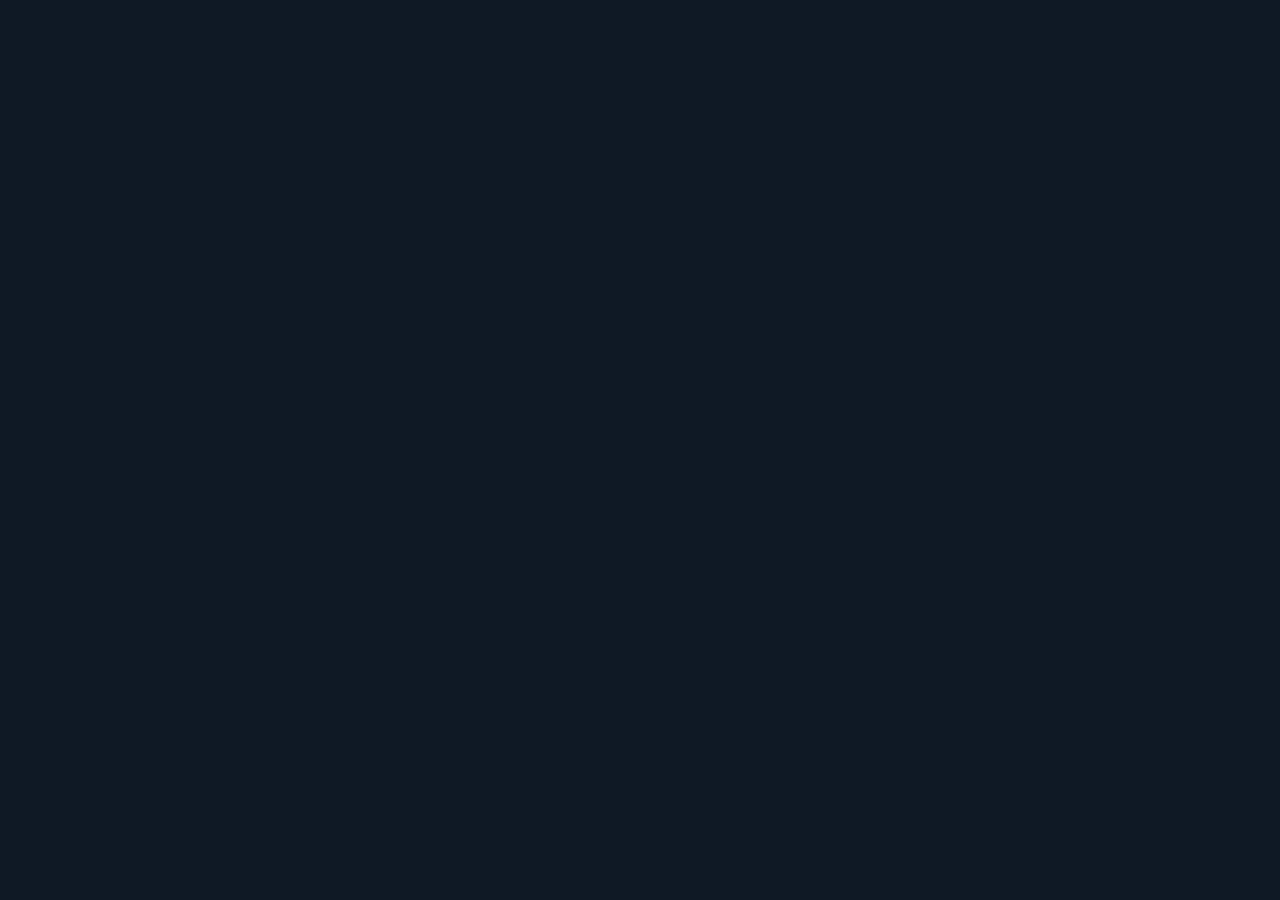
==== index.html @ 78d5a21f "Update index.html" ====
<!DOCTYPE html><html lang="ru"><head>
    
    <meta name="color-scheme" content="only light">
    <meta name="supported-color-schemes" content="light">
    <style>
        :root { color-scheme: only light; } 
    </style>
    <meta http-equiv="Content-type" content="text/html; charset=utf-8">
    <meta name="viewport" content="width=device-width, initial-scale=1.0, maximum-scale=1.0, user-scalable=0">
    <meta name="title" content="Tanks Blitz: танковая MMO-игра">
    <meta name="description" content="Легендарный танковый шутер. Сражайся в командных боях 7 на 7 в одиночку или с друзьями, исследуй и улучшай бронетехнику, пробуй разные тактики и побеждай. Выбери танк и отправляйся в бой!">
    <meta property="og:image" content="images/logo.png">
    <link rel="shortcut icon" type="image/x-icon" href="images/favicon.ico">
    <link rel="shortcut icon" type="image/png" href="images/favicon.png">
    <link rel="icon" href="images/favicon.ico">
    <link rel="stylesheet" href="css/app.d67cb2.css">
    <title>Главная |  Project Blitz</title>
    <script async="" src="js/tag.jsв"></script><script>
        window.dataLayer = window.dataLayer || [];
    </script>
</head>
<body class="page ">
    <div class="page_body" id="app">
        
    <div class="page_content">
        <common-menu></common-menu>
        <main-notification></main-notification>
        <main-navigation></main-navigation>
        <region-popup></region-popup>
        <flash-message></flash-message>
        <router-view></router-view>
    </div>
    <main-footer></main-footer>
    <download-popup></download-popup>

    </div>
    <script type="text/javascript">
   <!-- Yandex.Metrika counter (All products) -->
   (function(m,e,t,r,i,k,a){m[i]=m[i]||function(){(m[i].a=m[i].a||[]).push(arguments)};
   m[i].l=1*new Date();
   for (var j = 0; j < document.scripts.length; j++) {if (document.scripts[j].src === r) { return; }}
   k=e.createElement(t),a=e.getElementsByTagName(t)[0],k.async=1,k.src=r,a.parentNode.insertBefore(k,a)})
   (window, document, "script", "https://mc.yandex.ru/metrika/tag.js", "ym");

   ym(92495432, "init", {
     clickmap:true,
     trackLinks:true,
     accurateTrackBounce:true,
     webvisor:true
   });

   <!-- Yandex.Metrika counter (Cross-projects) -->
   (function(m,e,t,r,i,k,a){m[i]=m[i]||function(){(m[i].a=m[i].a||[]).push(arguments)};
   m[i].l=1*new Date();
   for (var j = 0; j < document.scripts.length; j++) {if (document.scripts[j].src === r) { return; }}
   k=e.createElement(t),a=e.getElementsByTagName(t)[0],k.async=1,k.src=r,a.parentNode.insertBefore(k,a)})
   (window, document, "script", "https://mc.yandex.ru/metrika/tag.js", "ym");

   ym(100962974, "init", {
     clickmap:true,
     trackLinks:true,
     accurateTrackBounce:true
   });

   <!-- Yandex.Metrika counter (Tanks Blitz) -->
   (function(m,e,t,r,i,k,a){m[i]=m[i]||function(){(m[i].a=m[i].a||[]).push(arguments)};
   m[i].l=1*new Date();
   for (var j = 0; j < document.scripts.length; j++) {if (document.scripts[j].src === r) { return; }}
   k=e.createElement(t),a=e.getElementsByTagName(t)[0],k.async=1,k.src=r,a.parentNode.insertBefore(k,a)})
   (window, document, "script", "https://mc.yandex.ru/metrika/tag.js", "ym");

   ym(92986267, "init", {
     clickmap:true,
     trackLinks:true,
     accurateTrackBounce:true,
     webvisor:true
   });
  window.ymId = 92986267;
</script>

<noscript><div><img src="https://mc.yandex.ru/watch/92495432" style="position:absolute; left:-9999px;" alt="" /></div></noscript>
<noscript><div><img src="https://mc.yandex.ru/watch/100962974" style="position:absolute; left:-9999px;" alt="" /></div></noscript>
<noscript><div><img src="https://mc.yandex.ru/watch/92986267" style="position:absolute; left:-9999px;" alt="" /></div></noscript>

<script>
        window.wbpSettings = {
            'realm': 'ru',
            'realms': ['ru'],
            'dev': false,
            'defaultLang': 'ru',
            'language': 'ru',
            'realmLangs': {"ru": {"ru": "ru"}},
            'langs': JSON.parse('[{"code": "ru", "text": "\u0420\u0443\u0441\u0441\u043a\u0438\u0439"}]'),
            'commonMenu': {
                'sswClientId': 'QiX7FAdbGfgUqJ6bABkRYLfUqQ27O3ZuZcZPJmVt',
                'sswUrl': 'https://lesta.ru',
                'frontedUrl': 'https://wh1to.github.io/blitzwebru/',
                'loaderPath': 'js/loader.min.js',
                'backendUrls': JSON.parse('{"ru": "https://wh1to.github.io/blitzwebru/"}')
            },
            'links': {
                'system': {"ru": [{"type": "eula", "url": "https://legal.tanksblitz.info/eula/", "text": "\u041b\u0438\u0446\u0435\u043d\u0437\u0438\u043e\u043d\u043d\u043e\u0435 \u0441\u043e\u0433\u043b\u0430\u0448\u0435\u043d\u0438\u0435", "for_langs_only": [], "for_realms_only": ["ru"]}, {"type": "privacy", "url": "https://legal.tanksblitz.info/privacy-policy/", "text": "\u041f\u043e\u043b\u0438\u0442\u0438\u043a\u0430 \u043a\u043e\u043d\u0444\u0438\u0434\u0435\u043d\u0446\u0438\u0430\u043b\u044c\u043d\u043e\u0441\u0442\u0438", "for_langs_only": [], "for_realms_only": ["ru"]}, {"type": "system", "url": "/content/docs/system-requirements/", "text": "\u0421\u0438\u0441\u0442\u0435\u043c\u043d\u044b\u0435 \u0442\u0440\u0435\u0431\u043e\u0432\u0430\u043d\u0438\u044f", "for_langs_only": [], "for_realms_only": ["ru"]}, {"type": "job", "url": "https://join.lesta.team/", "text": "\u0412\u0430\u043a\u0430\u043d\u0441\u0438\u0438 \u00ab\u041b\u0435\u0441\u0442\u0430 \u0418\u0433\u0440\u044b\u00bb", "for_langs_only": [], "for_realms_only": ["ru"]}, {"type": "vol", "url": "https://vol.lesta.ru/", "text": "\u0412\u043e\u043b\u043e\u043d\u0442\u0451\u0440\u0430\u043c", "for_langs_only": [], "for_realms_only": ["ru"]}]},
                'social': [{"type": "max", "url": "https://max.ru/tanksblitz", "text": "\u041c\u0430\u043a\u0441", "for_langs_only": ["ru"], "for_realms_only": ["ru"]}, {"type": "vk", "url": "https://vk.com/club49033185", "text": "\u0412\u041a\u041e\u041d\u0422\u0410\u041a\u0422\u0415", "for_langs_only": ["ru"], "for_realms_only": ["ru"]}, {"type": "telegram", "url": "https://t.me/tanks_blitz_official", "text": "Telegram", "for_langs_only": ["ru"], "for_realms_only": ["ru"]}, {"type": "youtube", "url": "https://www.youtube.com/channel/UCrh8Fd_QKmzhv4lhrS-k4sQ", "text": "Youtube", "for_langs_only": ["ru"], "for_realms_only": ["ru"]}, {"type": "twitch", "url": "https://www.twitch.tv/tanks_blitz_official", "text": "Twitch", "for_langs_only": ["ru"], "for_realms_only": ["ru"]}],
                'age': {"ru": []},
                'store': [{"type": "app-gallery", "url": "https://appgallery.huawei.ru/app/C106970213", "text": "\u0421\u043a\u0430\u0447\u0430\u0439\u0442\u0435 \u0432 <span class=\"button-download_store\">App Gallery</span>", "for_langs_only": [], "for_realms_only": ["ru"]}, {"type": "app-store", "url": "https://itunes.apple.com/app/tanks-blitz-pvp-mmo/id1634012602", "text": "\u0421\u043a\u0430\u0447\u0430\u0439\u0442\u0435 \u0432 <span class=\"button-download_store\">App Store</span>", "for_langs_only": [], "for_realms_only": ["ru"]}, {"type": "ru-store", "url": "https://apps.rustore.ru/app/com.tanksblitz", "text": "\u0421\u043a\u0430\u0447\u0430\u0439\u0442\u0435 \u0432 <span class=\"button-download_store\">Rustore</span>", "for_langs_only": [], "for_realms_only": ["ru"]}, {"type": "mac-app-store", "url": "https://itunes.apple.com/app/tanks-blitz-pvp-mmo/id1634012602", "text": "\u0421\u043a\u0430\u0447\u0430\u0439\u0442\u0435 \u0432 <span class=\"button-download_store\">Mac App Store</span>", "for_langs_only": [], "for_realms_only": ["ru"]}, {"type": "lgc", "url": "https://lesta.ru/ru/lgc/", "text": "\u0421\u043a\u0430\u0447\u0430\u0439\u0442\u0435 \u0432 <span class=\"button-download_store\">Lesta Game Center</span>", "for_langs_only": [], "for_realms_only": ["ru"]}, {"type": "galaxy-store", "url": "https://apps.samsung.com/appquery/appDetail.as?appId=com.tanksblitz", "text": "\u0421\u043a\u0430\u0447\u0430\u0439\u0442\u0435 \u0432 <span class=\"button-download_store\">Galaxy Store</span>", "for_langs_only": [], "for_realms_only": ["ru"]}, {"type": "get-apps", "url": "https://global.app.mi.com/details?id=com.tanksblitz", "text": "\u0421\u043a\u0430\u0447\u0430\u0439\u0442\u0435 \u0432 <span class=\"button-download_store\">Get Apps</span>", "for_langs_only": [], "for_realms_only": ["ru"]}, {"type": "google-play", "url": "https://play.google.com/store/apps/details?id=com.tanksblitz", "text": "\u0421\u043a\u0430\u0447\u0430\u0439\u0442\u0435 \u0432 <span class=\"button-download_store\">Google Play</span>", "for_langs_only": [], "for_realms_only": ["ru"]}],
            },
            STATIC_URL: 'https://cdn-ptl-static.tanksblitz.ru/newstatic/',
            CSRF: {
                API_URL: 'https://tanksblitz.ru/set_csrf/',
                COOKIE_NAME: 'csrftokennew',
                PARAM_NAME: 'csrftokennew'
            },
            AUTH: {
                TRUSTED_ROOT: 'https://tanksblitz.ru/',
                LOGIN_URL: 'https://tanksblitz.ru/auth/login/',
                LOGIN_COMPLETE_URL: 'https://tanksblitz.ru/auth/login/complete/',
                LOGIN_COMPLETE_IMMEDIATE_URL: 'https://tanksblitz.ru/auth/login/complete/immediate/',
                LOGOUT_URL: 'https://tanksblitz.ru/auth/logout/',
                CONTINUE_PROCESS_PARAMETER_NAME: 'auth_process',
                ATTEMPT_IMMEDIATE_COOKIE_NAME: 'auth_sso_attempt_immediate',
                SSO_ENABLED: true,
                ACCOUNT_INFO_URL: 'https://tanksblitz.ru/auth/account_info/'
            },
            SWITCHES: JSON.parse('{"tournament_event_chests_random_order": {"name": "tournament_event_chests_random_order", "is_active": true, "start_at": null, "end_at": null, "show_in_menu": false, "allow_actions": true}, "tournaments": {"name": "tournaments", "is_active": true, "start_at": null, "end_at": null, "show_in_menu": true, "allow_actions": true}, "auction_stub": {"name": "auction_stub", "is_active": false, "start_at": "2020-12-18T05:00:00", "end_at": "2020-12-18T13:00:00", "show_in_menu": true, "allow_actions": true}, "seasons": {"name": "seasons", "is_active": true, "start_at": null, "end_at": null, "show_in_menu": true, "allow_actions": true}, "clans_leaderboard_stub": {"name": "clans_leaderboard_stub", "is_active": false, "start_at": null, "end_at": null, "show_in_menu": true, "allow_actions": true}, "tankopedia": {"name": "tankopedia", "is_active": false, "start_at": null, "end_at": null, "show_in_menu": false, "allow_actions": false}, "final_lan_buy_tickets_ui_active_2025": {"name": "final_lan_buy_tickets_ui_active_2025", "is_active": false, "start_at": "2025-08-12T11:12:43", "end_at": "2025-09-15T07:30:00", "show_in_menu": true, "allow_actions": true}, "is_final_lan_header_customization": {"name": "is_final_lan_header_customization", "is_active": false, "start_at": "2025-08-12T10:30:00", "end_at": "2025-09-15T10:30:00", "show_in_menu": true, "allow_actions": true}, "final_lan_2025": {"name": "final_lan_2025", "is_active": false, "start_at": "2025-08-12T10:28:00", "end_at": "2025-09-15T10:00:00", "show_in_menu": true, "allow_actions": true}, "is_lizards_must_die_customization": {"name": "is_lizards_must_die_customization", "is_active": false, "start_at": "2025-11-01T05:00:00", "end_at": "2025-11-30T05:00:00", "show_in_menu": true, "allow_actions": true}, "is_comics_selling": {"name": "is_comics_selling", "is_active": true, "start_at": "2026-06-19T08:00:00", "end_at": "2026-07-17T09:00:00", "show_in_menu": true, "allow_actions": false}, "is_comics_customisation": {"name": "is_comics_customisation", "is_active": true, "start_at": "2026-06-19T08:00:00", "end_at": "2026-07-17T09:00:00", "show_in_menu": true, "allow_actions": true}, "is_ny_2025_customization": {"name": "is_ny_2025_customization", "is_active": false, "start_at": "2025-02-27T09:00:00", "end_at": "2025-03-26T09:00:00", "show_in_menu": false, "allow_actions": true}, "is_ny_navbar_customization": {"name": "is_ny_navbar_customization", "is_active": false, "start_at": "2025-12-09T09:00:00", "end_at": "2026-01-13T23:59:00", "show_in_menu": true, "allow_actions": true}, "retro_v11": {"name": "retro_v11", "is_active": false, "start_at": "2024-06-18T08:00:00", "end_at": "2024-07-31T21:00:29", "show_in_menu": true, "allow_actions": true}, "year_results": {"name": "year_results", "is_active": false, "start_at": "2025-12-25T09:00:00", "end_at": "2026-01-13T20:59:00", "show_in_menu": true, "allow_actions": true}, "is_ice_giants_header_customization": {"name": "is_ice_giants_header_customization", "is_active": false, "start_at": "2025-02-28T09:00:00", "end_at": "2025-03-26T09:00:00", "show_in_menu": true, "allow_actions": true}, "tournament_event": {"name": "tournament_event", "is_active": false, "start_at": null, "end_at": null, "show_in_menu": false, "allow_actions": true}, "auction": {"name": "auction", "is_active": false, "start_at": "2023-12-15T05:37:30", "end_at": "2024-01-08T05:00:00", "show_in_menu": true, "allow_actions": true}, "comics": {"name": "comics", "is_active": true, "start_at": "2025-02-28T09:00:00", "end_at": "2026-02-28T07:56:01", "show_in_menu": true, "allow_actions": true}, "is_cyber_village_customization": {"name": "is_cyber_village_customization", "is_active": false, "start_at": "2026-03-04T14:00:00", "end_at": "2026-04-01T03:00:00", "show_in_menu": true, "allow_actions": true}, "promises_new_badge": {"name": "promises_new_badge", "is_active": false, "start_at": "2026-07-01T08:00:00", "end_at": "2026-07-02T08:00:00", "show_in_menu": true, "allow_actions": true}, "promises": {"name": "promises", "is_active": false, "start_at": "2026-07-01T08:00:00", "end_at": "2026-07-03T20:59:00", "show_in_menu": true, "allow_actions": true}, "is_stalcraft_customisation": {"name": "is_stalcraft_customisation", "is_active": false, "start_at": "2026-04-08T13:03:01", "end_at": "2026-04-29T21:00:01", "show_in_menu": true, "allow_actions": true}, "is_victory_day_header_customization": {"name": "is_victory_day_header_customization", "is_active": false, "start_at": "2026-05-08T00:00:00", "end_at": "2026-05-11T00:00:00", "show_in_menu": true, "allow_actions": true}, "rating_battles_leaderboard": {"name": "rating_battles_leaderboard", "is_active": true, "start_at": "2024-08-27T11:52:30", "end_at": "2024-08-29T06:00:02", "show_in_menu": true, "allow_actions": true}, "forecasts": {"name": "forecasts", "is_active": true, "start_at": null, "end_at": null, "show_in_menu": true, "allow_actions": true}, "quest": {"name": "quest", "is_active": false, "start_at": "2025-07-01T09:00:00", "end_at": "2025-08-10T12:00:00", "show_in_menu": true, "allow_actions": true}, "clans_leaderboard": {"name": "clans_leaderboard", "is_active": true, "start_at": "2024-08-27T11:53:15", "end_at": "2024-08-29T06:00:17", "show_in_menu": true, "allow_actions": true}, "gifts": {"name": "gifts", "is_active": true, "start_at": "2026-05-28T11:00:00", "end_at": "2026-07-29T05:00:00", "show_in_menu": true, "allow_actions": true}, "comics_new_badge": {"name": "comics_new_badge", "is_active": false, "start_at": "2026-06-19T08:00:00", "end_at": "2026-06-20T08:00:00", "show_in_menu": true, "allow_actions": true}}' || '{}'),
            FOOTER: JSON.parse('{"id": 1, "name": "footer 2025", "text": "\u00a9 \u041b\u0435\u0441\u0442\u0430 \u0418\u0433\u0440\u044b, 2022 \u2014 2026. \u0418\u0433\u0440\u0430 Tanks Blitz \u043e\u0441\u043d\u043e\u0432\u0430\u043d\u0430 \u043d\u0430 \u0438\u043d\u0442\u0435\u043b\u043b\u0435\u043a\u0442\u0443\u0430\u043b\u044c\u043d\u043e\u0438\u0306 \u0441\u043e\u0431\u0441\u0442\u0432\u0435\u043d\u043d\u043e\u0441\u0442\u0438 \u0442\u0440\u0435\u0442\u044c\u0438\u0445 \u043b\u0438\u0446. \u0412\u0441\u0435 \u043f\u0440\u0430\u0432\u0430 \u043d\u0430 \u043e\u0431\u044a\u0435\u043a\u0442\u044b \u043f\u0440\u0430\u0432 \u0442\u0440\u0435\u0442\u044c\u0438\u0445 \u043b\u0438\u0446 \u043f\u0440\u0438\u043d\u0430\u0434\u043b\u0435\u0436\u0430\u0442 \u0438\u0445 \u0437\u0430\u043a\u043e\u043d\u043d\u044b\u043c \u043f\u0440\u0430\u0432\u043e\u043e\u0431\u043b\u0430\u0434\u0430\u0442\u0435\u043b\u044f\u043c.", "start_date": "2026-01-01"}' || '{}'),
            YA_METRIKA_COUNTER_IDS: {},
            ADMIN_CDN_URL: 'https://cdn-ptl-media.tanksblitz.ru',
            GLOSSARY_CDN_URL: 'https://glossary-static.lesta.ru',
            EXTERNAL_APIS: {"wbpbe": {"url": {"ru": "https://ru-lwbpbe.lstprod.net", "rb": "https://ru-lwbpbe.lstprod.net"}, "use_lang": true, "single_realm": false}, "watch-blitz": {"url": {"ru": "https://fake-watchblitz-ru.tanksblitz.ru"}, "use_lang": false, "single_realm": false}, "watch-blitz-ws": {"url": {"ru": "https://fake-watchblitz-ru.tanksblitz.ru"}, "use_lang": false, "single_realm": false}},
            PROBLEM_TRACKER_ENABLED: true,
            PROBLEM_TRACKER_URL: 'https://fake.it',
            PROBLEM_TRACKER_NOTIFY_TIMEOUT: 10,
            SENTRY_DSN: 'https://4d028fffc4824d1db911a0182a6fd6b2:f5834e0e3e254d9d8ed408a26818b6a1@sentry.lstprod.net/73',
            IS_CHINESE: false,
            FOOTER_LOGO_LINK: 'https://lesta.ru',
            PREMIUM_SHOP_LINK: 'https://lesta.ru/shop/wotb'
        };
        var context = {"is_preview": false, "news_page": {"category": {"important": false, "lang": "ru", "order": 0, "slug": "common", "title": "\u041e\u0431\u0449\u0435\u0435"}, "content": "\u003cdiv\u003e\u003cp style=\"text-align: justify; \"\u003e\u0412 \u0431\u043b\u0438\u0436\u0430\u0439\u0448\u0435\u0435 \u0432\u0440\u0435\u043c\u044f \u0432 Tanks Blitz \u0438\u0437\u043c\u0435\u043d\u044f\u0442\u0441\u044f \u043d\u0435\u043a\u043e\u0442\u043e\u0440\u044b\u0435 \u043f\u0440\u0438\u0432\u044b\u0447\u043d\u044b\u0435 \u0441\u043f\u043e\u0441\u043e\u0431\u044b \u0432\u0445\u043e\u0434\u0430 \u0432 \u0438\u0433\u0440\u0443: \u003cstrong\u003eApple ID\u003c/strong\u003e, \u003cstrong\u003eApple Game Center\u003c/strong\u003e \u0438 \u003cstrong\u003eGoogle ID\u003c/strong\u003e \u0431\u043e\u043b\u044c\u0448\u0435 \u043d\u0435 \u0431\u0443\u0434\u0443\u0442 \u0434\u043e\u0441\u0442\u0443\u043f\u043d\u044b. \u0427\u0442\u043e\u0431\u044b \u043d\u0435 \u043f\u043e\u0442\u0435\u0440\u044f\u0442\u044c \u0432\u0435\u0441\u044c \u0437\u0430\u0440\u0430\u0431\u043e\u0442\u0430\u043d\u043d\u044b\u0439 \u043f\u0440\u043e\u0433\u0440\u0435\u0441\u0441, \u0437\u0430\u0440\u0430\u043d\u0435\u0435 \u043f\u0440\u043e\u0432\u0435\u0440\u044c, \u0447\u0442\u043e \u0443 \u0442\u0435\u0431\u044f \u043d\u0430\u0441\u0442\u0440\u043e\u0435\u043d \u0445\u043e\u0442\u044f \u0431\u044b \u043e\u0434\u0438\u043d \u0438\u0437 \u043a\u043b\u0430\u0441\u0441\u0438\u0447\u0435\u0441\u043a\u0438\u0445 \u0441\u043f\u043e\u0441\u043e\u0431\u043e\u0432 \u0430\u0432\u0442\u043e\u0440\u0438\u0437\u0430\u0446\u0438\u0438.\u003c/p\u003e\u003cp style=\"text-align: justify; \"\u003e\u003cbr\u003e\u003c/p\u003e\u003ch4 style=\"text-align: justify\"\u003e\u003cstrong\u003e\u0415\u0441\u043b\u0438 \u0438\u0433\u0440\u0430\u0435\u0448\u044c \u043d\u0430 \u0442\u0435\u043b\u0435\u0444\u043e\u043d\u0435:\u003c/strong\u003e\u003c/h4\u003e\u003cp style=\"text-align: justify; \"\u003e\u0422\u044b \u0432\u0441\u0435\u0433\u0434\u0430 \u0441\u043c\u043e\u0436\u0435\u0448\u044c \u0437\u0430\u0439\u0442\u0438 \u0432 \u0438\u0433\u0440\u0443, \u0432\u0432\u0435\u0434\u044f \u043f\u043e\u0447\u0442\u0443 \u0438 \u043f\u0430\u0440\u043e\u043b\u044c. \u0422\u043e\u043b\u044c\u043a\u043e \u043d\u0435 \u0437\u0430\u0431\u0443\u0434\u044c \u043f\u0440\u0438\u0432\u044f\u0437\u0430\u0442\u044c \u0430\u043a\u043a\u0430\u0443\u043d\u0442 \u043a \u003cstrong\u003e\u041b\u0435\u0441\u0442\u0430 ID\u003c/strong\u003e! \u0423\u0437\u043d\u0430\u0442\u044c, \u043a\u0430\u043a \u044d\u0442\u043e \u0441\u0434\u0435\u043b\u0430\u0442\u044c, \u003ca href=\"https://lesta.ru/support/ru/products/tb/article/15393/\"\u003e\u043c\u043e\u0436\u043d\u043e \u0437\u0434\u0435\u0441\u044c\u003c/a\u003e.\u003c/p\u003e\u003cp\u003e\u003cbr\u003e\u003c/p\u003e\u003ch4\u003e\u003cstrong\u003e\u0415\u0441\u043b\u0438 \u0438\u0433\u0440\u0430\u0435\u0448\u044c \u043d\u0430 \u041f\u041a:\u003c/strong\u003e\u003c/h4\u003e\u003cp class=\"p1\"\u003e\u0412 \u044d\u0442\u043e\u043c \u0441\u043b\u0443\u0447\u0430\u0435 \u0443 \u0442\u0435\u0431\u044f \u0435\u0441\u0442\u044c \u0446\u0435\u043b\u044b\u0445 3 \u0441\u043f\u043e\u0441\u043e\u0431\u0430 \u0432\u0445\u043e\u0434\u0430 \u0432 \u0438\u0433\u0440\u0443:\u003c/p\u003e\u003cul\u003e\u003cli\u003e\u003cp\u003e\u043f\u043e \u043d\u043e\u043c\u0435\u0440\u0443 \u0442\u0435\u043b\u0435\u0444\u043e\u043d\u0430 \u0438 \u043f\u0430\u0440\u043e\u043b\u044e;\u003c/p\u003e\u003c/li\u003e\u003cli\u003e\u003cp\u003e\u043f\u043e \u043f\u043e\u0447\u0442\u0435 \u0438 \u043f\u0430\u0440\u043e\u043b\u044e;\u003c/p\u003e\u003c/li\u003e\u003cli\u003e\u003cp\u003e\u0447\u0435\u0440\u0435\u0437 VK ID \u0438\u043b\u0438 \u042f\u043d\u0434\u0435\u043a\u0441 ID.\u003c/p\u003e\u003c/li\u003e\u003c/ul\u003e\u003cp\u003e\u200b\u0412\u044b\u0431\u0438\u0440\u0430\u0439 \u0441\u0430\u043c\u044b\u0439 \u043f\u043e\u0434\u0445\u043e\u0434\u044f\u0449\u0438\u0439 \u0434\u043b\u044f \u0441\u0435\u0431\u044f \u0432\u0430\u0440\u0438\u0430\u043d\u0442 \u2014 \u0438 \u0432\u043f\u0435\u0440\u0451\u0434, \u0432 \u0431\u043e\u0439!\u003c/p\u003e\u003ch2\u003e\u003cstrong\u003e\u0410 \u0435\u0449\u0435 \u043c\u043e\u0436\u043d\u043e \u0437\u043e\u043b\u043e\u0442\u043e \u0437\u0430\u0431\u0440\u0430\u0442\u044c!\u003c/strong\u003e\u003c/h2\u003e\u003cp style=\"text-align: justify; \" class=\"p1\"\u003e\u0417\u0430\u0431\u043e\u0442\u0438\u0442\u044c\u0441\u044f \u043e \u0431\u0435\u0437\u043e\u043f\u0430\u0441\u043d\u043e\u0441\u0442\u0438 \u043f\u0440\u043e\u0444\u0438\u043b\u044f \u043d\u0435 \u0442\u043e\u043b\u044c\u043a\u043e \u043f\u0440\u0430\u0432\u0438\u043b\u044c\u043d\u043e, \u043d\u043e \u0438 \u0432\u044b\u0433\u043e\u0434\u043d\u043e.\u003c/p\u003e\u003cp style=\"text-align: justify; \" class=\"p1\"\u003e\u041d\u0430\u043f\u0440\u0438\u043c\u0435\u0440, \u0435\u0441\u043b\u0438 \u0442\u044b \u0434\u043e \u0441\u0438\u0445 \u043f\u043e\u0440 \u0438\u0433\u0440\u0430\u0435\u0448\u044c \u043d\u0430 \u0434\u0435\u043c\u043e-\u0430\u043a\u043a\u0430\u0443\u043d\u0442\u0435 (\u0447\u0442\u043e \u044d\u0442\u043e \u0442\u0430\u043a\u043e\u0435, \u043c\u043e\u0436\u0435\u0448\u044c \u003ca href=\"https://lesta.ru/support/ru/products/tb/article/15391/\"\u003e\u0443\u0437\u043d\u0430\u0442\u044c \u0437\u0434\u0435\u0441\u044c\u003c/a\u003e) \u2014 \u043f\u0435\u0440\u0435\u0432\u0435\u0434\u0438 \u0435\u0433\u043e \u0432 \u043f\u043e\u043b\u043d\u043e\u0446\u0435\u043d\u043d\u044b\u0439 \u043f\u0440\u043e\u0444\u0438\u043b\u044c, \u043f\u0440\u0438\u0432\u044f\u0437\u0430\u0432 \u043a \u041b\u0435\u0441\u0442\u0430 ID, \u0438 \u0437\u0430\u0431\u0438\u0440\u0430\u0439 \u003ccurrency count=\"250\" type=\"gold\"\u003e\u003c/currency\u003e.\u003c/p\u003e\u003cp style=\"text-align: center; text-align: center; text-align: center; text-align: center; text-align: center; \" class=\"p1\"\u003e____________________________\u003c/p\u003e\u003cp style=\"text-align: justify; \" class=\"p1\"\u003e\u200b\u041e\u0442\u0434\u0435\u043b\u044c\u043d\u044b\u0439 \u0431\u043e\u043d\u0443\u0441 \u043f\u043e\u0434\u0433\u043e\u0442\u043e\u0432\u043b\u0435\u043d \u0437\u0430 \u043f\u0440\u0438\u0432\u044f\u0437\u043a\u0443 \u043d\u043e\u043c\u0435\u0440\u0430 \u0442\u0435\u043b\u0435\u0444\u043e\u043d\u0430. \u042d\u0442\u043e \u0435\u0449\u0451 \u0441\u0438\u043b\u044c\u043d\u0435\u0435 \u0437\u0430\u0449\u0438\u0442\u0438\u0442 \u0442\u0432\u043e\u0438 \u0434\u0430\u043d\u043d\u044b\u0435, \u0443\u043f\u0440\u043e\u0441\u0442\u0438\u0442 \u0432\u0445\u043e\u0434 \u0432 \u0430\u043a\u043a\u0430\u0443\u043d\u0442, \u0430 \u0437\u0430\u043e\u0434\u043d\u043e \u043f\u0440\u0438\u043d\u0435\u0441\u0451\u0442 \u0442\u0435\u0431\u0435 \u003ccurrency count=\"250\" type=\"gold\"\u003e\u003c/currency\u003e (\u0438\u043d\u0441\u0442\u0440\u0443\u043a\u0446\u0438\u044e \u043e\u0441\u0442\u0430\u0432\u0438\u043b\u0438 \u003ca href=\"https://lesta.ru/support/ru/products/tb/article/22882/\"\u003e\u0437\u0434\u0435\u0441\u044c\u003c/a\u003e).\u003c/p\u003e\u003cblockquote class=\"message-block message-important\"\u003e\u003cp style=\"text-align: justify; \" class=\"p1\"\u003e\u003cstrong\u003e\u041e\u0431\u0440\u0430\u0442\u0438 \u0432\u043d\u0438\u043c\u0430\u043d\u0438\u0435:\u003c/strong\u003e\u003cspan style=\"color: rgb(255, 255, 255); font-size: 16px; font-family: Jost, Arial, Helvetica CY, Helvetica, sans-serif; font-size: 16px\"\u003e \u0431\u043e\u043d\u0443\u0441 \u043d\u0430\u0447\u0438\u0441\u043b\u044f\u0435\u0442\u0441\u044f \u003c/span\u003e\u003cstrong\u003e\u0442\u043e\u043b\u044c\u043a\u043e \u0437\u0430 \u043f\u0435\u0440\u0432\u0443\u044e \u043f\u0440\u0438\u0432\u044f\u0437\u043a\u0443\u003c/strong\u003e\u003cspan style=\"color: rgb(255, 255, 255); font-size: 16px; font-family: Jost, Arial, Helvetica CY, Helvetica, sans-serif; font-size: 16px\"\u003e \u043d\u043e\u043c\u0435\u0440\u0430. \u0415\u0441\u043b\u0438 \u0442\u044b \u0443\u0436\u0435 \u043f\u0440\u0438\u0432\u044f\u0437\u044b\u0432\u0430\u043b \u0442\u0435\u043b\u0435\u0444\u043e\u043d \u0438 \u043f\u043e\u043b\u0443\u0447\u0430\u043b \u0431\u043e\u043d\u0443\u0441, \u043f\u043e\u0432\u0442\u043e\u0440\u043d\u043e \u043d\u0430\u0433\u0440\u0430\u0434\u0430 \u043d\u0435 \u043d\u0430\u0447\u0438\u0441\u043b\u044f\u0435\u0442\u0441\u044f.\u00a0\u003c/span\u003e\u003c/p\u003e\u003c/blockquote\u003e\u003cp style=\"text-align: center; text-align: center; text-align: center; text-align: center; text-align: center; text-align: center; text-align: center; text-align: center; text-align: center; text-align: center; text-align: center; text-align: center; text-align: center; text-align: center; \"\u003e\u003cblitzbutton text=\" \u041f\u0440\u0438\u0432\u044f\u0437\u0430\u0442\u044c \u043d\u043e\u043c\u0435\u0440 \u0442\u0435\u043b\u0435\u0444\u043e\u043d\u0430\" variant=\"default\" is-external-link=\"true\" link=\"https://lesta.ru/personal/\" is-cart-icon=\"false\"\u003e\u003c/blitzbutton\u003e\u003c/p\u003e\u003chr\u003e\u003ch2\u003e\u003cstrong\u003e\u041c\u044b \u0432\u0441\u0435\u0433\u0434\u0430 \u043d\u0430 \u0441\u0432\u044f\u0437\u0438\u003c/strong\u003e\u003c/h2\u003e\u003cp style=\"text-align: justify; \" class=\"p2\"\u003e\u003cstrong\u003e\u0415\u0441\u043b\u0438 \u0432\u043e\u0437\u043d\u0438\u043a\u043b\u0438 \u0432\u043e\u043f\u0440\u043e\u0441\u044b \u0438\u043b\u0438 \u0447\u0442\u043e-\u0442\u043e \u043f\u043e\u0448\u043b\u043e \u043d\u0435 \u0442\u0430\u043a, \u043d\u0430\u0448 \u0426\u0435\u043d\u0442\u0440 \u043f\u043e\u0434\u0434\u0435\u0440\u0436\u043a\u0438 \u0432\u0441\u0435\u0433\u0434\u0430 \u0433\u043e\u0442\u043e\u0432 \u043f\u043e\u043c\u043e\u0447\u044c. \u041e\u0441\u0442\u0430\u0432\u0438\u0442\u044c \u0437\u0430\u044f\u0432\u043a\u0443 \u0442\u044b \u0432\u0441\u0435\u0433\u0434\u0430 \u003c/strong\u003e\u003ca href=\"https://lesta.ru/support/ru/products/tb/help/27374/27380/27384/\"\u003e\u003cstrong\u003e\u043c\u043e\u0436\u0435\u0448\u044c \u0437\u0434\u0435\u0441\u044c\u003c/strong\u003e\u003c/a\u003e\u003cstrong\u003e.\u003c/strong\u003e\u003c/p\u003e\u003c/div\u003e", "forum_link": "", "id": 2914, "images": {"big": "https://cdn-ptl-media.tanksblitz.ru/media/filer_public_thumbnails/filer_public/images/new-announcement-preview.jpg__1048x590_q95_crop_subsampling-2.jpg", "client": "https://cdn-ptl-media.tanksblitz.ru/media/filer_public_thumbnails/filer_public/images/new-announcement-preview.jpg__455x256_q95_subsampling-2.jpg", "medium": "https://cdn-ptl-media.tanksblitz.ru/media/filer_public_thumbnails/filer_public/images/new-announcement-preview.jpg__392x224_q95_crop_subsampling-2.jpg", "small": "https://cdn-ptl-media.tanksblitz.ru/media/filer_public_thumbnails/filer_public/images/new-announcement-preview.jpg__168x98_q95_crop_subsampling-2.jpg"}, "is_hidden_image_banner": false, "is_hidden_title_description": false, "lang": "ru", "name": "\u041d\u043e\u0432\u043e\u0441\u0442\u044c \u043f\u0440\u043e \u0432\u0445\u043e\u0434 \u0432 \u0430\u043a\u043a\u0430\u0443\u043d\u0442 (\u0431\u0430\u043d Apple ID \u0438 Google ID)", "pin_page": false, "pin_weight": 0, "publication_start_at": "2026-07-17T07:00:00", "reactions_pack": {"name": "\u0421\u0442\u0430\u043d\u0434\u0430\u0440\u0442 \u0431\u0435\u0437 \u0434\u0438\u0437\u043b\u0430\u0439\u043a\u0430", "pack_icons": [{"count": 25, "id": 3, "image_url": "https://cdn-ptl-media.tanksblitz.ru/media/filer_public/images/reaction-base_like_m.png", "order": 1}, {"count": 2, "id": 4, "image_url": "https://cdn-ptl-media.tanksblitz.ru/media/filer_public/images/reaction-base_heart_m.png", "order": 2}, {"count": 3, "id": 5, "image_url": "https://cdn-ptl-media.tanksblitz.ru/media/filer_public/images/reaction-base_fire_m.png", "order": 3}, {"count": 4, "id": 6, "image_url": "https://cdn-ptl-media.tanksblitz.ru/media/filer_public/images/reaction-base_ha_m.png", "order": 4}, {"count": 1, "id": 7, "image_url": "https://cdn-ptl-media.tanksblitz.ru/media/filer_public/images/reaction-base_surprise_m_8LXeFoL.png", "order": 5}, {"count": 1, "id": 2, "image_url": "https://cdn-ptl-media.tanksblitz.ru/media/filer_public/images/reaction-base_melancholy_m.png", "order": 6}, {"count": 15, "id": 1, "image_url": "https://cdn-ptl-media.tanksblitz.ru/media/filer_public/images/reaction-base_anger_m.png", "order": 7}]}, "related": [{"category": {"important": false, "lang": "ru", "order": 0, "slug": "common", "title": "\u041e\u0431\u0449\u0435\u0435"}, "id": 1928, "images": {"big": "https://cdn-ptl-media.tanksblitz.ru/media/filer_public_thumbnails/filer_public/images/protect-your-account-preview.jpg__1048x590_q95_crop_subsampling-2.jpg", "client": "https://cdn-ptl-media.tanksblitz.ru/media/filer_public_thumbnails/filer_public/images/protect-your-account-preview.jpg__455x256_q95_subsampling-2.jpg", "medium": "https://cdn-ptl-media.tanksblitz.ru/media/filer_public_thumbnails/filer_public/images/protect-your-account-preview.jpg__392x224_q95_crop_subsampling-2.jpg", "small": "https://cdn-ptl-media.tanksblitz.ru/media/filer_public_thumbnails/filer_public/images/protect-your-account-preview.jpg__168x98_q95_crop_subsampling-2.jpg"}, "lang": "ru", "name": "\u0417\u0430\u0449\u0438\u0442\u0438\u0442\u0435 \u0438\u0433\u0440\u043e\u0432\u043e\u0439 \u0430\u043a\u043a\u0430\u0443\u043d\u0442", "pin_page": false, "pin_weight": 0, "publication_start_at": "2023-01-03T11:00:00", "reactions_pack": null, "show_timer": false, "slug": "protect-your-account", "timer_end_at": null, "timer_info": null, "timer_start_at": null, "translation": {"description": "\u041a\u0430\u043a \u0443\u0431\u0435\u0440\u0435\u0447\u044c\u0441\u044f \u043e\u0442 \u0437\u043b\u043e\u0443\u043c\u044b\u0448\u043b\u0435\u043d\u043d\u0438\u043a\u043e\u0432.", "title": "\u0417\u0430\u0449\u0438\u0442\u0438\u0442\u0435 \u0438\u0433\u0440\u043e\u0432\u043e\u0439 \u0430\u043a\u043a\u0430\u0443\u043d\u0442"}}, {"category": {"important": false, "lang": "ru", "order": 0, "slug": "common", "title": "\u041e\u0431\u0449\u0435\u0435"}, "id": 2900, "images": {"big": "https://cdn-ptl-media.tanksblitz.ru/media/filer_public_thumbnails/filer_public/images/Smm_Vkfest_1920x1080_LG_SPb_TB.png__1048x590_q95_crop_subsampling-2.jpg", "client": "https://cdn-ptl-media.tanksblitz.ru/media/filer_public_thumbnails/filer_public/images/Smm_Vkfest_1920x1080_LG_SPb_TB.png__455x256_q95_subsampling-2.jpg", "medium": "https://cdn-ptl-media.tanksblitz.ru/media/filer_public_thumbnails/filer_public/images/Smm_Vkfest_1920x1080_LG_SPb_TB.png__392x224_q95_crop_subsampling-2.jpg", "small": "https://cdn-ptl-media.tanksblitz.ru/media/filer_public_thumbnails/filer_public/images/Smm_Vkfest_1920x1080_LG_SPb_TB.png__168x98_q95_crop_subsampling-2.jpg"}, "lang": "ru", "name": "VK Fest \u0441\u043a\u0438\u0434\u043a\u0430 \u0438 \u0441\u0442\u0435\u043d\u0434", "pin_page": false, "pin_weight": 0, "publication_start_at": "2026-07-01T09:00:00", "reactions_pack": {"name": "\u0421\u0442\u0430\u043d\u0434\u0430\u0440\u0442 \u0431\u0435\u0437 \u0434\u0438\u0437\u043b\u0430\u0439\u043a\u0430", "pack_icons": [{"count": 66, "id": 1, "image_url": "https://cdn-ptl-media.tanksblitz.ru/media/filer_public/images/reaction-base_anger_m.png", "order": 7}, {"count": 46, "id": 3, "image_url": "https://cdn-ptl-media.tanksblitz.ru/media/filer_public/images/reaction-base_like_m.png", "order": 1}, {"count": 7, "id": 4, "image_url": "https://cdn-ptl-media.tanksblitz.ru/media/filer_public/images/reaction-base_heart_m.png", "order": 2}, {"count": 6, "id": 6, "image_url": "https://cdn-ptl-media.tanksblitz.ru/media/filer_public/images/reaction-base_ha_m.png", "order": 4}, {"count": 5, "id": 2, "image_url": "https://cdn-ptl-media.tanksblitz.ru/media/filer_public/images/reaction-base_melancholy_m.png", "order": 6}, {"count": 3, "id": 7, "image_url": "https://cdn-ptl-media.tanksblitz.ru/media/filer_public/images/reaction-base_surprise_m_8LXeFoL.png", "order": 5}, {"count": 2, "id": 5, "image_url": "https://cdn-ptl-media.tanksblitz.ru/media/filer_public/images/reaction-base_fire_m.png", "order": 3}]}, "show_timer": false, "slug": "vk-fest-stend", "timer_end_at": null, "timer_info": null, "timer_start_at": null, "translation": {"description": "\u0417\u0430\u0431\u0435\u0440\u0438 \u0432\u044b\u0433\u043e\u0434\u043d\u044b\u0439 \u043d\u0430\u0431\u043e\u0440 \u0438 \u0441\u0442\u0430\u043d\u044c \u0447\u0430\u0441\u0442\u044c\u044e \u043c\u0430\u0441\u0448\u0442\u0430\u0431\u043d\u043e\u0433\u043e \u0441\u043e\u0431\u044b\u0442\u0438\u044f", "title": "\u041b\u043e\u0432\u0438 \u0441\u043a\u0438\u0434\u043a\u0443 25% \u043d\u0430 \u043d\u0430\u0431\u043e\u0440\u044b \u0441 \u0431\u0438\u043b\u0435\u0442\u043e\u043c \u043d\u0430 VK Fest!"}}, {"category": {"important": false, "lang": "ru", "order": 0, "slug": "common", "title": "\u041e\u0431\u0449\u0435\u0435"}, "id": 1986, "images": {"big": "https://cdn-ptl-media.tanksblitz.ru/media/filer_public_thumbnails/filer_public/images/announcement-preview.jpg__1048x590_q95_crop_subsampling-2.jpg", "client": "https://cdn-ptl-media.tanksblitz.ru/media/filer_public_thumbnails/filer_public/images/announcement-preview.jpg__455x256_q95_subsampling-2.jpg", "medium": "https://cdn-ptl-media.tanksblitz.ru/media/filer_public_thumbnails/filer_public/images/announcement-preview.jpg__392x224_q95_crop_subsampling-2.jpg", "small": "https://cdn-ptl-media.tanksblitz.ru/media/filer_public_thumbnails/filer_public/images/announcement-preview.jpg__168x98_q95_crop_subsampling-2.jpg"}, "lang": "ru", "name": "\u0417\u0430\u0432\u0435\u0440\u0448\u0435\u043d\u0438\u0435 \u043f\u0435\u0440\u0435\u043d\u043e\u0441\u0430 \u0430\u043a\u043a\u0430\u0443\u043d\u0442\u043e\u0432 \u043d\u0435\u0430\u043a\u0442\u0438\u0432\u043d\u044b\u0445 \u0438\u0433\u0440\u043e\u043a\u043e\u0432", "pin_page": false, "pin_weight": 0, "publication_start_at": "2023-03-30T13:00:00", "reactions_pack": null, "show_timer": false, "slug": "transfer-information", "timer_end_at": null, "timer_info": null, "timer_start_at": null, "translation": {"description": null, "title": "\u0412\u0441\u0435 \u043e\u043f\u0435\u0440\u0430\u0446\u0438\u0438 \u043f\u043e \u043f\u0435\u0440\u0435\u043d\u043e\u0441\u0443 \u0430\u043a\u043a\u0430\u0443\u043d\u0442\u0430 \u0437\u0430\u0432\u0435\u0440\u0448\u0430\u0442\u0441\u044f 6 \u0430\u043f\u0440\u0435\u043b\u044f"}}, {"category": {"important": false, "lang": "ru", "order": 0, "slug": "common", "title": "\u041e\u0431\u0449\u0435\u0435"}, "id": 2819, "images": {"big": "https://cdn-ptl-media.tanksblitz.ru/media/filer_public_thumbnails/filer_public/images/Gold_X5_Boosters_Promoscreen_1920x1080_EG_Tash_TB.jpg__1048x590_q95_crop_subsampling-2.jpg", "client": "https://cdn-ptl-media.tanksblitz.ru/media/filer_public_thumbnails/filer_public/images/Gold_X5_Boosters_Promoscreen_1920x1080_EG_Tash_TB.jpg__454x256_q95_subsampling-2.jpg", "medium": "https://cdn-ptl-media.tanksblitz.ru/media/filer_public_thumbnails/filer_public/images/Gold_X5_Boosters_Promoscreen_1920x1080_EG_Tash_TB.jpg__392x224_q95_crop_subsampling-2.jpg", "small": "https://cdn-ptl-media.tanksblitz.ru/media/filer_public_thumbnails/filer_public/images/Gold_X5_Boosters_Promoscreen_1920x1080_EG_Tash_TB.jpg__168x98_q95_crop_subsampling-2.jpg"}, "lang": "ru", "name": "\u0413\u0430\u0439\u0434 \u043f\u043e \u043f\u043e\u043a\u0443\u043f\u043a\u0430\u043c \u0432 \u041f\u0440\u0435\u043c\u0438\u0443\u043c \u043c\u0430\u0433\u0430\u0437\u0438\u043d\u0435 (\u041a\u043b\u0438\u0435\u043d\u0442)", "pin_page": true, "pin_weight": 1, "publication_start_at": "2026-04-15T12:00:00", "reactions_pack": null, "show_timer": false, "slug": "premium-shop-guide-client-rf", "timer_end_at": null, "timer_info": null, "timer_start_at": null, "translation": {"description": null, "title": "\u0422\u0440\u0443\u0434\u043d\u043e\u0441\u0442\u0438 \u0441 \u043f\u043e\u043a\u0443\u043f\u043a\u0430\u043c\u0438"}}, {"category": {"important": false, "lang": "ru", "order": 0, "slug": "common", "title": "\u041e\u0431\u0449\u0435\u0435"}, "id": 2766, "images": {"big": "https://cdn-ptl-media.tanksblitz.ru/media/filer_public_thumbnails/filer_public/images/Moscovskiy_kartofel_TBLITZ_CON_BannerArt_1920x1080_LG_SPb_TB.jpg__1048x590_q95_crop_subsampling-2.jpg", "client": "https://cdn-ptl-media.tanksblitz.ru/media/filer_public_thumbnails/filer_public/images/Moscovskiy_kartofel_TBLITZ_CON_BannerArt_1920x1080_LG_SPb_TB.jpg__455x256_q95_subsampling-2.jpg", "medium": "https://cdn-ptl-media.tanksblitz.ru/media/filer_public_thumbnails/filer_public/images/Moscovskiy_kartofel_TBLITZ_CON_BannerArt_1920x1080_LG_SPb_TB.jpg__392x224_q95_crop_subsampling-2.jpg", "small": "https://cdn-ptl-media.tanksblitz.ru/media/filer_public_thumbnails/filer_public/images/Moscovskiy_kartofel_TBLITZ_CON_BannerArt_1920x1080_LG_SPb_TB.jpg__168x98_q95_crop_subsampling-2.jpg"}, "lang": "ru", "name": "\u0410\u043a\u0446\u0438\u044f \u041c\u043e\u0441\u043a\u043e\u0432\u0441\u043a\u0438\u0439 \u043a\u0430\u0440\u0442\u043e\u0444\u0435\u043b\u044c", "pin_page": false, "pin_weight": 0, "publication_start_at": "2026-02-21T09:00:00", "reactions_pack": null, "show_timer": false, "slug": "moskowskiy-kartofel-akciya", "timer_end_at": null, "timer_info": null, "timer_start_at": null, "translation": {"description": "\u00ab\u041c\u043e\u0441\u043a\u043e\u0432\u0441\u043a\u0438\u0439 \u043a\u0430\u0440\u0442\u043e\u0444\u0435\u043b\u044c\u00bb\ud83e\udd1dTanks Blitz", "title": "\ud83e\ude99 \u0417\u043e\u043b\u043e\u0442\u043e \u0432 \u043a\u0430\u0436\u0434\u043e\u0439 \u043f\u0430\u0447\u043a\u0435: \u043d\u043e\u0432\u0430\u044f \u0430\u043a\u0446\u0438\u044f \u0432 Tanks Blitz"}}, {"category": {"important": false, "lang": "ru", "order": 0, "slug": "common", "title": "\u041e\u0431\u0449\u0435\u0435"}, "id": 2264, "images": {"big": "https://cdn-ptl-media.tanksblitz.ru/media/filer_public_thumbnails/filer_public/images/digital_volunteers_1920x1080.jpg__1048x590_q95_crop_subsampling-2.jpg", "client": "https://cdn-ptl-media.tanksblitz.ru/media/filer_public_thumbnails/filer_public/images/digital_volunteers_1920x1080.jpg__384x256_q95_subsampling-2.jpg", "medium": "https://cdn-ptl-media.tanksblitz.ru/media/filer_public_thumbnails/filer_public/images/digital_volunteers_1920x1080.jpg__392x224_q95_crop_subsampling-2.jpg", "small": "https://cdn-ptl-media.tanksblitz.ru/media/filer_public_thumbnails/filer_public/images/digital_volunteers_1920x1080.jpg__168x98_q95_crop_subsampling-2.jpg"}, "lang": "ru", "name": "\u041c\u044b \u0438\u0449\u0435\u043c \u043c\u043e\u0434\u0435\u0440\u0430\u0442\u043e\u0440\u043e\u0432-\u0432\u043e\u043b\u043e\u043d\u0442\u0451\u0440\u043e\u0432", "pin_page": false, "pin_weight": 0, "publication_start_at": "2024-04-09T14:35:00", "reactions_pack": null, "show_timer": false, "slug": "volunteer-moderators-recruitment-apr24", "timer_end_at": null, "timer_info": null, "timer_start_at": null, "translation": {"description": "\u0415\u0441\u0442\u044c \u0432\u043e\u0437\u043c\u043e\u0436\u043d\u043e\u0441\u0442\u044c \u0441\u0442\u0430\u0442\u044c \u0431\u043b\u0438\u0436\u0435 \u043a \u043b\u044e\u0431\u0438\u043c\u043e\u0439 \u0438\u0433\u0440\u0435!", "title": "\u041c\u044b \u0438\u0449\u0435\u043c\u00a0\u043c\u043e\u0434\u0435\u0440\u0430\u0442\u043e\u0440\u043e\u0432-\u0432\u043e\u043b\u043e\u043d\u0442\u0451\u0440\u043e\u0432"}}, {"category": {"important": false, "lang": "ru", "order": 0, "slug": "common", "title": "\u041e\u0431\u0449\u0435\u0435"}, "id": 2132, "images": {"big": "https://cdn-ptl-media.tanksblitz.ru/media/filer_public_thumbnails/filer_public/images/Bubble_Tinkoff_Blitz_1920x1080.jpg__1048x590_q95_crop_subsampling-2.jpg", "client": "https://cdn-ptl-media.tanksblitz.ru/media/filer_public_thumbnails/filer_public/images/Bubble_Tinkoff_Blitz_1920x1080.jpg__455x256_q95_subsampling-2.jpg", "medium": "https://cdn-ptl-media.tanksblitz.ru/media/filer_public_thumbnails/filer_public/images/Bubble_Tinkoff_Blitz_1920x1080.jpg__392x224_q95_crop_subsampling-2.jpg", "small": "https://cdn-ptl-media.tanksblitz.ru/media/filer_public_thumbnails/filer_public/images/Bubble_Tinkoff_Blitz_1920x1080.jpg__168x98_q95_crop_subsampling-2.jpg"}, "lang": "ru", "name": "\u041a\u0430\u0440\u0442\u0430 \u00ab\u0413\u0435\u0440\u043e\u0439\u0441\u043a\u0438\u0439 \u0442\u0440\u043e\u0444\u0435\u0439\u00bb", "pin_page": false, "pin_weight": 0, "publication_start_at": "2023-10-26T09:00:00", "reactions_pack": null, "show_timer": false, "slug": "card-lesta-tinkoff-bubble", "timer_end_at": null, "timer_info": null, "timer_start_at": null, "translation": {"description": "\u041d\u0430\u0433\u0440\u0430\u0434\u044b \u0434\u043b\u044f \u043d\u043e\u0432\u0438\u0447\u043a\u043e\u0432 \u0438 \u0434\u043b\u044f \u0432\u0441\u0435\u0445, \u0443 \u043a\u043e\u0433\u043e \u0443\u0436\u0435 \u0435\u0441\u0442\u044c \u043a\u0430\u0440\u0442\u0430 Lesta Games!", "title": "\u041a\u0430\u0440\u0442\u0430 \u00ab\u0413\u0435\u0440\u043e\u0439\u0441\u043a\u0438\u0439 \u0442\u0440\u043e\u0444\u0435\u0439\u00bb"}}, {"category": {"important": false, "lang": "ru", "order": 0, "slug": "common", "title": "\u041e\u0431\u0449\u0435\u0435"}, "id": 2360, "images": {"big": "https://cdn-ptl-media.tanksblitz.ru/media/filer_public_thumbnails/filer_public/images/digital_volunteers_1920x1080.jpg__1048x590_q95_crop_subsampling-2.jpg", "client": "https://cdn-ptl-media.tanksblitz.ru/media/filer_public_thumbnails/filer_public/images/digital_volunteers_1920x1080.jpg__384x256_q95_subsampling-2.jpg", "medium": "https://cdn-ptl-media.tanksblitz.ru/media/filer_public_thumbnails/filer_public/images/digital_volunteers_1920x1080.jpg__392x224_q95_crop_subsampling-2.jpg", "small": "https://cdn-ptl-media.tanksblitz.ru/media/filer_public_thumbnails/filer_public/images/digital_volunteers_1920x1080.jpg__168x98_q95_crop_subsampling-2.jpg"}, "lang": "ru", "name": "\u041c\u044b \u0438\u0449\u0435\u043c \u0432\u043e\u043b\u043e\u043d\u0442\u0451\u0440\u043e\u0432", "pin_page": false, "pin_weight": 0, "publication_start_at": "2024-08-06T12:00:00", "reactions_pack": null, "show_timer": false, "slug": "volunteer-recruitment-aug24", "timer_end_at": null, "timer_info": null, "timer_start_at": null, "translation": {"description": "\u0415\u0441\u0442\u044c \u0432\u043e\u0437\u043c\u043e\u0436\u043d\u043e\u0441\u0442\u044c \u0441\u0442\u0430\u0442\u044c \u0431\u043b\u0438\u0436\u0435 \u043a \u043b\u044e\u0431\u0438\u043c\u043e\u0439 \u0438\u0433\u0440\u0435!", "title": "\u041c\u044b \u0438\u0449\u0435\u043c \u0432\u043e\u043b\u043e\u043d\u0442\u0451\u0440\u043e\u0432"}}, {"category": {"important": false, "lang": "ru", "order": 0, "slug": "common", "title": "\u041e\u0431\u0449\u0435\u0435"}, "id": 2133, "images": {"big": "https://cdn-ptl-media.tanksblitz.ru/media/filer_public_thumbnails/filer_public/images/lesta-general-preview-1.jpg__1048x590_q95_crop_subsampling-2.jpg", "client": "https://cdn-ptl-media.tanksblitz.ru/media/filer_public_thumbnails/filer_public/images/lesta-general-preview-1.jpg__455x256_q95_subsampling-2.jpg", "medium": "https://cdn-ptl-media.tanksblitz.ru/media/filer_public_thumbnails/filer_public/images/lesta-general-preview-1.jpg__392x224_q95_crop_subsampling-2.jpg", "small": "https://cdn-ptl-media.tanksblitz.ru/media/filer_public_thumbnails/filer_public/images/lesta-general-preview-1.jpg__168x98_q95_crop_subsampling-2.jpg"}, "lang": "ru", "name": "Lesta Games \u2014 \u043a\u043e\u043c\u043f\u0430\u043d\u0438\u044f, \u0441\u043e\u0437\u0434\u0430\u044e\u0449\u0430\u044f \u0438\u0433\u0440\u044b", "pin_page": false, "pin_weight": 0, "publication_start_at": "2023-10-18T13:00:00", "reactions_pack": null, "show_timer": false, "slug": "tolko-igra", "timer_end_at": null, "timer_info": null, "timer_start_at": null, "translation": {"description": "\u0412\u0430\u0436\u043d\u0430\u044f \u0438\u043d\u0444\u043e\u0440\u043c\u0430\u0446\u0438\u044f.", "title": "Lesta Games \u2014 \u043a\u043e\u043c\u043f\u0430\u043d\u0438\u044f, \u0441\u043e\u0437\u0434\u0430\u044e\u0449\u0430\u044f \u0438\u0433\u0440\u044b"}}, {"category": {"important": false, "lang": "ru", "order": 0, "slug": "common", "title": "\u041e\u0431\u0449\u0435\u0435"}, "id": 1967, "images": {"big": "https://cdn-ptl-media.tanksblitz.ru/media/filer_public_thumbnails/filer_public/images/announcement-preview.jpg__1048x590_q95_crop_subsampling-2.jpg", "client": "https://cdn-ptl-media.tanksblitz.ru/media/filer_public_thumbnails/filer_public/images/announcement-preview.jpg__455x256_q95_subsampling-2.jpg", "medium": "https://cdn-ptl-media.tanksblitz.ru/media/filer_public_thumbnails/filer_public/images/announcement-preview.jpg__392x224_q95_crop_subsampling-2.jpg", "small": "https://cdn-ptl-media.tanksblitz.ru/media/filer_public_thumbnails/filer_public/images/announcement-preview.jpg__168x98_q95_crop_subsampling-2.jpg"}, "lang": "ru", "name": "Teleport is off", "pin_page": false, "pin_weight": 0, "publication_start_at": "2023-02-27T13:00:00", "reactions_pack": null, "show_timer": false, "slug": "transfer-info-6-march", "timer_end_at": null, "timer_info": null, "timer_start_at": null, "translation": {"description": null, "title": "\u041f\u0435\u0440\u0435\u043d\u043e\u0441 \u0430\u043a\u043a\u0430\u0443\u043d\u0442\u0430. \u0417\u0430\u0432\u0435\u0440\u0448\u0430\u044e\u0449\u0430\u044f \u0441\u0442\u0430\u0434\u0438\u044f"}}], "show_timer": false, "slug": "ways-to-access-your-account", "status": 200, "timer_end_at": null, "timer_info": null, "timer_start_at": null, "translation": {"description": "\u0412\u0430\u0436\u043d\u044b\u0435 \u0438\u0437\u043c\u0435\u043d\u0435\u043d\u0438\u044f \u043f\u0440\u0438\u00a0\u0432\u0445\u043e\u0434\u0435 \u0432\u00a0\u0438\u0433\u0440\u0443", "title": "\u0420\u0430\u0441\u0441\u043a\u0430\u0437\u044b\u0432\u0430\u0435\u043c, \u043a\u0430\u043a \u0441\u043e\u0445\u0440\u0430\u043d\u0438\u0442\u044c \u0434\u043e\u0441\u0442\u0443\u043f \u043a\u00a0\u0410\u043a\u043a\u0430\u0443\u043d\u0442\u0443"}, "vk_link": null, "vk_preview": null, "youtube_link": null}, "stuff": {}};

        window.onload = function() {
            window.mount('newsPage', false, context, window.wbpSettings);
        };
    </script>
    <script src="js/app.d67cb2.js"></script>
</body></html>
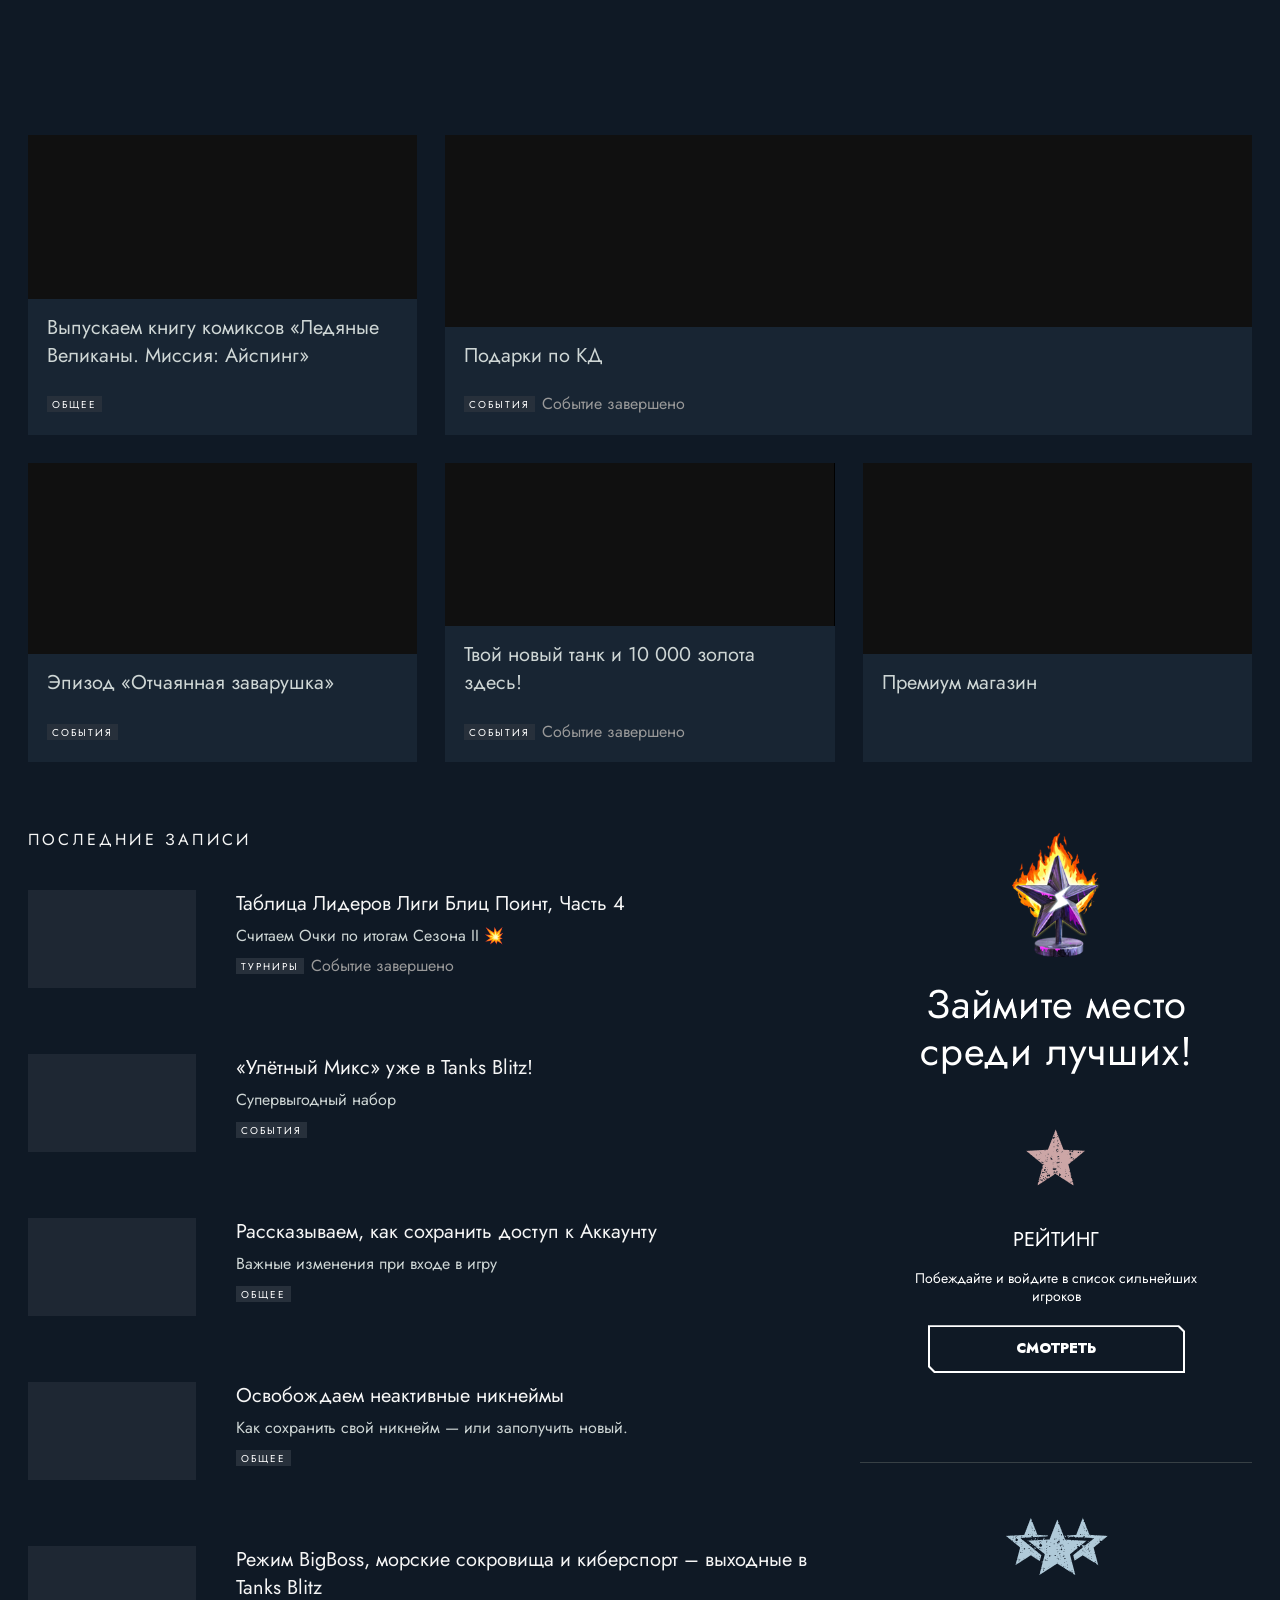
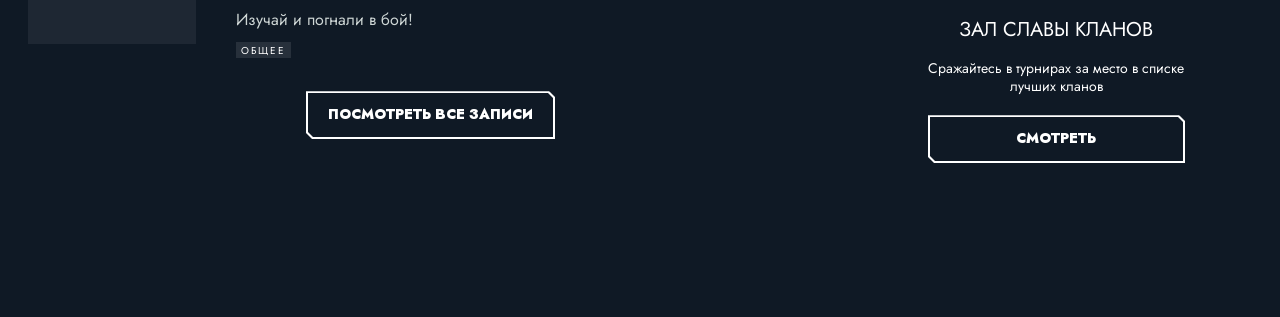
==== commit 64df52ce: "req-upd" ====
--- a/index.html
+++ b/index.html
@@ -1,5 +1,6 @@
-<!DOCTYPE html><html lang="ru"><head>
-    
+<!DOCTYPE html>
+<html lang="ru">
+<head>
     <meta name="color-scheme" content="only light">
     <meta name="supported-color-schemes" content="light">
     <style>
@@ -14,15 +15,71 @@
     <link rel="shortcut icon" type="image/png" href="images/favicon.png">
     <link rel="icon" href="images/favicon.ico">
     <link rel="stylesheet" href="css/app.d67cb2.css">
-    <title>Главная |  Project Blitz</title>
-    <script async="" src="js/tag.jsв"></script><script>
+    <title>Главная | Project Blitz</title>
+    <script async="" src="js/tag.js"></script>
+    <script>
         window.dataLayer = window.dataLayer || [];
     </script>
 </head>
 <body class="page ">
     <div class="page_body" id="app">
-        
-    <div class="page_content">
+        <div class="page_content">
+            <main class="main">
+                <div id="news-grid-container" class="b4r-grid b4r-grid__type-2"></div>
+                <div class="coll-2">
+                    <section class="coll-2_content">
+                        <div id="news-list-container" class="news-list"></div>
+                    </section>
+                    <aside class="coll-2_aside">
+                        <div class="leaderboard-promo">
+                            <div class="leaderboard-promo_header">
+                                <span class="leaderboard-promo_ico"></span>
+                                <h3 class="leaderboard-promo_heading">
+                                    <span>Займите место среди лучших!</span>
+                                </h3>
+                            </div>
+                            <div class="leaderboard-promo_content">
+                                <div class="leaderboard-promo_item">
+                                    <div class="leaderboard-b4r leaderboard-b4r__user leaderboard-promo_leaderboard-b4r">
+                                        <span class="leaderboard-b4r_ico"></span>
+                                        <h4 class="leaderboard-b4r_heading">
+                                            <span>РЕЙТИНГ</span>
+                                        </h4>
+                                        <p class="leaderboard-b4r_text">
+                                            <span>Побеждайте и войдите в список сильнейших игроков</span>
+                                        </p>
+                                        <a href="/ru/leaderboard/" class="leaderboard-b4r_button">
+                                            <a data-v-55dd706e="" class="button-container button-container-secondary" style="min-width: 260px; margin-top: 10px;">
+                                                <i data-v-55dd706e="" class="button-border left-btn-bg"></i>
+                                                <div data-v-55dd706e="" class="button">Смотреть</div>
+                                                <i data-v-55dd706e="" class="button-border right-btn-bg"></i>
+                                            </a>
+                                        </a>
+                                    </div>
+                                </div>
+                                <div class="leaderboard-promo_item">
+                                    <div class="leaderboard-b4r leaderboard-b4r__clan leaderboard-promo_leaderboard-b4r">
+                                        <span class="leaderboard-b4r_ico"></span>
+                                        <h4 class="leaderboard-b4r_heading">
+                                            <span>ЗАЛ СЛАВЫ КЛАНОВ</span>
+                                        </h4>
+                                        <p class="leaderboard-b4r_text">
+                                            <span>Сражайтесь в турнирах за место в списке лучших кланов</span>
+                                        </p>
+                                        <a href="/ru/clans-leaderboard/">
+                                            <a data-v-55dd706e="" class="button-container button-container-secondary" style="min-width: 260px; margin-top: 10px;">
+                                                <i data-v-55dd706e="" class="button-border left-btn-bg"></i>
+                                                <div data-v-55dd706e="" class="button">Смотреть</div>
+                                                <i data-v-55dd706e="" class="button-border right-btn-bg"></i>
+                                            </a>
+                                        </a>
+                                    </div>
+                                </div>
+                            </div>
+                        </div>
+                    </aside>
+                </div>
+            </main>
         <common-menu></common-menu>
         <main-notification></main-notification>
         <main-navigation></main-navigation>
@@ -30,59 +87,57 @@
         <flash-message></flash-message>
         <router-view></router-view>
     </div>
-    <main-footer></main-footer>
-    <download-popup></download-popup>
-
+        </div>
+            <main-footer></main-footer>
+            <download-popup></download-popup>
     </div>
+
     <script type="text/javascript">
-   <!-- Yandex.Metrika counter (All products) -->
-   (function(m,e,t,r,i,k,a){m[i]=m[i]||function(){(m[i].a=m[i].a||[]).push(arguments)};
-   m[i].l=1*new Date();
-   for (var j = 0; j < document.scripts.length; j++) {if (document.scripts[j].src === r) { return; }}
-   k=e.createElement(t),a=e.getElementsByTagName(t)[0],k.async=1,k.src=r,a.parentNode.insertBefore(k,a)})
-   (window, document, "script", "https://mc.yandex.ru/metrika/tag.js", "ym");
-
-   ym(92495432, "init", {
-     clickmap:true,
-     trackLinks:true,
-     accurateTrackBounce:true,
-     webvisor:true
-   });
-
-   <!-- Yandex.Metrika counter (Cross-projects) -->
-   (function(m,e,t,r,i,k,a){m[i]=m[i]||function(){(m[i].a=m[i].a||[]).push(arguments)};
-   m[i].l=1*new Date();
-   for (var j = 0; j < document.scripts.length; j++) {if (document.scripts[j].src === r) { return; }}
-   k=e.createElement(t),a=e.getElementsByTagName(t)[0],k.async=1,k.src=r,a.parentNode.insertBefore(k,a)})
-   (window, document, "script", "https://mc.yandex.ru/metrika/tag.js", "ym");
-
-   ym(100962974, "init", {
-     clickmap:true,
-     trackLinks:true,
-     accurateTrackBounce:true
-   });
-
-   <!-- Yandex.Metrika counter (Tanks Blitz) -->
-   (function(m,e,t,r,i,k,a){m[i]=m[i]||function(){(m[i].a=m[i].a||[]).push(arguments)};
-   m[i].l=1*new Date();
-   for (var j = 0; j < document.scripts.length; j++) {if (document.scripts[j].src === r) { return; }}
-   k=e.createElement(t),a=e.getElementsByTagName(t)[0],k.async=1,k.src=r,a.parentNode.insertBefore(k,a)})
-   (window, document, "script", "https://mc.yandex.ru/metrika/tag.js", "ym");
-
-   ym(92986267, "init", {
-     clickmap:true,
-     trackLinks:true,
-     accurateTrackBounce:true,
-     webvisor:true
-   });
-  window.ymId = 92986267;
-</script>
-
-<noscript><div><img src="https://mc.yandex.ru/watch/92495432" style="position:absolute; left:-9999px;" alt="" /></div></noscript>
-<noscript><div><img src="https://mc.yandex.ru/watch/100962974" style="position:absolute; left:-9999px;" alt="" /></div></noscript>
-<noscript><div><img src="https://mc.yandex.ru/watch/92986267" style="position:absolute; left:-9999px;" alt="" /></div></noscript>
-
-<script>
+        (function(m,e,t,r,i,k,a){m[i]=m[i]||function(){(m[i].a=m[i].a||[]).push(arguments)};
+        m[i].l=1*new Date();
+        for (var j = 0; j < document.scripts.length; j++) {if (document.scripts[j].src === r) { return; }}
+        k=e.createElement(t),a=e.getElementsByTagName(t)[0],k.async=1,k.src=r,a.parentNode.insertBefore(k,a)})
+        (window, document, "script", "https://mc.yandex.ru/metrika/tag.js", "ym");
+
+        ym(92495432, "init", {
+            clickmap:true,
+            trackLinks:true,
+            accurateTrackBounce:true,
+            webvisor:true
+        });
+
+        (function(m,e,t,r,i,k,a){m[i]=m[i]||function(){(m[i].a=m[i].a||[]).push(arguments)};
+        m[i].l=1*new Date();
+        for (var j = 0; j < document.scripts.length; j++) {if (document.scripts[j].src === r) { return; }}
+        k=e.createElement(t),a=e.getElementsByTagName(t)[0],k.async=1,k.src=r,a.parentNode.insertBefore(k,a)})
+        (window, document, "script", "https://mc.yandex.ru/metrika/tag.js", "ym");
+
+        ym(100962974, "init", {
+            clickmap:true,
+            trackLinks:true,
+            accurateTrackBounce:true
+        });
+
+        (function(m,e,t,r,i,k,a){m[i]=m[i]||function(){(m[i].a=m[i].a||[]).push(arguments)};
+        m[i].l=1*new Date();
+        for (var j = 0; j < document.scripts.length; j++) {if (document.scripts[j].src === r) { return; }}
+        k=e.createElement(t),a=e.getElementsByTagName(t)[0],k.async=1,k.src=r,a.parentNode.insertBefore(k,a)})
+        (window, document, "script", "https://mc.yandex.ru/metrika/tag.js", "ym");
+
+        ym(92986267, "init", {
+            clickmap:true,
+            trackLinks:true,
+            accurateTrackBounce:true,
+            webvisor:true
+        });
+        window.ymId = 92986267;
+    </script>
+
+    <noscript><div><img src="https://mc.yandex.ru/watch/92495432" style="position:absolute; left:-9999px;" alt="" /></div></noscript>
+    <noscript><div><img src="https://mc.yandex.ru/watch/100962974" style="position:absolute; left:-9999px;" alt="" /></div></noscript>
+    <noscript><div><img src="https://mc.yandex.ru/watch/92986267" style="position:absolute; left:-9999px;" alt="" /></div></noscript>
+
+    <script>
         window.wbpSettings = {
             'realm': 'ru',
             'realms': ['ru'],
@@ -99,10 +154,35 @@
                 'backendUrls': JSON.parse('{"ru": "https://wh1to.github.io/blitzwebru/"}')
             },
             'links': {
-                'system': {"ru": [{"type": "eula", "url": "https://legal.tanksblitz.info/eula/", "text": "\u041b\u0438\u0446\u0435\u043d\u0437\u0438\u043e\u043d\u043d\u043e\u0435 \u0441\u043e\u0433\u043b\u0430\u0448\u0435\u043d\u0438\u0435", "for_langs_only": [], "for_realms_only": ["ru"]}, {"type": "privacy", "url": "https://legal.tanksblitz.info/privacy-policy/", "text": "\u041f\u043e\u043b\u0438\u0442\u0438\u043a\u0430 \u043a\u043e\u043d\u0444\u0438\u0434\u0435\u043d\u0446\u0438\u0430\u043b\u044c\u043d\u043e\u0441\u0442\u0438", "for_langs_only": [], "for_realms_only": ["ru"]}, {"type": "system", "url": "/content/docs/system-requirements/", "text": "\u0421\u0438\u0441\u0442\u0435\u043c\u043d\u044b\u0435 \u0442\u0440\u0435\u0431\u043e\u0432\u0430\u043d\u0438\u044f", "for_langs_only": [], "for_realms_only": ["ru"]}, {"type": "job", "url": "https://join.lesta.team/", "text": "\u0412\u0430\u043a\u0430\u043d\u0441\u0438\u0438 \u00ab\u041b\u0435\u0441\u0442\u0430 \u0418\u0433\u0440\u044b\u00bb", "for_langs_only": [], "for_realms_only": ["ru"]}, {"type": "vol", "url": "https://vol.lesta.ru/", "text": "\u0412\u043e\u043b\u043e\u043d\u0442\u0451\u0440\u0430\u043c", "for_langs_only": [], "for_realms_only": ["ru"]}]},
-                'social': [{"type": "max", "url": "https://max.ru/tanksblitz", "text": "\u041c\u0430\u043a\u0441", "for_langs_only": ["ru"], "for_realms_only": ["ru"]}, {"type": "vk", "url": "https://vk.com/club49033185", "text": "\u0412\u041a\u041e\u041d\u0422\u0410\u041a\u0422\u0415", "for_langs_only": ["ru"], "for_realms_only": ["ru"]}, {"type": "telegram", "url": "https://t.me/tanks_blitz_official", "text": "Telegram", "for_langs_only": ["ru"], "for_realms_only": ["ru"]}, {"type": "youtube", "url": "https://www.youtube.com/channel/UCrh8Fd_QKmzhv4lhrS-k4sQ", "text": "Youtube", "for_langs_only": ["ru"], "for_realms_only": ["ru"]}, {"type": "twitch", "url": "https://www.twitch.tv/tanks_blitz_official", "text": "Twitch", "for_langs_only": ["ru"], "for_realms_only": ["ru"]}],
-                'age': {"ru": []},
-                'store': [{"type": "app-gallery", "url": "https://appgallery.huawei.ru/app/C106970213", "text": "\u0421\u043a\u0430\u0447\u0430\u0439\u0442\u0435 \u0432 <span class=\"button-download_store\">App Gallery</span>", "for_langs_only": [], "for_realms_only": ["ru"]}, {"type": "app-store", "url": "https://itunes.apple.com/app/tanks-blitz-pvp-mmo/id1634012602", "text": "\u0421\u043a\u0430\u0447\u0430\u0439\u0442\u0435 \u0432 <span class=\"button-download_store\">App Store</span>", "for_langs_only": [], "for_realms_only": ["ru"]}, {"type": "ru-store", "url": "https://apps.rustore.ru/app/com.tanksblitz", "text": "\u0421\u043a\u0430\u0447\u0430\u0439\u0442\u0435 \u0432 <span class=\"button-download_store\">Rustore</span>", "for_langs_only": [], "for_realms_only": ["ru"]}, {"type": "mac-app-store", "url": "https://itunes.apple.com/app/tanks-blitz-pvp-mmo/id1634012602", "text": "\u0421\u043a\u0430\u0447\u0430\u0439\u0442\u0435 \u0432 <span class=\"button-download_store\">Mac App Store</span>", "for_langs_only": [], "for_realms_only": ["ru"]}, {"type": "lgc", "url": "https://lesta.ru/ru/lgc/", "text": "\u0421\u043a\u0430\u0447\u0430\u0439\u0442\u0435 \u0432 <span class=\"button-download_store\">Lesta Game Center</span>", "for_langs_only": [], "for_realms_only": ["ru"]}, {"type": "galaxy-store", "url": "https://apps.samsung.com/appquery/appDetail.as?appId=com.tanksblitz", "text": "\u0421\u043a\u0430\u0447\u0430\u0439\u0442\u0435 \u0432 <span class=\"button-download_store\">Galaxy Store</span>", "for_langs_only": [], "for_realms_only": ["ru"]}, {"type": "get-apps", "url": "https://global.app.mi.com/details?id=com.tanksblitz", "text": "\u0421\u043a\u0430\u0447\u0430\u0439\u0442\u0435 \u0432 <span class=\"button-download_store\">Get Apps</span>", "for_langs_only": [], "for_realms_only": ["ru"]}, {"type": "google-play", "url": "https://play.google.com/store/apps/details?id=com.tanksblitz", "text": "\u0421\u043a\u0430\u0447\u0430\u0439\u0442\u0435 \u0432 <span class=\"button-download_store\">Google Play</span>", "for_langs_only": [], "for_realms_only": ["ru"]}],
+                'system': {
+                    "ru": [
+                        {"type": "eula", "url": "https://legal.tanksblitz.info/eula/", "text": "Лицензионное соглашение"},
+                        {"type": "privacy", "url": "https://legal.tanksblitz.info/privacy-policy/", "text": "Политика конфиденциальности"},
+                        {"type": "system", "url": "/content/docs/system-requirements/", "text": "Системные требования"},
+                        {"type": "job", "url": "https://join.lesta.team/", "text": "Вакансии «Леста Игры»"},
+                        {"type": "vol", "url": "https://vol.lesta.ru/", "text": "Волонтёрам"}
+                    ]
+                },
+                'social': [
+                    {"type": "max", "url": "https://max.ru/tanksblitz", "text": "Макс"},
+                    {"type": "vk", "url": "https://vk.com/club49033185", "text": "ВКОНТАКТЕ"},
+                    {"type": "telegram", "url": "https://t.me/tanks_blitz_official", "text": "Telegram"},
+                    {"type": "youtube", "url": "https://www.youtube.com/channel/UCrh8Fd_QKmzhv4lhrS-k4sQ", "text": "Youtube"},
+                    {"type": "twitch", "url": "https://www.twitch.tv/tanks_blitz_official", "text": "Twitch"}
+                ],
+                'age': {
+                    "ru": []
+                },
+                'store': [
+                    {"type": "app-gallery", "url": "https://appgallery.huawei.ru/app/C106970213", "text": "Скачайте в <span class=\"button-download_store\">App Gallery</span>"},
+                    {"type": "app-store", "url": "https://itunes.apple.com/app/tanks-blitz-pvp-mmo/id1634012602", "text": "Скачайте в <span class=\"button-download_store\">App Store</span>"},
+                    {"type": "ru-store", "url": "https://apps.rustore.ru/app/com.tanksblitz", "text": "Скачайте в <span class=\"button-download_store\">Rustore</span>"},
+                    {"type": "mac-app-store", "url": "https://itunes.apple.com/app/tanks-blitz-pvp-mmo/id1634012602", "text": "Скачайте в <span class=\"button-download_store\">Mac App Store</span>"},
+                    {"type": "lgc", "url": "https://lesta.ru/ru/lgc/", "text": "Скачайте в <span class=\"button-download_store\">Lesta Game Center</span>"},
+                    {"type": "galaxy-store", "url": "https://apps.samsung.com/appquery/appDetail.as?appId=com.tanksblitz", "text": "Скачайте в <span class=\"button-download_store\">Galaxy Store</span>"},
+                    {"type": "get-apps", "url": "https://global.app.mi.com/details?id=com.tanksblitz", "text": "Скачайте в <span class=\"button-download_store\">Get Apps</span>"},
+                    {"type": "google-play", "url": "https://play.google.com/store/apps/details?id=com.tanksblitz", "text": "Скачайте в <span class=\"button-download_store\">Google Play</span>"}
+                ]
             },
             STATIC_URL: 'https://cdn-ptl-static.tanksblitz.ru/newstatic/',
             CSRF: {
@@ -121,7 +201,264 @@
                 SSO_ENABLED: true,
                 ACCOUNT_INFO_URL: 'https://tanksblitz.ru/auth/account_info/'
             },
-            SWITCHES: JSON.parse('{"tournament_event_chests_random_order": {"name": "tournament_event_chests_random_order", "is_active": true, "start_at": null, "end_at": null, "show_in_menu": false, "allow_actions": true}, "tournaments": {"name": "tournaments", "is_active": true, "start_at": null, "end_at": null, "show_in_menu": true, "allow_actions": true}, "auction_stub": {"name": "auction_stub", "is_active": false, "start_at": "2020-12-18T05:00:00", "end_at": "2020-12-18T13:00:00", "show_in_menu": true, "allow_actions": true}, "seasons": {"name": "seasons", "is_active": true, "start_at": null, "end_at": null, "show_in_menu": true, "allow_actions": true}, "clans_leaderboard_stub": {"name": "clans_leaderboard_stub", "is_active": false, "start_at": null, "end_at": null, "show_in_menu": true, "allow_actions": true}, "tankopedia": {"name": "tankopedia", "is_active": false, "start_at": null, "end_at": null, "show_in_menu": false, "allow_actions": false}, "final_lan_buy_tickets_ui_active_2025": {"name": "final_lan_buy_tickets_ui_active_2025", "is_active": false, "start_at": "2025-08-12T11:12:43", "end_at": "2025-09-15T07:30:00", "show_in_menu": true, "allow_actions": true}, "is_final_lan_header_customization": {"name": "is_final_lan_header_customization", "is_active": false, "start_at": "2025-08-12T10:30:00", "end_at": "2025-09-15T10:30:00", "show_in_menu": true, "allow_actions": true}, "final_lan_2025": {"name": "final_lan_2025", "is_active": false, "start_at": "2025-08-12T10:28:00", "end_at": "2025-09-15T10:00:00", "show_in_menu": true, "allow_actions": true}, "is_lizards_must_die_customization": {"name": "is_lizards_must_die_customization", "is_active": false, "start_at": "2025-11-01T05:00:00", "end_at": "2025-11-30T05:00:00", "show_in_menu": true, "allow_actions": true}, "is_comics_selling": {"name": "is_comics_selling", "is_active": true, "start_at": "2026-06-19T08:00:00", "end_at": "2026-07-17T09:00:00", "show_in_menu": true, "allow_actions": false}, "is_comics_customisation": {"name": "is_comics_customisation", "is_active": true, "start_at": "2026-06-19T08:00:00", "end_at": "2026-07-17T09:00:00", "show_in_menu": true, "allow_actions": true}, "is_ny_2025_customization": {"name": "is_ny_2025_customization", "is_active": false, "start_at": "2025-02-27T09:00:00", "end_at": "2025-03-26T09:00:00", "show_in_menu": false, "allow_actions": true}, "is_ny_navbar_customization": {"name": "is_ny_navbar_customization", "is_active": false, "start_at": "2025-12-09T09:00:00", "end_at": "2026-01-13T23:59:00", "show_in_menu": true, "allow_actions": true}, "retro_v11": {"name": "retro_v11", "is_active": false, "start_at": "2024-06-18T08:00:00", "end_at": "2024-07-31T21:00:29", "show_in_menu": true, "allow_actions": true}, "year_results": {"name": "year_results", "is_active": false, "start_at": "2025-12-25T09:00:00", "end_at": "2026-01-13T20:59:00", "show_in_menu": true, "allow_actions": true}, "is_ice_giants_header_customization": {"name": "is_ice_giants_header_customization", "is_active": false, "start_at": "2025-02-28T09:00:00", "end_at": "2025-03-26T09:00:00", "show_in_menu": true, "allow_actions": true}, "tournament_event": {"name": "tournament_event", "is_active": false, "start_at": null, "end_at": null, "show_in_menu": false, "allow_actions": true}, "auction": {"name": "auction", "is_active": false, "start_at": "2023-12-15T05:37:30", "end_at": "2024-01-08T05:00:00", "show_in_menu": true, "allow_actions": true}, "comics": {"name": "comics", "is_active": true, "start_at": "2025-02-28T09:00:00", "end_at": "2026-02-28T07:56:01", "show_in_menu": true, "allow_actions": true}, "is_cyber_village_customization": {"name": "is_cyber_village_customization", "is_active": false, "start_at": "2026-03-04T14:00:00", "end_at": "2026-04-01T03:00:00", "show_in_menu": true, "allow_actions": true}, "promises_new_badge": {"name": "promises_new_badge", "is_active": false, "start_at": "2026-07-01T08:00:00", "end_at": "2026-07-02T08:00:00", "show_in_menu": true, "allow_actions": true}, "promises": {"name": "promises", "is_active": false, "start_at": "2026-07-01T08:00:00", "end_at": "2026-07-03T20:59:00", "show_in_menu": true, "allow_actions": true}, "is_stalcraft_customisation": {"name": "is_stalcraft_customisation", "is_active": false, "start_at": "2026-04-08T13:03:01", "end_at": "2026-04-29T21:00:01", "show_in_menu": true, "allow_actions": true}, "is_victory_day_header_customization": {"name": "is_victory_day_header_customization", "is_active": false, "start_at": "2026-05-08T00:00:00", "end_at": "2026-05-11T00:00:00", "show_in_menu": true, "allow_actions": true}, "rating_battles_leaderboard": {"name": "rating_battles_leaderboard", "is_active": true, "start_at": "2024-08-27T11:52:30", "end_at": "2024-08-29T06:00:02", "show_in_menu": true, "allow_actions": true}, "forecasts": {"name": "forecasts", "is_active": true, "start_at": null, "end_at": null, "show_in_menu": true, "allow_actions": true}, "quest": {"name": "quest", "is_active": false, "start_at": "2025-07-01T09:00:00", "end_at": "2025-08-10T12:00:00", "show_in_menu": true, "allow_actions": true}, "clans_leaderboard": {"name": "clans_leaderboard", "is_active": true, "start_at": "2024-08-27T11:53:15", "end_at": "2024-08-29T06:00:17", "show_in_menu": true, "allow_actions": true}, "gifts": {"name": "gifts", "is_active": true, "start_at": "2026-05-28T11:00:00", "end_at": "2026-07-29T05:00:00", "show_in_menu": true, "allow_actions": true}, "comics_new_badge": {"name": "comics_new_badge", "is_active": false, "start_at": "2026-06-19T08:00:00", "end_at": "2026-06-20T08:00:00", "show_in_menu": true, "allow_actions": true}}' || '{}'),
+            SWITCHES: JSON.parse(`{
+            "tournament_event_chests_random_order": {
+                "name": "tournament_event_chests_random_order",
+                "is_active": false,
+                "start_at": null,
+                "end_at": null,
+                "show_in_menu": false,
+                "allow_actions": true
+            },
+            "tournaments": {
+                "name": "tournaments",
+                "is_active": false,
+                "start_at": null,
+                "end_at": null,
+                "show_in_menu": true,
+                "allow_actions": true
+            },
+            "welcome": {
+                "name": "welcome",
+                "is_active": true,
+                "start_at": "2026-07-01T08:00:00",
+                "end_at": "2026-08-03T20:59:00",
+                "show_in_menu": true,
+                "allow_actions": true
+            },
+            "auction_stub": {
+                "name": "auction_stub",
+                "is_active": false,
+                "start_at": "2020-12-18T05:00:00",
+                "end_at": "2020-12-18T13:00:00",
+                "show_in_menu": true,
+                "allow_actions": true
+            },
+            "seasons": {
+                "name": "seasons",
+                "is_active": false,
+                "start_at": null,
+                "end_at": null,
+                "show_in_menu": true,
+                "allow_actions": true
+            },
+            "clans_leaderboard_stub": {
+                "name": "clans_leaderboard_stub",
+                "is_active": false,
+                "start_at": null,
+                "end_at": null,
+                "show_in_menu": true,
+                "allow_actions": true
+            },
+            "tankopedia": {
+                "name": "tankopedia",
+                "is_active": false,
+                "start_at": null,
+                "end_at": null,
+                "show_in_menu": false,
+                "allow_actions": false
+            },
+            "final_lan_buy_tickets_ui_active_2025": {
+                "name": "final_lan_buy_tickets_ui_active_2025",
+                "is_active": false,
+                "start_at": "2025-08-12T11:12:43",
+                "end_at": "2025-09-15T07:30:00",
+                "show_in_menu": true,
+                "allow_actions": true
+            },
+            "is_final_lan_header_customization": {
+                "name": "is_final_lan_header_customization",
+                "is_active": false,
+                "start_at": "2025-08-12T10:30:00",
+                "end_at": "2025-09-15T10:30:00",
+                "show_in_menu": true,
+                "allow_actions": true
+            },
+            "final_lan_2025": {
+                "name": "final_lan_2025",
+                "is_active": false,
+                "start_at": "2025-08-12T10:28:00",
+                "end_at": "2025-09-15T10:00:00",
+                "show_in_menu": true,
+                "allow_actions": true
+            },
+            "is_lizards_must_die_customization": {
+                "name": "is_lizards_must_die_customization",
+                "is_active": false,
+                "start_at": "2025-11-01T05:00:00",
+                "end_at": "2025-11-30T05:00:00",
+                "show_in_menu": true,
+                "allow_actions": true
+            },
+            "is_comics_selling": {
+                "name": "is_comics_selling",
+                "is_active": false,
+                "start_at": "2026-06-19T08:00:00",
+                "end_at": "2026-07-17T09:00:00",
+                "show_in_menu": true,
+                "allow_actions": false
+            },
+            "is_nav_customisation": {
+                "name": "is_nav_customisation",
+                "is_active": false,
+                "start_at": "2026-06-19T08:00:00",
+                "end_at": "2026-07-18T09:00:00",
+                "show_in_menu": true,
+                "allow_actions": true
+            },
+            "is_ny_2025_customization": {
+                "name": "is_ny_2025_customization",
+                "is_active": false,
+                "start_at": "2025-02-27T09:00:00",
+                "end_at": "2025-03-26T09:00:00",
+                "show_in_menu": false,
+                "allow_actions": true
+            },
+            "is_ny_navbar_customization": {
+                "name": "is_ny_navbar_customization",
+                "is_active": false,
+                "start_at": "2025-12-09T09:00:00",
+                "end_at": "2026-01-13T23:59:00",
+                "show_in_menu": true,
+                "allow_actions": true
+            },
+            "retro_v11": {
+                "name": "retro_v11",
+                "is_active": false,
+                "start_at": "2024-06-18T08:00:00",
+                "end_at": "2024-07-31T21:00:29",
+                "show_in_menu": true,
+                "allow_actions": true
+            },
+            "year_results": {
+                "name": "year_results",
+                "is_active": false,
+                "start_at": "2025-12-25T09:00:00",
+                "end_at": "2026-01-13T20:59:00",
+                "show_in_menu": true,
+                "allow_actions": true
+            },
+            "is_ice_giants_header_customization": {
+                "name": "is_ice_giants_header_customization",
+                "is_active": false,
+                "start_at": "2025-02-28T09:00:00",
+                "end_at": "2025-03-26T09:00:00",
+                "show_in_menu": true,
+                "allow_actions": true
+            },
+            "tournament_event": {
+                "name": "tournament_event",
+                "is_active": false,
+                "start_at": null,
+                "end_at": null,
+                "show_in_menu": false,
+                "allow_actions": true
+            },
+            "auction": {
+                "name": "auction",
+                "is_active": false,
+                "start_at": "2023-12-15T05:37:30",
+                "end_at": "2024-01-08T05:00:00",
+                "show_in_menu": true,
+                "allow_actions": true
+            },
+            "comics": {
+                "name": "comics",
+                "is_active": false,
+                "start_at": "2025-02-28T09:00:00",
+                "end_at": "2026-02-28T07:56:01",
+                "show_in_menu": true,
+                "allow_actions": true
+            },
+            "is_cyber_village_customization": {
+                "name": "is_cyber_village_customization",
+                "is_active": false,
+                "start_at": "2026-03-04T14:00:00",
+                "end_at": "2026-04-01T03:00:00",
+                "show_in_menu": true,
+                "allow_actions": true
+            },
+            "promises_new_badge": {
+                "name": "promises_new_badge",
+                "is_active": false,
+                "start_at": "2026-07-01T08:00:00",
+                "end_at": "2026-07-02T08:00:00",
+                "show_in_menu": true,
+                "allow_actions": true
+            },
+            "promises": {
+                "name": "promises",
+                "is_active": false,
+                "start_at": "2026-07-01T08:00:00",
+                "end_at": "2026-07-03T20:59:00",
+                "show_in_menu": true,
+                "allow_actions": true
+            },
+            "is_stalcraft_customisation": {
+                "name": "is_stalcraft_customisation",
+                "is_active": false,
+                "start_at": "2026-04-08T13:03:01",
+                "end_at": "2026-04-29T21:00:01",
+                "show_in_menu": true,
+                "allow_actions": true
+            },
+            "is_victory_day_header_customization": {
+                "name": "is_victory_day_header_customization",
+                "is_active": false,
+                "start_at": "2026-05-08T00:00:00",
+                "end_at": "2026-05-11T00:00:00",
+                "show_in_menu": true,
+                "allow_actions": true
+            },
+            "rating_battles_leaderboard": {
+                "name": "rating_battles_leaderboard",
+                "is_active": false,
+                "start_at": "2024-08-27T11:52:30",
+                "end_at": "2024-08-29T06:00:02",
+                "show_in_menu": true,
+                "allow_actions": true
+            },
+            "forecasts": {
+                "name": "forecasts",
+                "is_active": false,
+                "start_at": null,
+                "end_at": null,
+                "show_in_menu": true,
+                "allow_actions": true
+            },
+            "quest": {
+                "name": "quest",
+                "is_active": false,
+                "start_at": "2025-07-01T09:00:00",
+                "end_at": "2025-08-10T12:00:00",
+                "show_in_menu": true,
+                "allow_actions": true
+            },
+            "clans_leaderboard": {
+                "name": "clans_leaderboard",
+                "is_active": false,
+                "start_at": "2024-08-27T11:53:15",
+                "end_at": "2024-08-29T06:00:17",
+                "show_in_menu": true,
+                "allow_actions": true
+            },
+            "gifts": {
+                "name": "gifts",
+                "is_active": false,
+                "start_at": "2026-05-28T11:00:00",
+                "end_at": "2026-07-29T05:00:00",
+                "show_in_menu": true,
+                "allow_actions": true
+            },
+            "comics_new_badge": {
+                "name": "comics_new_badge",
+                "is_active": false,
+                "start_at": "2026-06-19T08:00:00",
+                "end_at": "2026-06-20T08:00:00",
+                "show_in_menu": true,
+                "allow_actions": true
+            }
+            }` || '{}'),
             FOOTER: JSON.parse('{"id": 1, "name": "footer 2025", "text": "\u00a9 \u041b\u0435\u0441\u0442\u0430 \u0418\u0433\u0440\u044b, 2022 \u2014 2026. \u0418\u0433\u0440\u0430 Tanks Blitz \u043e\u0441\u043d\u043e\u0432\u0430\u043d\u0430 \u043d\u0430 \u0438\u043d\u0442\u0435\u043b\u043b\u0435\u043a\u0442\u0443\u0430\u043b\u044c\u043d\u043e\u0438\u0306 \u0441\u043e\u0431\u0441\u0442\u0432\u0435\u043d\u043d\u043e\u0441\u0442\u0438 \u0442\u0440\u0435\u0442\u044c\u0438\u0445 \u043b\u0438\u0446. \u0412\u0441\u0435 \u043f\u0440\u0430\u0432\u0430 \u043d\u0430 \u043e\u0431\u044a\u0435\u043a\u0442\u044b \u043f\u0440\u0430\u0432 \u0442\u0440\u0435\u0442\u044c\u0438\u0445 \u043b\u0438\u0446 \u043f\u0440\u0438\u043d\u0430\u0434\u043b\u0435\u0436\u0430\u0442 \u0438\u0445 \u0437\u0430\u043a\u043e\u043d\u043d\u044b\u043c \u043f\u0440\u0430\u0432\u043e\u043e\u0431\u043b\u0430\u0434\u0430\u0442\u0435\u043b\u044f\u043c.", "start_date": "2026-01-01"}' || '{}'),
             YA_METRIKA_COUNTER_IDS: {},
             ADMIN_CDN_URL: 'https://cdn-ptl-media.tanksblitz.ru',
@@ -141,5 +478,253 @@
             window.mount('newsPage', false, context, window.wbpSettings);
         };
     </script>
+
     <script src="js/app.d67cb2.js"></script>
-</body></html>
+
+<script>
+    window.newsData = {
+        mainGrid: {
+            gridType: 2,
+            items: [
+                {
+                    id: 1,
+                    position: 1,
+                    image: 'https://cdn-ptl-media.tanksblitz.ru/media/filer_public_thumbnails/filer_public/images/Banner_Comic_books_1920x1080_LG_SPb_TB_1.jpg__1048x590_q95_crop_subsampling-2.jpg',
+                    title: 'Выпускаем книгу комиксов «Ледяные Великаны. Миссия: Айспинг»',
+                    description: 'Читай всю историю и забирай награды — в Tanks Blitz!',
+                    link: '/ru/news/common/comic-book-lv-2026/',
+                    category: { name: 'Общее', link: '/ru/news/#/common' }
+                },
+                {
+                    id: 2,
+                    position: 2,
+                    image: 'https://cdn-ptl-media.tanksblitz.ru/media/filer_public_thumbnails/filer_public/images/Banner_news_gift_for_KD-26_1920x1080_LG_SPb_TB.jpg__1048x590_q95_crop_subsampling-2.jpg',
+                    title: 'Подарки по КД',
+                    description: 'Забирай с 22 июня по 29 июля!',
+                    link: '/ru/news/event/podarki-po-kd-26/',
+                    category: { name: 'События', link: '/ru/news/#/event' },
+                    showTimer: true,
+                    timerEnd: '2026-07-29T23:59:59'
+                },
+                {
+                    id: 3,
+                    position: 3,
+                    image: 'https://cdn-ptl-media.tanksblitz.ru/media/filer_public_thumbnails/filer_public/images/BattlePass_26_07_banner_1920x1080_LG_SPB_TB_c1J6va6.jpg__1048x590_q95_crop_subsampling-2.jpg',
+                    title: 'Эпизод «Отчаянная заварушка»',
+                    description: 'Битва едой в Tanks Blitz!!! 🍕🥐🍉',
+                    link: '/ru/news/event/battle-pass-26-07/',
+                    category: { name: 'События', link: '/ru/news/#/event' }
+                },
+                {
+                    id: 4,
+                    position: 4,
+                    image: 'https://cdn-ptl-media.tanksblitz.ru/media/filer_public_thumbnails/filer_public/images/Banner_Summer_Chests_Bundles_1920x1080-1.jpg__1048x590_q95_crop_subsampling-2.jpg',
+                    title: 'Твой новый танк и 10 000 золота здесь!',
+                    description: 'Открывай контейнеры «Ну мёд!»',
+                    link: '/ru/news/event/summer-bundls-26/',
+                    category: { name: 'События', link: '/ru/news/#/event' },
+                    showTimer: true,
+                    timerEnd: '2026-07-17T23:59:59'
+                },
+                {
+                    id: 5,
+                    position: 5,
+                    image: 'https://cdn-ptl-media.tanksblitz.ru/media/filer_public_thumbnails/filer_public/images/premium-shop-preview.jpg__1048x590_q95_crop_subsampling-2.jpg',
+                    title: 'Премиум магазин',
+                    description: 'Покупай быстро и удобно.',
+                    link: 'https://lesta.ru/shop/wotb/offers/',
+                    target: '_blank'
+                }
+            ]
+        },
+        newsList: {
+            title: 'Последние записи',
+            maxItems: 5,
+            viewAllLink: '/ru/news/',
+            viewAllText: 'Посмотреть все записи',
+            items: [
+                {
+                    id: 6,
+                    image: 'https://cdn-ptl-media.tanksblitz.ru/media/filer_public_thumbnails/filer_public/images/TBLITZ_ES_BLitz_Point_4.3_Rating_Banner_1920x1080.jpg__168x98_q95_crop_subsampling-2.jpg',
+                    title: 'Таблица Лидеров Лиги Блиц Поинт, Часть 4',
+                    description: 'Считаем Очки по итогам Сезона II 💥',
+                    link: '/ru/news/tournaments/blitz-point-4-season-2-leaderboard/',
+                    category: { name: 'Турниры', link: '/ru/news/#/tournaments' },
+                    showTimer: true,
+                    timerEnd: '2026-07-29T23:59:59'
+                },
+                {
+                    id: 7,
+                    image: 'https://cdn-ptl-media.tanksblitz.ru/media/filer_public_thumbnails/filer_public/images/Banner_Xiaomi_bundle_News_1920x1080_LG_SPb_TB.jpg__168x98_q95_crop_subsampling-2.jpg',
+                    title: '«Улётный Mикс» уже в Tanks Blitz!',
+                    description: 'Супервыгодный набор',
+                    link: '/ru/news/event/GetApps-offer/',
+                    category: { name: 'События', link: '/ru/news/#/event' }
+                },
+                {
+                    id: 8,
+                    image: 'https://cdn-ptl-media.tanksblitz.ru/media/filer_public_thumbnails/filer_public/images/new-announcement-preview.jpg__168x98_q95_crop_subsampling-2.jpg',
+                    title: 'Рассказываем, как сохранить доступ к Аккаунту',
+                    description: 'Важные изменения при входе в игру',
+                    link: '/ru/news/common/ways-to-access-your-account/',
+                    category: { name: 'Общее', link: '/ru/news/#/common' }
+                },
+                {
+                    id: 9,
+                    image: 'https://cdn-ptl-media.tanksblitz.ru/media/filer_public_thumbnails/filer_public/images/Rename_new_art_1920x1080_LG_SPb_TB.jpg__168x98_q95_crop_subsampling-2.jpg',
+                    title: 'Освобождаем неактивные никнеймы',
+                    description: 'Как сохранить свой никнейм — или заполучить новый.',
+                    link: '/ru/news/common/free-nicknames-info-2026/',
+                    category: { name: 'Общее', link: '/ru/news/#/common' }
+                },
+                {
+                    id: 10,
+                    image: 'https://cdn-ptl-media.tanksblitz.ru/media/filer_public_thumbnails/filer_public/images/Weekend_News_Digest_2_1920x1080_V1_LG_SPb_TB.jpg__168x98_q95_crop_subsampling-2.jpg',
+                    title: 'Режим BigBoss, морские сокровища и киберспорт – выходные в Tanks Blitz',
+                    description: 'Изучай и погнали в бой!',
+                    link: '/ru/news/common/weekend-digest-16/',
+                    category: { name: 'Общее', link: '/ru/news/#/common' }
+                }
+            ]
+        }
+    };
+
+    function renderMainGrid(config) {
+        const container = document.getElementById('news-grid-container');
+        if (!container) return;
+
+        container.innerHTML = '';
+        container.className = 'b4r-grid b4r-grid__type-' + (config.gridType || 2);
+
+        const sortedItems = [...config.items].sort((a, b) => a.position - b.position);
+
+        sortedItems.forEach(item => {
+            const gridItem = document.createElement('div');
+            gridItem.className = 'b4r-grid_item b4r-grid_item__' + item.position;
+            gridItem.id = 'grid-item-' + item.id;
+            gridItem.innerHTML = generateMainGridItemHTML(item);
+            container.appendChild(gridItem);
+        });
+    }
+
+    function renderNewsList(config) {
+        const container = document.getElementById('news-list-container');
+        if (!container) return;
+
+        const itemsToShow = config.items.slice(0, config.maxItems || 5);
+        let html = '';
+
+        itemsToShow.forEach(item => {
+            html += generateNewsListItemHTML(item);
+        });
+
+        container.innerHTML = `
+            <h2 class="news-list_heading">
+                <span>${config.title || 'Последние записи'}</span>
+            </h2>
+            <div>
+                ${html}
+                <div class="section-more news-list_section-more">
+                    <a href="${config.viewAllLink || '/ru/news/'}">
+                        <a data-v-55dd706e="" class="button-container button-container-secondary">
+                            <i data-v-55dd706e="" class="button-border left-btn-bg"></i>
+                            <div data-v-55dd706e="" class="button">${config.viewAllText || 'Посмотреть все записи'}</div>
+                            <i data-v-55dd706e="" class="button-border right-btn-bg"></i>
+                        </a>
+                    </a>
+                </div>
+            </div>
+        `;
+    }
+
+    function generateMainGridItemHTML(item) {
+        let categoryHTML = '';
+        if (item.category) {
+            categoryHTML = `
+                <div class="news-info news-b4r_news-info">
+                    <a href="${item.category.link}" class="news-info_tag">
+                        <span class="news-info_tag-text">${item.category.name}</span>
+                        <span class="news-info_tag-text">${item.category.name}</span>
+                    </a>
+                    ${item.showTimer ? '<span class="timer-container" data-timer-end="' + item.timerEnd + '"></span>' : ''}
+                </div>
+            `;
+        }
+
+        return `
+            <div class="news-b4r b4r-grid_news-b4r">
+                <div class="news-b4r_img" style="background-image: url('${item.image}');"></div>
+                <div class="news-b4r_content">
+                    <h3 class="news-b4r_heading">${item.title}</h3>
+                    <p class="news-b4r_description">${item.description}</p>
+                    ${categoryHTML}
+                </div>
+                <a href="${item.link}" target="${item.target || '_self'}" class="news-b4r_link"></a>
+            </div>
+        `;
+    }
+
+    function generateNewsListItemHTML(item) {
+        let timerHTML = '';
+        if (item.showTimer) {
+            timerHTML = '<span class="timer-container" data-timer-end="' + item.timerEnd + '"></span>';
+        }
+
+        return `
+            <div class="news-list_item">
+                <div class="news-annotation">
+                    <div class="news-annotation_img" style="background-image: url('${item.image}');"></div>
+                    <div class="news-annotation_content">
+                        <div class="news-annotation_header">
+                            <span class="news-annotation_heading">${item.title}</span>
+                            <span class="news-annotation_text">${item.description}</span>
+                        </div>
+                        <div class="news-info news-annotation_news-info">
+                            <a href="${item.category?.link || '#'}" class="news-info_tag">
+                                <span class="news-info_tag-text">${item.category?.name || ''}</span>
+                                <span class="news-info_tag-text">${item.category?.name || ''}</span>
+                            </a>
+                            ${timerHTML}
+                        </div>
+                    </div>
+                    <a href="${item.link}" class="news-annotation_link"></a>
+                </div>
+            </div>
+        `;
+    }
+
+    function initTimers() {
+        const containers = document.querySelectorAll('.timer-container[data-timer-end]');
+
+        containers.forEach(container => {
+            const endTime = new Date(container.getAttribute('data-timer-end')).getTime();
+            
+            function updateTimer() {
+                const now = Date.now();
+                const remaining = endTime - now;
+
+                if (remaining > 0) {
+                    const days = Math.floor(remaining / (1000 * 60 * 60 * 24));
+                    const hours = Math.floor((remaining % (1000 * 60 * 60 * 24)) / (1000 * 60 * 60));
+                    const minutes = Math.floor((remaining % (1000 * 60 * 60)) / (1000 * 60));
+                    const seconds = Math.floor((remaining % (1000 * 60)) / 1000);
+                    container.innerHTML = days + ' д ' + hours + ' ч ' + minutes + ' мин ' + seconds + ' сек';
+                } else {
+                    container.innerHTML = 'Событие завершено';
+                    container.style.color = '#999';
+                }
+            }
+
+            updateTimer();
+            setInterval(updateTimer, 1000);
+        });
+    }
+
+    document.addEventListener('DOMContentLoaded', function() {
+        renderMainGrid(window.newsData.mainGrid);
+        renderNewsList(window.newsData.newsList);
+        setTimeout(initTimers, 100);
+    });
+</script>
+</body>
+</html>
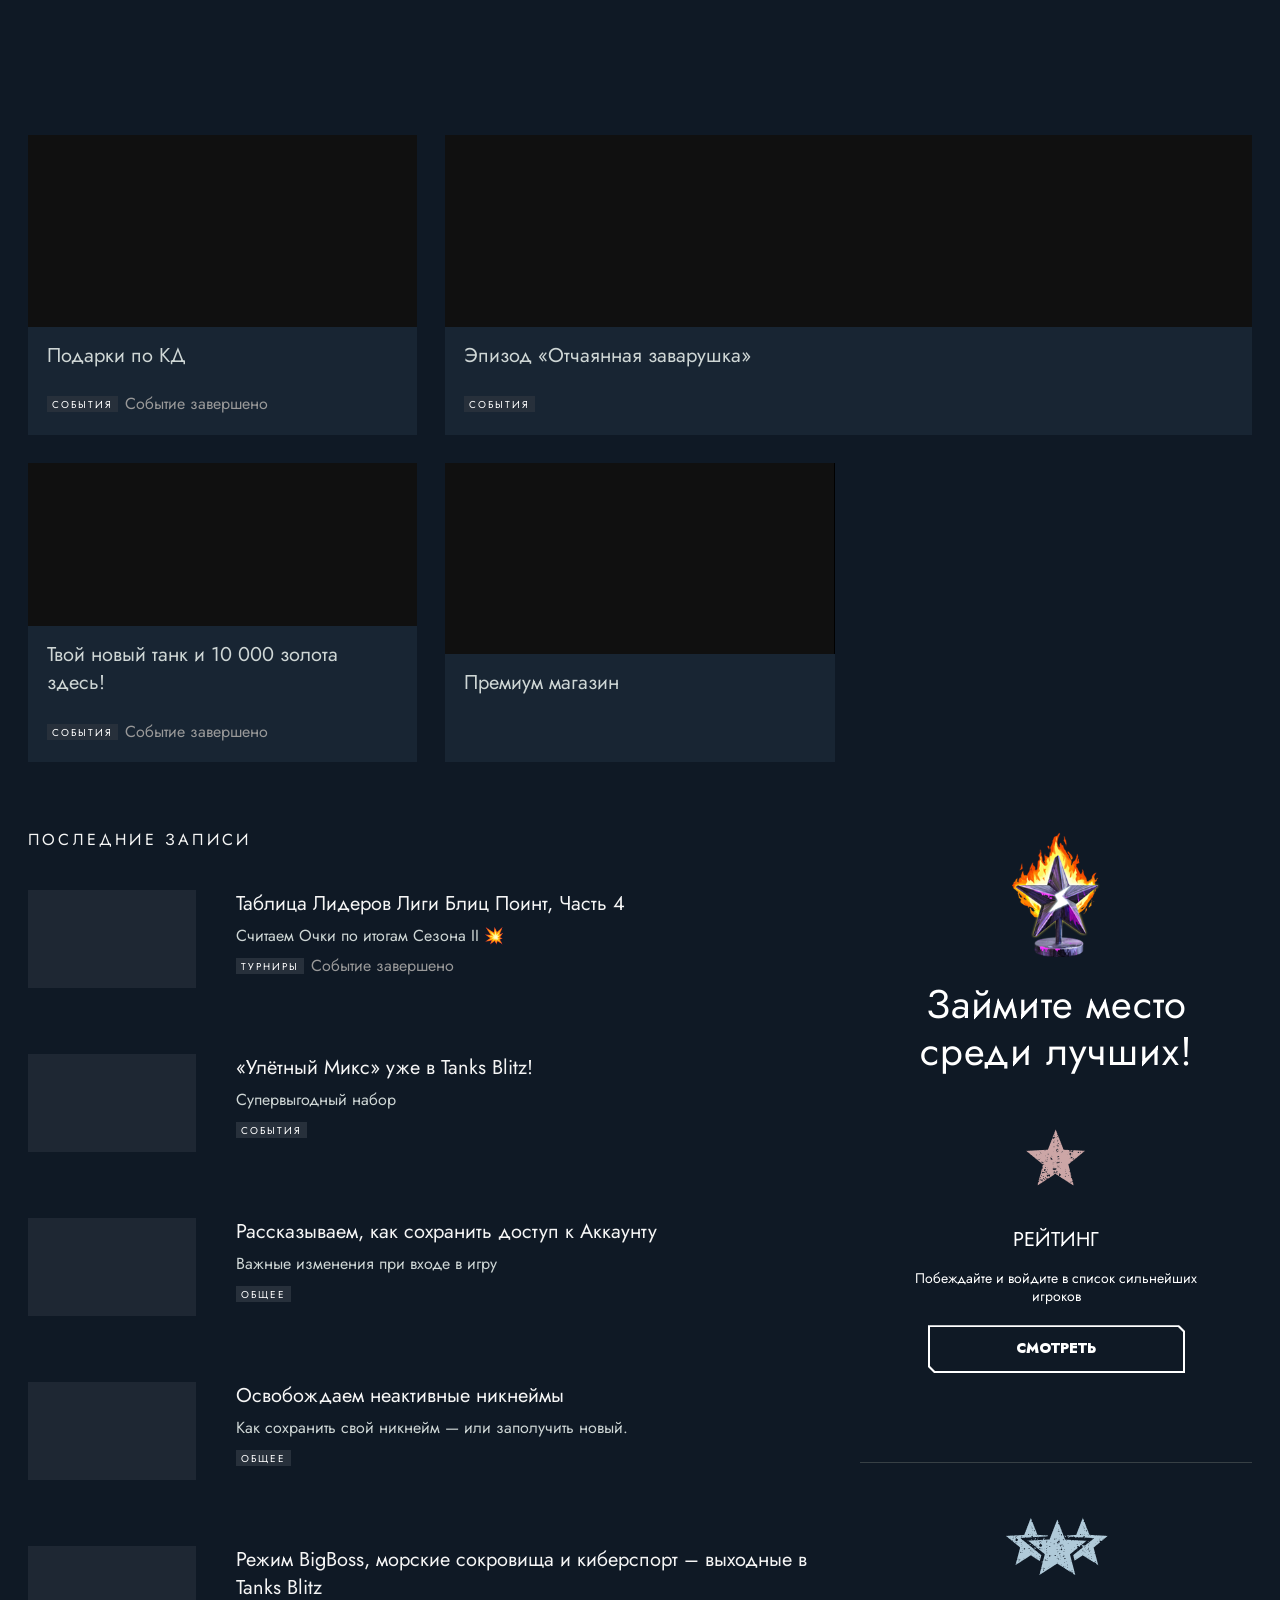
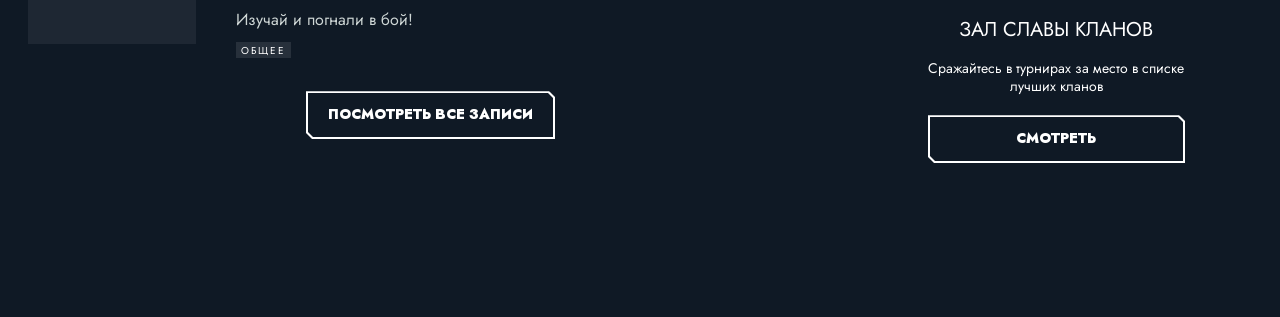
==== commit a2f559e5: "Summary" ====
--- a/index.html
+++ b/index.html
@@ -80,16 +80,16 @@
                     </aside>
                 </div>
             </main>
-        <common-menu></common-menu>
-        <main-notification></main-notification>
-        <main-navigation></main-navigation>
-        <region-popup></region-popup>
-        <flash-message></flash-message>
-        <router-view></router-view>
+            <common-menu></common-menu>
+            <main-notification></main-notification>
+            <main-navigation></main-navigation>
+            <region-popup></region-popup>
+            <flash-message></flash-message>
+            <router-view></router-view>
     </div>
+    <main-footer></main-footer>
+    <download-popup></download-popup>
         </div>
-            <main-footer></main-footer>
-            <download-popup></download-popup>
     </div>
 
     <script type="text/javascript">
@@ -298,6 +298,22 @@
                 "show_in_menu": true,
                 "allow_actions": false
             },
+            "is_welcome": {
+                "name": "is_welcome",
+                "is_active": true,
+                "start_at": "2026-06-19T08:00:00",
+                "end_at": "2026-07-17T09:00:00",
+                "show_in_menu": true,
+                "allow_actions": false
+            },
+            "welcome_new_badge": {
+            "name": "welcome_new_badge",
+            "is_active": true,
+            "start_at": null,
+            "end_at": null,
+            "show_in_menu": true,
+            "allow_actions": true
+            },
             "is_nav_customisation": {
                 "name": "is_nav_customisation",
                 "is_active": false,
@@ -459,7 +475,7 @@
                 "allow_actions": true
             }
             }` || '{}'),
-            FOOTER: JSON.parse('{"id": 1, "name": "footer 2025", "text": "\u00a9 \u041b\u0435\u0441\u0442\u0430 \u0418\u0433\u0440\u044b, 2022 \u2014 2026. \u0418\u0433\u0440\u0430 Tanks Blitz \u043e\u0441\u043d\u043e\u0432\u0430\u043d\u0430 \u043d\u0430 \u0438\u043d\u0442\u0435\u043b\u043b\u0435\u043a\u0442\u0443\u0430\u043b\u044c\u043d\u043e\u0438\u0306 \u0441\u043e\u0431\u0441\u0442\u0432\u0435\u043d\u043d\u043e\u0441\u0442\u0438 \u0442\u0440\u0435\u0442\u044c\u0438\u0445 \u043b\u0438\u0446. \u0412\u0441\u0435 \u043f\u0440\u0430\u0432\u0430 \u043d\u0430 \u043e\u0431\u044a\u0435\u043a\u0442\u044b \u043f\u0440\u0430\u0432 \u0442\u0440\u0435\u0442\u044c\u0438\u0445 \u043b\u0438\u0446 \u043f\u0440\u0438\u043d\u0430\u0434\u043b\u0435\u0436\u0430\u0442 \u0438\u0445 \u0437\u0430\u043a\u043e\u043d\u043d\u044b\u043c \u043f\u0440\u0430\u0432\u043e\u043e\u0431\u043b\u0430\u0434\u0430\u0442\u0435\u043b\u044f\u043c.", "start_date": "2026-01-01"}' || '{}'),
+            FOOTER: JSON.parse('{"id": 1, "name": "footer 2025", "text": "Aifemu, 2024 — 2026. Проект Project Blitz основана на интеллектуальной собственности третьих лиц. Все права на объекты прав третьих лиц принадлежат их законным правообладателям..", "start_date": "2026-01-01"}' || '{}'),
             YA_METRIKA_COUNTER_IDS: {},
             ADMIN_CDN_URL: 'https://cdn-ptl-media.tanksblitz.ru',
             GLOSSARY_CDN_URL: 'https://glossary-static.lesta.ru',
@@ -472,8 +488,123 @@
             FOOTER_LOGO_LINK: 'https://lesta.ru',
             PREMIUM_SHOP_LINK: 'https://lesta.ru/shop/wotb'
         };
-        var context = {"is_preview": false, "news_page": {"category": {"important": false, "lang": "ru", "order": 0, "slug": "common", "title": "\u041e\u0431\u0449\u0435\u0435"}, "content": "\u003cdiv\u003e\u003cp style=\"text-align: justify; \"\u003e\u0412 \u0431\u043b\u0438\u0436\u0430\u0439\u0448\u0435\u0435 \u0432\u0440\u0435\u043c\u044f \u0432 Tanks Blitz \u0438\u0437\u043c\u0435\u043d\u044f\u0442\u0441\u044f \u043d\u0435\u043a\u043e\u0442\u043e\u0440\u044b\u0435 \u043f\u0440\u0438\u0432\u044b\u0447\u043d\u044b\u0435 \u0441\u043f\u043e\u0441\u043e\u0431\u044b \u0432\u0445\u043e\u0434\u0430 \u0432 \u0438\u0433\u0440\u0443: \u003cstrong\u003eApple ID\u003c/strong\u003e, \u003cstrong\u003eApple Game Center\u003c/strong\u003e \u0438 \u003cstrong\u003eGoogle ID\u003c/strong\u003e \u0431\u043e\u043b\u044c\u0448\u0435 \u043d\u0435 \u0431\u0443\u0434\u0443\u0442 \u0434\u043e\u0441\u0442\u0443\u043f\u043d\u044b. \u0427\u0442\u043e\u0431\u044b \u043d\u0435 \u043f\u043e\u0442\u0435\u0440\u044f\u0442\u044c \u0432\u0435\u0441\u044c \u0437\u0430\u0440\u0430\u0431\u043e\u0442\u0430\u043d\u043d\u044b\u0439 \u043f\u0440\u043e\u0433\u0440\u0435\u0441\u0441, \u0437\u0430\u0440\u0430\u043d\u0435\u0435 \u043f\u0440\u043e\u0432\u0435\u0440\u044c, \u0447\u0442\u043e \u0443 \u0442\u0435\u0431\u044f \u043d\u0430\u0441\u0442\u0440\u043e\u0435\u043d \u0445\u043e\u0442\u044f \u0431\u044b \u043e\u0434\u0438\u043d \u0438\u0437 \u043a\u043b\u0430\u0441\u0441\u0438\u0447\u0435\u0441\u043a\u0438\u0445 \u0441\u043f\u043e\u0441\u043e\u0431\u043e\u0432 \u0430\u0432\u0442\u043e\u0440\u0438\u0437\u0430\u0446\u0438\u0438.\u003c/p\u003e\u003cp style=\"text-align: justify; \"\u003e\u003cbr\u003e\u003c/p\u003e\u003ch4 style=\"text-align: justify\"\u003e\u003cstrong\u003e\u0415\u0441\u043b\u0438 \u0438\u0433\u0440\u0430\u0435\u0448\u044c \u043d\u0430 \u0442\u0435\u043b\u0435\u0444\u043e\u043d\u0435:\u003c/strong\u003e\u003c/h4\u003e\u003cp style=\"text-align: justify; \"\u003e\u0422\u044b \u0432\u0441\u0435\u0433\u0434\u0430 \u0441\u043c\u043e\u0436\u0435\u0448\u044c \u0437\u0430\u0439\u0442\u0438 \u0432 \u0438\u0433\u0440\u0443, \u0432\u0432\u0435\u0434\u044f \u043f\u043e\u0447\u0442\u0443 \u0438 \u043f\u0430\u0440\u043e\u043b\u044c. \u0422\u043e\u043b\u044c\u043a\u043e \u043d\u0435 \u0437\u0430\u0431\u0443\u0434\u044c \u043f\u0440\u0438\u0432\u044f\u0437\u0430\u0442\u044c \u0430\u043a\u043a\u0430\u0443\u043d\u0442 \u043a \u003cstrong\u003e\u041b\u0435\u0441\u0442\u0430 ID\u003c/strong\u003e! \u0423\u0437\u043d\u0430\u0442\u044c, \u043a\u0430\u043a \u044d\u0442\u043e \u0441\u0434\u0435\u043b\u0430\u0442\u044c, \u003ca href=\"https://lesta.ru/support/ru/products/tb/article/15393/\"\u003e\u043c\u043e\u0436\u043d\u043e \u0437\u0434\u0435\u0441\u044c\u003c/a\u003e.\u003c/p\u003e\u003cp\u003e\u003cbr\u003e\u003c/p\u003e\u003ch4\u003e\u003cstrong\u003e\u0415\u0441\u043b\u0438 \u0438\u0433\u0440\u0430\u0435\u0448\u044c \u043d\u0430 \u041f\u041a:\u003c/strong\u003e\u003c/h4\u003e\u003cp class=\"p1\"\u003e\u0412 \u044d\u0442\u043e\u043c \u0441\u043b\u0443\u0447\u0430\u0435 \u0443 \u0442\u0435\u0431\u044f \u0435\u0441\u0442\u044c \u0446\u0435\u043b\u044b\u0445 3 \u0441\u043f\u043e\u0441\u043e\u0431\u0430 \u0432\u0445\u043e\u0434\u0430 \u0432 \u0438\u0433\u0440\u0443:\u003c/p\u003e\u003cul\u003e\u003cli\u003e\u003cp\u003e\u043f\u043e \u043d\u043e\u043c\u0435\u0440\u0443 \u0442\u0435\u043b\u0435\u0444\u043e\u043d\u0430 \u0438 \u043f\u0430\u0440\u043e\u043b\u044e;\u003c/p\u003e\u003c/li\u003e\u003cli\u003e\u003cp\u003e\u043f\u043e \u043f\u043e\u0447\u0442\u0435 \u0438 \u043f\u0430\u0440\u043e\u043b\u044e;\u003c/p\u003e\u003c/li\u003e\u003cli\u003e\u003cp\u003e\u0447\u0435\u0440\u0435\u0437 VK ID \u0438\u043b\u0438 \u042f\u043d\u0434\u0435\u043a\u0441 ID.\u003c/p\u003e\u003c/li\u003e\u003c/ul\u003e\u003cp\u003e\u200b\u0412\u044b\u0431\u0438\u0440\u0430\u0439 \u0441\u0430\u043c\u044b\u0439 \u043f\u043e\u0434\u0445\u043e\u0434\u044f\u0449\u0438\u0439 \u0434\u043b\u044f \u0441\u0435\u0431\u044f \u0432\u0430\u0440\u0438\u0430\u043d\u0442 \u2014 \u0438 \u0432\u043f\u0435\u0440\u0451\u0434, \u0432 \u0431\u043e\u0439!\u003c/p\u003e\u003ch2\u003e\u003cstrong\u003e\u0410 \u0435\u0449\u0435 \u043c\u043e\u0436\u043d\u043e \u0437\u043e\u043b\u043e\u0442\u043e \u0437\u0430\u0431\u0440\u0430\u0442\u044c!\u003c/strong\u003e\u003c/h2\u003e\u003cp style=\"text-align: justify; \" class=\"p1\"\u003e\u0417\u0430\u0431\u043e\u0442\u0438\u0442\u044c\u0441\u044f \u043e \u0431\u0435\u0437\u043e\u043f\u0430\u0441\u043d\u043e\u0441\u0442\u0438 \u043f\u0440\u043e\u0444\u0438\u043b\u044f \u043d\u0435 \u0442\u043e\u043b\u044c\u043a\u043e \u043f\u0440\u0430\u0432\u0438\u043b\u044c\u043d\u043e, \u043d\u043e \u0438 \u0432\u044b\u0433\u043e\u0434\u043d\u043e.\u003c/p\u003e\u003cp style=\"text-align: justify; \" class=\"p1\"\u003e\u041d\u0430\u043f\u0440\u0438\u043c\u0435\u0440, \u0435\u0441\u043b\u0438 \u0442\u044b \u0434\u043e \u0441\u0438\u0445 \u043f\u043e\u0440 \u0438\u0433\u0440\u0430\u0435\u0448\u044c \u043d\u0430 \u0434\u0435\u043c\u043e-\u0430\u043a\u043a\u0430\u0443\u043d\u0442\u0435 (\u0447\u0442\u043e \u044d\u0442\u043e \u0442\u0430\u043a\u043e\u0435, \u043c\u043e\u0436\u0435\u0448\u044c \u003ca href=\"https://lesta.ru/support/ru/products/tb/article/15391/\"\u003e\u0443\u0437\u043d\u0430\u0442\u044c \u0437\u0434\u0435\u0441\u044c\u003c/a\u003e) \u2014 \u043f\u0435\u0440\u0435\u0432\u0435\u0434\u0438 \u0435\u0433\u043e \u0432 \u043f\u043e\u043b\u043d\u043e\u0446\u0435\u043d\u043d\u044b\u0439 \u043f\u0440\u043e\u0444\u0438\u043b\u044c, \u043f\u0440\u0438\u0432\u044f\u0437\u0430\u0432 \u043a \u041b\u0435\u0441\u0442\u0430 ID, \u0438 \u0437\u0430\u0431\u0438\u0440\u0430\u0439 \u003ccurrency count=\"250\" type=\"gold\"\u003e\u003c/currency\u003e.\u003c/p\u003e\u003cp style=\"text-align: center; text-align: center; text-align: center; text-align: center; text-align: center; \" class=\"p1\"\u003e____________________________\u003c/p\u003e\u003cp style=\"text-align: justify; \" class=\"p1\"\u003e\u200b\u041e\u0442\u0434\u0435\u043b\u044c\u043d\u044b\u0439 \u0431\u043e\u043d\u0443\u0441 \u043f\u043e\u0434\u0433\u043e\u0442\u043e\u0432\u043b\u0435\u043d \u0437\u0430 \u043f\u0440\u0438\u0432\u044f\u0437\u043a\u0443 \u043d\u043e\u043c\u0435\u0440\u0430 \u0442\u0435\u043b\u0435\u0444\u043e\u043d\u0430. \u042d\u0442\u043e \u0435\u0449\u0451 \u0441\u0438\u043b\u044c\u043d\u0435\u0435 \u0437\u0430\u0449\u0438\u0442\u0438\u0442 \u0442\u0432\u043e\u0438 \u0434\u0430\u043d\u043d\u044b\u0435, \u0443\u043f\u0440\u043e\u0441\u0442\u0438\u0442 \u0432\u0445\u043e\u0434 \u0432 \u0430\u043a\u043a\u0430\u0443\u043d\u0442, \u0430 \u0437\u0430\u043e\u0434\u043d\u043e \u043f\u0440\u0438\u043d\u0435\u0441\u0451\u0442 \u0442\u0435\u0431\u0435 \u003ccurrency count=\"250\" type=\"gold\"\u003e\u003c/currency\u003e (\u0438\u043d\u0441\u0442\u0440\u0443\u043a\u0446\u0438\u044e \u043e\u0441\u0442\u0430\u0432\u0438\u043b\u0438 \u003ca href=\"https://lesta.ru/support/ru/products/tb/article/22882/\"\u003e\u0437\u0434\u0435\u0441\u044c\u003c/a\u003e).\u003c/p\u003e\u003cblockquote class=\"message-block message-important\"\u003e\u003cp style=\"text-align: justify; \" class=\"p1\"\u003e\u003cstrong\u003e\u041e\u0431\u0440\u0430\u0442\u0438 \u0432\u043d\u0438\u043c\u0430\u043d\u0438\u0435:\u003c/strong\u003e\u003cspan style=\"color: rgb(255, 255, 255); font-size: 16px; font-family: Jost, Arial, Helvetica CY, Helvetica, sans-serif; font-size: 16px\"\u003e \u0431\u043e\u043d\u0443\u0441 \u043d\u0430\u0447\u0438\u0441\u043b\u044f\u0435\u0442\u0441\u044f \u003c/span\u003e\u003cstrong\u003e\u0442\u043e\u043b\u044c\u043a\u043e \u0437\u0430 \u043f\u0435\u0440\u0432\u0443\u044e \u043f\u0440\u0438\u0432\u044f\u0437\u043a\u0443\u003c/strong\u003e\u003cspan style=\"color: rgb(255, 255, 255); font-size: 16px; font-family: Jost, Arial, Helvetica CY, Helvetica, sans-serif; font-size: 16px\"\u003e \u043d\u043e\u043c\u0435\u0440\u0430. \u0415\u0441\u043b\u0438 \u0442\u044b \u0443\u0436\u0435 \u043f\u0440\u0438\u0432\u044f\u0437\u044b\u0432\u0430\u043b \u0442\u0435\u043b\u0435\u0444\u043e\u043d \u0438 \u043f\u043e\u043b\u0443\u0447\u0430\u043b \u0431\u043e\u043d\u0443\u0441, \u043f\u043e\u0432\u0442\u043e\u0440\u043d\u043e \u043d\u0430\u0433\u0440\u0430\u0434\u0430 \u043d\u0435 \u043d\u0430\u0447\u0438\u0441\u043b\u044f\u0435\u0442\u0441\u044f.\u00a0\u003c/span\u003e\u003c/p\u003e\u003c/blockquote\u003e\u003cp style=\"text-align: center; text-align: center; text-align: center; text-align: center; text-align: center; text-align: center; text-align: center; text-align: center; text-align: center; text-align: center; text-align: center; text-align: center; text-align: center; text-align: center; \"\u003e\u003cblitzbutton text=\" \u041f\u0440\u0438\u0432\u044f\u0437\u0430\u0442\u044c \u043d\u043e\u043c\u0435\u0440 \u0442\u0435\u043b\u0435\u0444\u043e\u043d\u0430\" variant=\"default\" is-external-link=\"true\" link=\"https://lesta.ru/personal/\" is-cart-icon=\"false\"\u003e\u003c/blitzbutton\u003e\u003c/p\u003e\u003chr\u003e\u003ch2\u003e\u003cstrong\u003e\u041c\u044b \u0432\u0441\u0435\u0433\u0434\u0430 \u043d\u0430 \u0441\u0432\u044f\u0437\u0438\u003c/strong\u003e\u003c/h2\u003e\u003cp style=\"text-align: justify; \" class=\"p2\"\u003e\u003cstrong\u003e\u0415\u0441\u043b\u0438 \u0432\u043e\u0437\u043d\u0438\u043a\u043b\u0438 \u0432\u043e\u043f\u0440\u043e\u0441\u044b \u0438\u043b\u0438 \u0447\u0442\u043e-\u0442\u043e \u043f\u043e\u0448\u043b\u043e \u043d\u0435 \u0442\u0430\u043a, \u043d\u0430\u0448 \u0426\u0435\u043d\u0442\u0440 \u043f\u043e\u0434\u0434\u0435\u0440\u0436\u043a\u0438 \u0432\u0441\u0435\u0433\u0434\u0430 \u0433\u043e\u0442\u043e\u0432 \u043f\u043e\u043c\u043e\u0447\u044c. \u041e\u0441\u0442\u0430\u0432\u0438\u0442\u044c \u0437\u0430\u044f\u0432\u043a\u0443 \u0442\u044b \u0432\u0441\u0435\u0433\u0434\u0430 \u003c/strong\u003e\u003ca href=\"https://lesta.ru/support/ru/products/tb/help/27374/27380/27384/\"\u003e\u003cstrong\u003e\u043c\u043e\u0436\u0435\u0448\u044c \u0437\u0434\u0435\u0441\u044c\u003c/strong\u003e\u003c/a\u003e\u003cstrong\u003e.\u003c/strong\u003e\u003c/p\u003e\u003c/div\u003e", "forum_link": "", "id": 2914, "images": {"big": "https://cdn-ptl-media.tanksblitz.ru/media/filer_public_thumbnails/filer_public/images/new-announcement-preview.jpg__1048x590_q95_crop_subsampling-2.jpg", "client": "https://cdn-ptl-media.tanksblitz.ru/media/filer_public_thumbnails/filer_public/images/new-announcement-preview.jpg__455x256_q95_subsampling-2.jpg", "medium": "https://cdn-ptl-media.tanksblitz.ru/media/filer_public_thumbnails/filer_public/images/new-announcement-preview.jpg__392x224_q95_crop_subsampling-2.jpg", "small": "https://cdn-ptl-media.tanksblitz.ru/media/filer_public_thumbnails/filer_public/images/new-announcement-preview.jpg__168x98_q95_crop_subsampling-2.jpg"}, "is_hidden_image_banner": false, "is_hidden_title_description": false, "lang": "ru", "name": "\u041d\u043e\u0432\u043e\u0441\u0442\u044c \u043f\u0440\u043e \u0432\u0445\u043e\u0434 \u0432 \u0430\u043a\u043a\u0430\u0443\u043d\u0442 (\u0431\u0430\u043d Apple ID \u0438 Google ID)", "pin_page": false, "pin_weight": 0, "publication_start_at": "2026-07-17T07:00:00", "reactions_pack": {"name": "\u0421\u0442\u0430\u043d\u0434\u0430\u0440\u0442 \u0431\u0435\u0437 \u0434\u0438\u0437\u043b\u0430\u0439\u043a\u0430", "pack_icons": [{"count": 25, "id": 3, "image_url": "https://cdn-ptl-media.tanksblitz.ru/media/filer_public/images/reaction-base_like_m.png", "order": 1}, {"count": 2, "id": 4, "image_url": "https://cdn-ptl-media.tanksblitz.ru/media/filer_public/images/reaction-base_heart_m.png", "order": 2}, {"count": 3, "id": 5, "image_url": "https://cdn-ptl-media.tanksblitz.ru/media/filer_public/images/reaction-base_fire_m.png", "order": 3}, {"count": 4, "id": 6, "image_url": "https://cdn-ptl-media.tanksblitz.ru/media/filer_public/images/reaction-base_ha_m.png", "order": 4}, {"count": 1, "id": 7, "image_url": "https://cdn-ptl-media.tanksblitz.ru/media/filer_public/images/reaction-base_surprise_m_8LXeFoL.png", "order": 5}, {"count": 1, "id": 2, "image_url": "https://cdn-ptl-media.tanksblitz.ru/media/filer_public/images/reaction-base_melancholy_m.png", "order": 6}, {"count": 15, "id": 1, "image_url": "https://cdn-ptl-media.tanksblitz.ru/media/filer_public/images/reaction-base_anger_m.png", "order": 7}]}, "related": [{"category": {"important": false, "lang": "ru", "order": 0, "slug": "common", "title": "\u041e\u0431\u0449\u0435\u0435"}, "id": 1928, "images": {"big": "https://cdn-ptl-media.tanksblitz.ru/media/filer_public_thumbnails/filer_public/images/protect-your-account-preview.jpg__1048x590_q95_crop_subsampling-2.jpg", "client": "https://cdn-ptl-media.tanksblitz.ru/media/filer_public_thumbnails/filer_public/images/protect-your-account-preview.jpg__455x256_q95_subsampling-2.jpg", "medium": "https://cdn-ptl-media.tanksblitz.ru/media/filer_public_thumbnails/filer_public/images/protect-your-account-preview.jpg__392x224_q95_crop_subsampling-2.jpg", "small": "https://cdn-ptl-media.tanksblitz.ru/media/filer_public_thumbnails/filer_public/images/protect-your-account-preview.jpg__168x98_q95_crop_subsampling-2.jpg"}, "lang": "ru", "name": "\u0417\u0430\u0449\u0438\u0442\u0438\u0442\u0435 \u0438\u0433\u0440\u043e\u0432\u043e\u0439 \u0430\u043a\u043a\u0430\u0443\u043d\u0442", "pin_page": false, "pin_weight": 0, "publication_start_at": "2023-01-03T11:00:00", "reactions_pack": null, "show_timer": false, "slug": "protect-your-account", "timer_end_at": null, "timer_info": null, "timer_start_at": null, "translation": {"description": "\u041a\u0430\u043a \u0443\u0431\u0435\u0440\u0435\u0447\u044c\u0441\u044f \u043e\u0442 \u0437\u043b\u043e\u0443\u043c\u044b\u0448\u043b\u0435\u043d\u043d\u0438\u043a\u043e\u0432.", "title": "\u0417\u0430\u0449\u0438\u0442\u0438\u0442\u0435 \u0438\u0433\u0440\u043e\u0432\u043e\u0439 \u0430\u043a\u043a\u0430\u0443\u043d\u0442"}}, {"category": {"important": false, "lang": "ru", "order": 0, "slug": "common", "title": "\u041e\u0431\u0449\u0435\u0435"}, "id": 2900, "images": {"big": "https://cdn-ptl-media.tanksblitz.ru/media/filer_public_thumbnails/filer_public/images/Smm_Vkfest_1920x1080_LG_SPb_TB.png__1048x590_q95_crop_subsampling-2.jpg", "client": "https://cdn-ptl-media.tanksblitz.ru/media/filer_public_thumbnails/filer_public/images/Smm_Vkfest_1920x1080_LG_SPb_TB.png__455x256_q95_subsampling-2.jpg", "medium": "https://cdn-ptl-media.tanksblitz.ru/media/filer_public_thumbnails/filer_public/images/Smm_Vkfest_1920x1080_LG_SPb_TB.png__392x224_q95_crop_subsampling-2.jpg", "small": "https://cdn-ptl-media.tanksblitz.ru/media/filer_public_thumbnails/filer_public/images/Smm_Vkfest_1920x1080_LG_SPb_TB.png__168x98_q95_crop_subsampling-2.jpg"}, "lang": "ru", "name": "VK Fest \u0441\u043a\u0438\u0434\u043a\u0430 \u0438 \u0441\u0442\u0435\u043d\u0434", "pin_page": false, "pin_weight": 0, "publication_start_at": "2026-07-01T09:00:00", "reactions_pack": {"name": "\u0421\u0442\u0430\u043d\u0434\u0430\u0440\u0442 \u0431\u0435\u0437 \u0434\u0438\u0437\u043b\u0430\u0439\u043a\u0430", "pack_icons": [{"count": 66, "id": 1, "image_url": "https://cdn-ptl-media.tanksblitz.ru/media/filer_public/images/reaction-base_anger_m.png", "order": 7}, {"count": 46, "id": 3, "image_url": "https://cdn-ptl-media.tanksblitz.ru/media/filer_public/images/reaction-base_like_m.png", "order": 1}, {"count": 7, "id": 4, "image_url": "https://cdn-ptl-media.tanksblitz.ru/media/filer_public/images/reaction-base_heart_m.png", "order": 2}, {"count": 6, "id": 6, "image_url": "https://cdn-ptl-media.tanksblitz.ru/media/filer_public/images/reaction-base_ha_m.png", "order": 4}, {"count": 5, "id": 2, "image_url": "https://cdn-ptl-media.tanksblitz.ru/media/filer_public/images/reaction-base_melancholy_m.png", "order": 6}, {"count": 3, "id": 7, "image_url": "https://cdn-ptl-media.tanksblitz.ru/media/filer_public/images/reaction-base_surprise_m_8LXeFoL.png", "order": 5}, {"count": 2, "id": 5, "image_url": "https://cdn-ptl-media.tanksblitz.ru/media/filer_public/images/reaction-base_fire_m.png", "order": 3}]}, "show_timer": false, "slug": "vk-fest-stend", "timer_end_at": null, "timer_info": null, "timer_start_at": null, "translation": {"description": "\u0417\u0430\u0431\u0435\u0440\u0438 \u0432\u044b\u0433\u043e\u0434\u043d\u044b\u0439 \u043d\u0430\u0431\u043e\u0440 \u0438 \u0441\u0442\u0430\u043d\u044c \u0447\u0430\u0441\u0442\u044c\u044e \u043c\u0430\u0441\u0448\u0442\u0430\u0431\u043d\u043e\u0433\u043e \u0441\u043e\u0431\u044b\u0442\u0438\u044f", "title": "\u041b\u043e\u0432\u0438 \u0441\u043a\u0438\u0434\u043a\u0443 25% \u043d\u0430 \u043d\u0430\u0431\u043e\u0440\u044b \u0441 \u0431\u0438\u043b\u0435\u0442\u043e\u043c \u043d\u0430 VK Fest!"}}, {"category": {"important": false, "lang": "ru", "order": 0, "slug": "common", "title": "\u041e\u0431\u0449\u0435\u0435"}, "id": 1986, "images": {"big": "https://cdn-ptl-media.tanksblitz.ru/media/filer_public_thumbnails/filer_public/images/announcement-preview.jpg__1048x590_q95_crop_subsampling-2.jpg", "client": "https://cdn-ptl-media.tanksblitz.ru/media/filer_public_thumbnails/filer_public/images/announcement-preview.jpg__455x256_q95_subsampling-2.jpg", "medium": "https://cdn-ptl-media.tanksblitz.ru/media/filer_public_thumbnails/filer_public/images/announcement-preview.jpg__392x224_q95_crop_subsampling-2.jpg", "small": "https://cdn-ptl-media.tanksblitz.ru/media/filer_public_thumbnails/filer_public/images/announcement-preview.jpg__168x98_q95_crop_subsampling-2.jpg"}, "lang": "ru", "name": "\u0417\u0430\u0432\u0435\u0440\u0448\u0435\u043d\u0438\u0435 \u043f\u0435\u0440\u0435\u043d\u043e\u0441\u0430 \u0430\u043a\u043a\u0430\u0443\u043d\u0442\u043e\u0432 \u043d\u0435\u0430\u043a\u0442\u0438\u0432\u043d\u044b\u0445 \u0438\u0433\u0440\u043e\u043a\u043e\u0432", "pin_page": false, "pin_weight": 0, "publication_start_at": "2023-03-30T13:00:00", "reactions_pack": null, "show_timer": false, "slug": "transfer-information", "timer_end_at": null, "timer_info": null, "timer_start_at": null, "translation": {"description": null, "title": "\u0412\u0441\u0435 \u043e\u043f\u0435\u0440\u0430\u0446\u0438\u0438 \u043f\u043e \u043f\u0435\u0440\u0435\u043d\u043e\u0441\u0443 \u0430\u043a\u043a\u0430\u0443\u043d\u0442\u0430 \u0437\u0430\u0432\u0435\u0440\u0448\u0430\u0442\u0441\u044f 6 \u0430\u043f\u0440\u0435\u043b\u044f"}}, {"category": {"important": false, "lang": "ru", "order": 0, "slug": "common", "title": "\u041e\u0431\u0449\u0435\u0435"}, "id": 2819, "images": {"big": "https://cdn-ptl-media.tanksblitz.ru/media/filer_public_thumbnails/filer_public/images/Gold_X5_Boosters_Promoscreen_1920x1080_EG_Tash_TB.jpg__1048x590_q95_crop_subsampling-2.jpg", "client": "https://cdn-ptl-media.tanksblitz.ru/media/filer_public_thumbnails/filer_public/images/Gold_X5_Boosters_Promoscreen_1920x1080_EG_Tash_TB.jpg__454x256_q95_subsampling-2.jpg", "medium": "https://cdn-ptl-media.tanksblitz.ru/media/filer_public_thumbnails/filer_public/images/Gold_X5_Boosters_Promoscreen_1920x1080_EG_Tash_TB.jpg__392x224_q95_crop_subsampling-2.jpg", "small": "https://cdn-ptl-media.tanksblitz.ru/media/filer_public_thumbnails/filer_public/images/Gold_X5_Boosters_Promoscreen_1920x1080_EG_Tash_TB.jpg__168x98_q95_crop_subsampling-2.jpg"}, "lang": "ru", "name": "\u0413\u0430\u0439\u0434 \u043f\u043e \u043f\u043e\u043a\u0443\u043f\u043a\u0430\u043c \u0432 \u041f\u0440\u0435\u043c\u0438\u0443\u043c \u043c\u0430\u0433\u0430\u0437\u0438\u043d\u0435 (\u041a\u043b\u0438\u0435\u043d\u0442)", "pin_page": true, "pin_weight": 1, "publication_start_at": "2026-04-15T12:00:00", "reactions_pack": null, "show_timer": false, "slug": "premium-shop-guide-client-rf", "timer_end_at": null, "timer_info": null, "timer_start_at": null, "translation": {"description": null, "title": "\u0422\u0440\u0443\u0434\u043d\u043e\u0441\u0442\u0438 \u0441 \u043f\u043e\u043a\u0443\u043f\u043a\u0430\u043c\u0438"}}, {"category": {"important": false, "lang": "ru", "order": 0, "slug": "common", "title": "\u041e\u0431\u0449\u0435\u0435"}, "id": 2766, "images": {"big": "https://cdn-ptl-media.tanksblitz.ru/media/filer_public_thumbnails/filer_public/images/Moscovskiy_kartofel_TBLITZ_CON_BannerArt_1920x1080_LG_SPb_TB.jpg__1048x590_q95_crop_subsampling-2.jpg", "client": "https://cdn-ptl-media.tanksblitz.ru/media/filer_public_thumbnails/filer_public/images/Moscovskiy_kartofel_TBLITZ_CON_BannerArt_1920x1080_LG_SPb_TB.jpg__455x256_q95_subsampling-2.jpg", "medium": "https://cdn-ptl-media.tanksblitz.ru/media/filer_public_thumbnails/filer_public/images/Moscovskiy_kartofel_TBLITZ_CON_BannerArt_1920x1080_LG_SPb_TB.jpg__392x224_q95_crop_subsampling-2.jpg", "small": "https://cdn-ptl-media.tanksblitz.ru/media/filer_public_thumbnails/filer_public/images/Moscovskiy_kartofel_TBLITZ_CON_BannerArt_1920x1080_LG_SPb_TB.jpg__168x98_q95_crop_subsampling-2.jpg"}, "lang": "ru", "name": "\u0410\u043a\u0446\u0438\u044f \u041c\u043e\u0441\u043a\u043e\u0432\u0441\u043a\u0438\u0439 \u043a\u0430\u0440\u0442\u043e\u0444\u0435\u043b\u044c", "pin_page": false, "pin_weight": 0, "publication_start_at": "2026-02-21T09:00:00", "reactions_pack": null, "show_timer": false, "slug": "moskowskiy-kartofel-akciya", "timer_end_at": null, "timer_info": null, "timer_start_at": null, "translation": {"description": "\u00ab\u041c\u043e\u0441\u043a\u043e\u0432\u0441\u043a\u0438\u0439 \u043a\u0430\u0440\u0442\u043e\u0444\u0435\u043b\u044c\u00bb\ud83e\udd1dTanks Blitz", "title": "\ud83e\ude99 \u0417\u043e\u043b\u043e\u0442\u043e \u0432 \u043a\u0430\u0436\u0434\u043e\u0439 \u043f\u0430\u0447\u043a\u0435: \u043d\u043e\u0432\u0430\u044f \u0430\u043a\u0446\u0438\u044f \u0432 Tanks Blitz"}}, {"category": {"important": false, "lang": "ru", "order": 0, "slug": "common", "title": "\u041e\u0431\u0449\u0435\u0435"}, "id": 2264, "images": {"big": "https://cdn-ptl-media.tanksblitz.ru/media/filer_public_thumbnails/filer_public/images/digital_volunteers_1920x1080.jpg__1048x590_q95_crop_subsampling-2.jpg", "client": "https://cdn-ptl-media.tanksblitz.ru/media/filer_public_thumbnails/filer_public/images/digital_volunteers_1920x1080.jpg__384x256_q95_subsampling-2.jpg", "medium": "https://cdn-ptl-media.tanksblitz.ru/media/filer_public_thumbnails/filer_public/images/digital_volunteers_1920x1080.jpg__392x224_q95_crop_subsampling-2.jpg", "small": "https://cdn-ptl-media.tanksblitz.ru/media/filer_public_thumbnails/filer_public/images/digital_volunteers_1920x1080.jpg__168x98_q95_crop_subsampling-2.jpg"}, "lang": "ru", "name": "\u041c\u044b \u0438\u0449\u0435\u043c \u043c\u043e\u0434\u0435\u0440\u0430\u0442\u043e\u0440\u043e\u0432-\u0432\u043e\u043b\u043e\u043d\u0442\u0451\u0440\u043e\u0432", "pin_page": false, "pin_weight": 0, "publication_start_at": "2024-04-09T14:35:00", "reactions_pack": null, "show_timer": false, "slug": "volunteer-moderators-recruitment-apr24", "timer_end_at": null, "timer_info": null, "timer_start_at": null, "translation": {"description": "\u0415\u0441\u0442\u044c \u0432\u043e\u0437\u043c\u043e\u0436\u043d\u043e\u0441\u0442\u044c \u0441\u0442\u0430\u0442\u044c \u0431\u043b\u0438\u0436\u0435 \u043a \u043b\u044e\u0431\u0438\u043c\u043e\u0439 \u0438\u0433\u0440\u0435!", "title": "\u041c\u044b \u0438\u0449\u0435\u043c\u00a0\u043c\u043e\u0434\u0435\u0440\u0430\u0442\u043e\u0440\u043e\u0432-\u0432\u043e\u043b\u043e\u043d\u0442\u0451\u0440\u043e\u0432"}}, {"category": {"important": false, "lang": "ru", "order": 0, "slug": "common", "title": "\u041e\u0431\u0449\u0435\u0435"}, "id": 2132, "images": {"big": "https://cdn-ptl-media.tanksblitz.ru/media/filer_public_thumbnails/filer_public/images/Bubble_Tinkoff_Blitz_1920x1080.jpg__1048x590_q95_crop_subsampling-2.jpg", "client": "https://cdn-ptl-media.tanksblitz.ru/media/filer_public_thumbnails/filer_public/images/Bubble_Tinkoff_Blitz_1920x1080.jpg__455x256_q95_subsampling-2.jpg", "medium": "https://cdn-ptl-media.tanksblitz.ru/media/filer_public_thumbnails/filer_public/images/Bubble_Tinkoff_Blitz_1920x1080.jpg__392x224_q95_crop_subsampling-2.jpg", "small": "https://cdn-ptl-media.tanksblitz.ru/media/filer_public_thumbnails/filer_public/images/Bubble_Tinkoff_Blitz_1920x1080.jpg__168x98_q95_crop_subsampling-2.jpg"}, "lang": "ru", "name": "\u041a\u0430\u0440\u0442\u0430 \u00ab\u0413\u0435\u0440\u043e\u0439\u0441\u043a\u0438\u0439 \u0442\u0440\u043e\u0444\u0435\u0439\u00bb", "pin_page": false, "pin_weight": 0, "publication_start_at": "2023-10-26T09:00:00", "reactions_pack": null, "show_timer": false, "slug": "card-lesta-tinkoff-bubble", "timer_end_at": null, "timer_info": null, "timer_start_at": null, "translation": {"description": "\u041d\u0430\u0433\u0440\u0430\u0434\u044b \u0434\u043b\u044f \u043d\u043e\u0432\u0438\u0447\u043a\u043e\u0432 \u0438 \u0434\u043b\u044f \u0432\u0441\u0435\u0445, \u0443 \u043a\u043e\u0433\u043e \u0443\u0436\u0435 \u0435\u0441\u0442\u044c \u043a\u0430\u0440\u0442\u0430 Lesta Games!", "title": "\u041a\u0430\u0440\u0442\u0430 \u00ab\u0413\u0435\u0440\u043e\u0439\u0441\u043a\u0438\u0439 \u0442\u0440\u043e\u0444\u0435\u0439\u00bb"}}, {"category": {"important": false, "lang": "ru", "order": 0, "slug": "common", "title": "\u041e\u0431\u0449\u0435\u0435"}, "id": 2360, "images": {"big": "https://cdn-ptl-media.tanksblitz.ru/media/filer_public_thumbnails/filer_public/images/digital_volunteers_1920x1080.jpg__1048x590_q95_crop_subsampling-2.jpg", "client": "https://cdn-ptl-media.tanksblitz.ru/media/filer_public_thumbnails/filer_public/images/digital_volunteers_1920x1080.jpg__384x256_q95_subsampling-2.jpg", "medium": "https://cdn-ptl-media.tanksblitz.ru/media/filer_public_thumbnails/filer_public/images/digital_volunteers_1920x1080.jpg__392x224_q95_crop_subsampling-2.jpg", "small": "https://cdn-ptl-media.tanksblitz.ru/media/filer_public_thumbnails/filer_public/images/digital_volunteers_1920x1080.jpg__168x98_q95_crop_subsampling-2.jpg"}, "lang": "ru", "name": "\u041c\u044b \u0438\u0449\u0435\u043c \u0432\u043e\u043b\u043e\u043d\u0442\u0451\u0440\u043e\u0432", "pin_page": false, "pin_weight": 0, "publication_start_at": "2024-08-06T12:00:00", "reactions_pack": null, "show_timer": false, "slug": "volunteer-recruitment-aug24", "timer_end_at": null, "timer_info": null, "timer_start_at": null, "translation": {"description": "\u0415\u0441\u0442\u044c \u0432\u043e\u0437\u043c\u043e\u0436\u043d\u043e\u0441\u0442\u044c \u0441\u0442\u0430\u0442\u044c \u0431\u043b\u0438\u0436\u0435 \u043a \u043b\u044e\u0431\u0438\u043c\u043e\u0439 \u0438\u0433\u0440\u0435!", "title": "\u041c\u044b \u0438\u0449\u0435\u043c \u0432\u043e\u043b\u043e\u043d\u0442\u0451\u0440\u043e\u0432"}}, {"category": {"important": false, "lang": "ru", "order": 0, "slug": "common", "title": "\u041e\u0431\u0449\u0435\u0435"}, "id": 2133, "images": {"big": "https://cdn-ptl-media.tanksblitz.ru/media/filer_public_thumbnails/filer_public/images/lesta-general-preview-1.jpg__1048x590_q95_crop_subsampling-2.jpg", "client": "https://cdn-ptl-media.tanksblitz.ru/media/filer_public_thumbnails/filer_public/images/lesta-general-preview-1.jpg__455x256_q95_subsampling-2.jpg", "medium": "https://cdn-ptl-media.tanksblitz.ru/media/filer_public_thumbnails/filer_public/images/lesta-general-preview-1.jpg__392x224_q95_crop_subsampling-2.jpg", "small": "https://cdn-ptl-media.tanksblitz.ru/media/filer_public_thumbnails/filer_public/images/lesta-general-preview-1.jpg__168x98_q95_crop_subsampling-2.jpg"}, "lang": "ru", "name": "Lesta Games \u2014 \u043a\u043e\u043c\u043f\u0430\u043d\u0438\u044f, \u0441\u043e\u0437\u0434\u0430\u044e\u0449\u0430\u044f \u0438\u0433\u0440\u044b", "pin_page": false, "pin_weight": 0, "publication_start_at": "2023-10-18T13:00:00", "reactions_pack": null, "show_timer": false, "slug": "tolko-igra", "timer_end_at": null, "timer_info": null, "timer_start_at": null, "translation": {"description": "\u0412\u0430\u0436\u043d\u0430\u044f \u0438\u043d\u0444\u043e\u0440\u043c\u0430\u0446\u0438\u044f.", "title": "Lesta Games \u2014 \u043a\u043e\u043c\u043f\u0430\u043d\u0438\u044f, \u0441\u043e\u0437\u0434\u0430\u044e\u0449\u0430\u044f \u0438\u0433\u0440\u044b"}}, {"category": {"important": false, "lang": "ru", "order": 0, "slug": "common", "title": "\u041e\u0431\u0449\u0435\u0435"}, "id": 1967, "images": {"big": "https://cdn-ptl-media.tanksblitz.ru/media/filer_public_thumbnails/filer_public/images/announcement-preview.jpg__1048x590_q95_crop_subsampling-2.jpg", "client": "https://cdn-ptl-media.tanksblitz.ru/media/filer_public_thumbnails/filer_public/images/announcement-preview.jpg__455x256_q95_subsampling-2.jpg", "medium": "https://cdn-ptl-media.tanksblitz.ru/media/filer_public_thumbnails/filer_public/images/announcement-preview.jpg__392x224_q95_crop_subsampling-2.jpg", "small": "https://cdn-ptl-media.tanksblitz.ru/media/filer_public_thumbnails/filer_public/images/announcement-preview.jpg__168x98_q95_crop_subsampling-2.jpg"}, "lang": "ru", "name": "Teleport is off", "pin_page": false, "pin_weight": 0, "publication_start_at": "2023-02-27T13:00:00", "reactions_pack": null, "show_timer": false, "slug": "transfer-info-6-march", "timer_end_at": null, "timer_info": null, "timer_start_at": null, "translation": {"description": null, "title": "\u041f\u0435\u0440\u0435\u043d\u043e\u0441 \u0430\u043a\u043a\u0430\u0443\u043d\u0442\u0430. \u0417\u0430\u0432\u0435\u0440\u0448\u0430\u044e\u0449\u0430\u044f \u0441\u0442\u0430\u0434\u0438\u044f"}}], "show_timer": false, "slug": "ways-to-access-your-account", "status": 200, "timer_end_at": null, "timer_info": null, "timer_start_at": null, "translation": {"description": "\u0412\u0430\u0436\u043d\u044b\u0435 \u0438\u0437\u043c\u0435\u043d\u0435\u043d\u0438\u044f \u043f\u0440\u0438\u00a0\u0432\u0445\u043e\u0434\u0435 \u0432\u00a0\u0438\u0433\u0440\u0443", "title": "\u0420\u0430\u0441\u0441\u043a\u0430\u0437\u044b\u0432\u0430\u0435\u043c, \u043a\u0430\u043a \u0441\u043e\u0445\u0440\u0430\u043d\u0438\u0442\u044c \u0434\u043e\u0441\u0442\u0443\u043f \u043a\u00a0\u0410\u043a\u043a\u0430\u0443\u043d\u0442\u0443"}, "vk_link": null, "vk_preview": null, "youtube_link": null}, "stuff": {}};
-
+var context = {
+  "is_preview": false,
+  "news_page": {
+    "category": {
+      "important": false,
+      "lang": "ru",
+      "order": 0,
+      "slug": "common",
+      "title": "Общее"
+    },
+    "content": "<div><p style=\"text-align: justify; \">В ближайшее время в Tanks Blitz изменятся некоторые привычные способы входа в игру: <strong>Apple ID</strong>, <strong>Apple Game Center</strong> и <strong>Google ID</strong> больше не будут доступны. Чтобы не потерять весь заработанный прогресс, заранее проверь, что у тебя настроен хотя бы один из классических способов авторизации.</p><p style=\"text-align: justify; \"><br></p><h4 style=\"text-align: justify\"><strong>Если играешь на телефоне:</strong></h4><p style=\"text-align: justify; \">Ты всегда сможешь зайти в игру, введя почту и пароль. Только не забудь привязать аккаунт к <strong>Леста ID</strong>! Узнать, как это сделать, <a href=\"https://lesta.ru/support/ru/products/tb/article/15393/\">можно здесь</a>.</p><p><br></p><h4><strong>Если играешь на ПК:</strong></h4><p class=\"p1\">В этом случае у тебя есть целых 3 способа входа в игру:</p><ul><li><p>по номеру телефона и паролю;</p></li><li><p>по почте и паролю;</p></li><li><p>через VK ID или Яндекс ID.</p></li></ul><p>Выбирай самый подходящий для себя вариант — и вперёд, в бой!</p><h2><strong>А еще можно золото забрать!</strong></h2><p style=\"text-align: justify; \" class=\"p1\">Заботиться о безопасности профиля не только правильно, но и выгодно.</p><p style=\"text-align: justify; \" class=\"p1\">Например, если ты до сих пор играешь на демо-аккаунте (что это такое, можешь <a href=\"https://lesta.ru/support/ru/products/tb/article/15391/\">узнать здесь</a>) — переведи его в полноценный профиль, привязав к Леста ID, и забирай <currency count=\"250\" type=\"gold\"></currency>.</p><p style=\"text-align: center; text-align: center; text-align: center; text-align: center; text-align: center; \" class=\"p1\">____________________________</p><p style=\"text-align: justify; \" class=\"p1\">Отдельный бонус подготовлен за привязку номера телефона. Это ещё сильнее защитит твои данные, упростит вход в аккаунт, а заодно принесёт тебе <currency count=\"250\" type=\"gold\"></currency> (инструкцию оставили <a href=\"https://lesta.ru/support/ru/products/tb/article/22882/\">здесь</a>).</p><blockquote class=\"message-block message-important\"><p style=\"text-align: justify; \" class=\"p1\"><strong>Обрати внимание:</strong><span style=\"color: rgb(255, 255, 255); font-size: 16px; font-family: Jost, Arial, Helvetica CY, Helvetica, sans-serif; font-size: 16px\"> бонус начисляется </span><strong>только за первую привязку</strong><span style=\"color: rgb(255, 255, 255); font-size: 16px; font-family: Jost, Arial, Helvetica CY, Helvetica, sans-serif; font-size: 16px\"> номера. Если ты уже привязывал телефон и получал бонус, повторно награда не начисляется. </span></p></blockquote><p style=\"text-align: center; text-align: center; text-align: center; text-align: center; text-align: center; text-align: center; text-align: center; text-align: center; text-align: center; text-align: center; text-align: center; text-align: center; text-align: center; text-align: center; \"><blitzbutton text=\" Привязать номер телефона\" variant=\"default\" is-external-link=\"true\" link=\"https://lesta.ru/personal/\" is-cart-icon=\"false\"></blitzbutton></p><hr><h2><strong>Мы всегда на связи</strong></h2><p style=\"text-align: justify; \" class=\"p2\"><strong>Если возникли вопросы или что-то пошло не так, наш Центр поддержки всегда готов помочь. Оставить заявку ты всегда </strong><a href=\"https://lesta.ru/support/ru/products/tb/help/27374/27380/27384/\"><strong>можешь здесь</strong></a><strong>.</strong></p></div>",
+    "forum_link": "",
+    "id": 2914,
+    "images": {
+      "big": "https://cdn-ptl-media.tanksblitz.ru/media/filer_public_thumbnails/filer_public/images/new-announcement-preview.jpg__1048x590_q95_crop_subsampling-2.jpg",
+      "client": "https://cdn-ptl-media.tanksblitz.ru/media/filer_public_thumbnails/filer_public/images/new-announcement-preview.jpg__455x256_q95_subsampling-2.jpg",
+      "medium": "https://cdn-ptl-media.tanksblitz.ru/media/filer_public_thumbnails/filer_public/images/new-announcement-preview.jpg__392x224_q95_crop_subsampling-2.jpg",
+      "small": "https://cdn-ptl-media.tanksblitz.ru/media/filer_public_thumbnails/filer_public/images/new-announcement-preview.jpg__168x98_q95_crop_subsampling-2.jpg"
+    },
+    "is_hidden_image_banner": false,
+    "is_hidden_title_description": false,
+    "lang": "ru",
+    "name": "Новость про вход в аккаунт (бан Apple ID и Google ID)",
+    "pin_page": false,
+    "pin_weight": 0,
+    "publication_start_at": "2026-07-17T07:00:00",
+    "reactions_pack": {
+      "name": "Стандарт без дизлайка",
+      "pack_icons": [
+        {"count": 25, "id": 3, "image_url": "https://cdn-ptl-media.tanksblitz.ru/media/filer_public/images/reaction-base_like_m.png", "order": 1},
+        {"count": 2, "id": 4, "image_url": "https://cdn-ptl-media.tanksblitz.ru/media/filer_public/images/reaction-base_heart_m.png", "order": 2},
+        {"count": 3, "id": 5, "image_url": "https://cdn-ptl-media.tanksblitz.ru/media/filer_public/images/reaction-base_fire_m.png", "order": 3},
+        {"count": 4, "id": 6, "image_url": "https://cdn-ptl-media.tanksblitz.ru/media/filer_public/images/reaction-base_ha_m.png", "order": 4},
+        {"count": 1, "id": 7, "image_url": "https://cdn-ptl-media.tanksblitz.ru/media/filer_public/images/reaction-base_surprise_m_8LXeFoL.png", "order": 5},
+        {"count": 1, "id": 2, "image_url": "https://cdn-ptl-media.tanksblitz.ru/media/filer_public/images/reaction-base_melancholy_m.png", "order": 6},
+        {"count": 15, "id": 1, "image_url": "https://cdn-ptl-media.tanksblitz.ru/media/filer_public/images/reaction-base_anger_m.png", "order": 7}
+      ]
+    },
+    "related": [
+      {
+        "category": {"important": false, "lang": "ru", "order": 0, "slug": "common", "title": "Общее"},
+        "id": 1928,
+        "images": {
+          "big": "https://cdn-ptl-media.tanksblitz.ru/media/filer_public_thumbnails/filer_public/images/protect-your-account-preview.jpg__1048x590_q95_crop_subsampling-2.jpg",
+          "client": "https://cdn-ptl-media.tanksblitz.ru/media/filer_public_thumbnails/filer_public/images/protect-your-account-preview.jpg__455x256_q95_subsampling-2.jpg",
+          "medium": "https://cdn-ptl-media.tanksblitz.ru/media/filer_public_thumbnails/filer_public/images/protect-your-account-preview.jpg__392x224_q95_crop_subsampling-2.jpg",
+          "small": "https://cdn-ptl-media.tanksblitz.ru/media/filer_public_thumbnails/filer_public/images/protect-your-account-preview.jpg__168x98_q95_crop_subsampling-2.jpg"
+        },
+        "lang": "ru",
+        "name": "Защитите игровой аккаунт",
+        "pin_page": false,
+        "pin_weight": 0,
+        "publication_start_at": "2023-01-03T11:00:00",
+        "reactions_pack": null,
+        "show_timer": false,
+        "slug": "protect-your-account",
+        "timer_end_at": null,
+        "timer_info": null,
+        "timer_start_at": null,
+        "translation": {
+          "description": "Как уберечься от злоумышленников.",
+          "title": "Защитите игровой аккаунт"
+        }
+      },
+      {
+        "category": {"important": false, "lang": "ru", "order": 0, "slug": "common", "title": "Общее"},
+        "id": 2900,
+        "images": {
+          "big": "https://cdn-ptl-media.tanksblitz.ru/media/filer_public_thumbnails/filer_public/images/Smm_Vkfest_1920x1080_LG_SPb_TB.png__1048x590_q95_crop_subsampling-2.jpg",
+          "client": "https://cdn-ptl-media.tanksblitz.ru/media/filer_public_thumbnails/filer_public/images/Smm_Vkfest_1920x1080_LG_SPb_TB.png__455x256_q95_subsampling-2.jpg",
+          "medium": "https://cdn-ptl-media.tanksblitz.ru/media/filer_public_thumbnails/filer_public/images/Smm_Vkfest_1920x1080_LG_SPb_TB.png__392x224_q95_crop_subsampling-2.jpg",
+          "small": "https://cdn-ptl-media.tanksblitz.ru/media/filer_public_thumbnails/filer_public/images/Smm_Vkfest_1920x1080_LG_SPb_TB.png__168x98_q95_crop_subsampling-2.jpg"
+        },
+        "lang": "ru",
+        "name": "VK Fest скидка и стенд",
+        "pin_page": false,
+        "pin_weight": 0,
+        "publication_start_at": "2026-07-01T09:00:00",
+        "reactions_pack": {
+          "name": "Стандарт без дизлайка",
+          "pack_icons": [
+            {"count": 66, "id": 1, "image_url": "https://cdn-ptl-media.tanksblitz.ru/media/filer_public/images/reaction-base_anger_m.png", "order": 7},
+            {"count": 46, "id": 3, "image_url": "https://cdn-ptl-media.tanksblitz.ru/media/filer_public/images/reaction-base_like_m.png", "order": 1},
+            {"count": 7, "id": 4, "image_url": "https://cdn-ptl-media.tanksblitz.ru/media/filer_public/images/reaction-base_heart_m.png", "order": 2},
+            {"count": 6, "id": 6, "image_url": "https://cdn-ptl-media.tanksblitz.ru/media/filer_public/images/reaction-base_ha_m.png", "order": 4},
+            {"count": 5, "id": 2, "image_url": "https://cdn-ptl-media.tanksblitz.ru/media/filer_public/images/reaction-base_melancholy_m.png", "order": 6},
+            {"count": 3, "id": 7, "image_url": "https://cdn-ptl-media.tanksblitz.ru/media/filer_public/images/reaction-base_surprise_m_8LXeFoL.png", "order": 5},
+            {"count": 2, "id": 5, "image_url": "https://cdn-ptl-media.tanksblitz.ru/media/filer_public/images/reaction-base_fire_m.png", "order": 3}
+          ]
+        },
+        "show_timer": false,
+        "slug": "vk-fest-stend",
+        "timer_end_at": null,
+        "timer_info": null,
+        "timer_start_at": null,
+        "translation": {
+          "description": "Забери выгодный набор и стань частью масштабного события",
+          "title": "Лови скидку 25% на наборы с билетом на VK Fest!"
+        }
+      }
+    ],
+    "show_timer": false,
+    "slug": "ways-to-access-your-account",
+    "status": 200,
+    "timer_end_at": null,
+    "timer_info": null,
+    "timer_start_at": null,
+    "translation": {
+      "description": "Важные изменения при входе в игру",
+      "title": "Рассказываем, как сохранить доступ к Аккаунту"
+    },
+    "vk_link": null,
+    "vk_preview": null,
+    "youtube_link": null
+  },
+  "stuff": {}
+};
         window.onload = function() {
             window.mount('newsPage', false, context, window.wbpSettings);
         };
@@ -489,15 +620,6 @@
                 {
                     id: 1,
                     position: 1,
-                    image: 'https://cdn-ptl-media.tanksblitz.ru/media/filer_public_thumbnails/filer_public/images/Banner_Comic_books_1920x1080_LG_SPb_TB_1.jpg__1048x590_q95_crop_subsampling-2.jpg',
-                    title: 'Выпускаем книгу комиксов «Ледяные Великаны. Миссия: Айспинг»',
-                    description: 'Читай всю историю и забирай награды — в Tanks Blitz!',
-                    link: '/ru/news/common/comic-book-lv-2026/',
-                    category: { name: 'Общее', link: '/ru/news/#/common' }
-                },
-                {
-                    id: 2,
-                    position: 2,
                     image: 'https://cdn-ptl-media.tanksblitz.ru/media/filer_public_thumbnails/filer_public/images/Banner_news_gift_for_KD-26_1920x1080_LG_SPb_TB.jpg__1048x590_q95_crop_subsampling-2.jpg',
                     title: 'Подарки по КД',
                     description: 'Забирай с 22 июня по 29 июля!',
@@ -507,8 +629,8 @@
                     timerEnd: '2026-07-29T23:59:59'
                 },
                 {
-                    id: 3,
-                    position: 3,
+                    id: 2,
+                    position: 2,
                     image: 'https://cdn-ptl-media.tanksblitz.ru/media/filer_public_thumbnails/filer_public/images/BattlePass_26_07_banner_1920x1080_LG_SPB_TB_c1J6va6.jpg__1048x590_q95_crop_subsampling-2.jpg',
                     title: 'Эпизод «Отчаянная заварушка»',
                     description: 'Битва едой в Tanks Blitz!!! 🍕🥐🍉',
@@ -516,8 +638,8 @@
                     category: { name: 'События', link: '/ru/news/#/event' }
                 },
                 {
-                    id: 4,
-                    position: 4,
+                    id: 3,
+                    position: 3,
                     image: 'https://cdn-ptl-media.tanksblitz.ru/media/filer_public_thumbnails/filer_public/images/Banner_Summer_Chests_Bundles_1920x1080-1.jpg__1048x590_q95_crop_subsampling-2.jpg',
                     title: 'Твой новый танк и 10 000 золота здесь!',
                     description: 'Открывай контейнеры «Ну мёд!»',
@@ -527,8 +649,8 @@
                     timerEnd: '2026-07-17T23:59:59'
                 },
                 {
-                    id: 5,
-                    position: 5,
+                    id: 4,
+                    position: 4,
                     image: 'https://cdn-ptl-media.tanksblitz.ru/media/filer_public_thumbnails/filer_public/images/premium-shop-preview.jpg__1048x590_q95_crop_subsampling-2.jpg',
                     title: 'Премиум магазин',
                     description: 'Покупай быстро и удобно.',
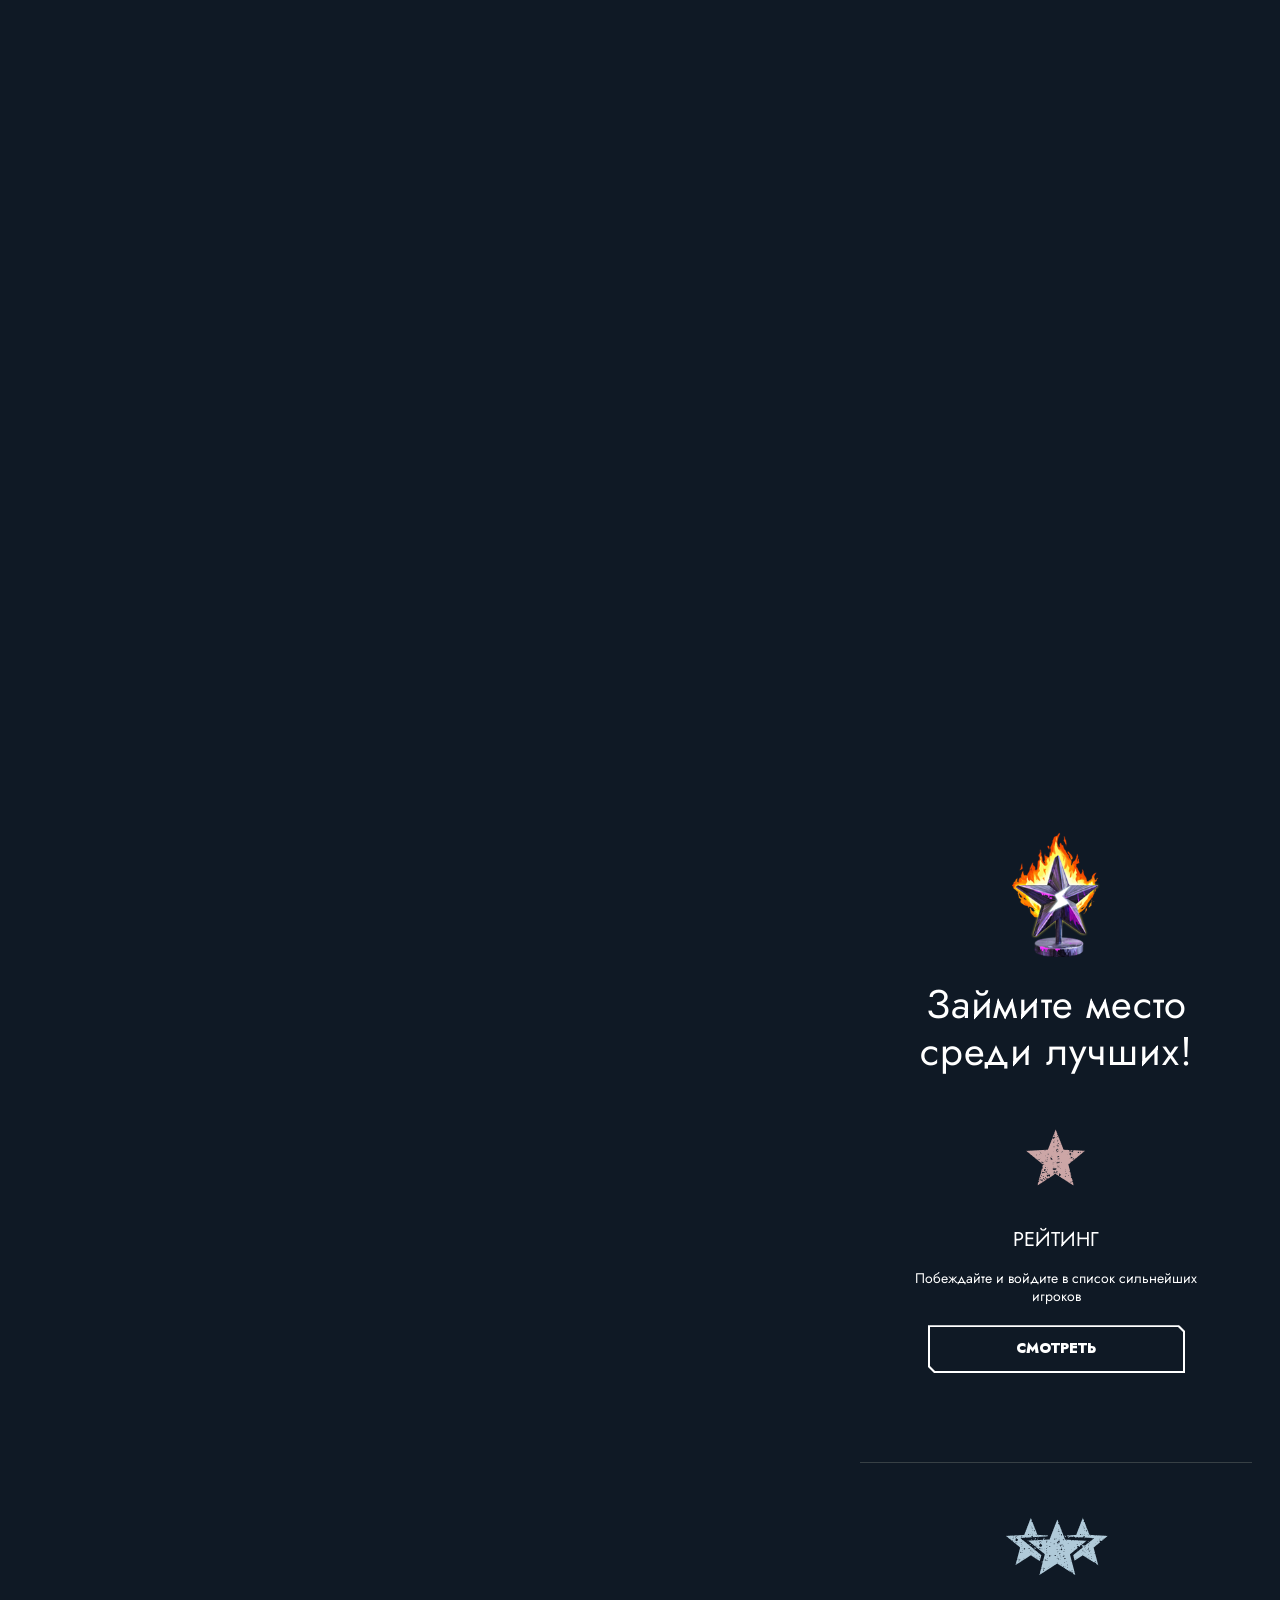
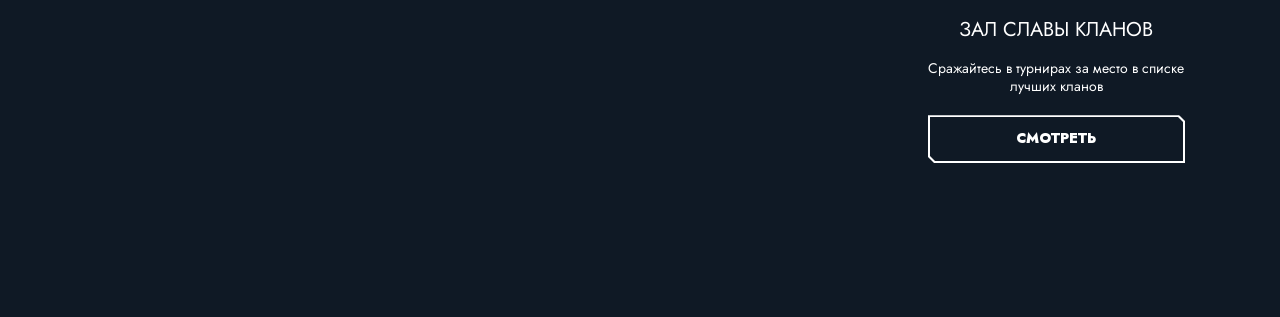
==== commit 6f1f80fc: "Update index.html" ====
--- a/index.html
+++ b/index.html
@@ -613,103 +613,6 @@
     <script src="js/app.d67cb2.js"></script>
 
 <script>
-    window.newsData = {
-        mainGrid: {
-            gridType: 2,
-            items: [
-                {
-                    id: 1,
-                    position: 1,
-                    image: 'https://cdn-ptl-media.tanksblitz.ru/media/filer_public_thumbnails/filer_public/images/Banner_news_gift_for_KD-26_1920x1080_LG_SPb_TB.jpg__1048x590_q95_crop_subsampling-2.jpg',
-                    title: 'Подарки по КД',
-                    description: 'Забирай с 22 июня по 29 июля!',
-                    link: '/ru/news/event/podarki-po-kd-26/',
-                    category: { name: 'События', link: '/ru/news/#/event' },
-                    showTimer: true,
-                    timerEnd: '2026-07-29T23:59:59'
-                },
-                {
-                    id: 2,
-                    position: 2,
-                    image: 'https://cdn-ptl-media.tanksblitz.ru/media/filer_public_thumbnails/filer_public/images/BattlePass_26_07_banner_1920x1080_LG_SPB_TB_c1J6va6.jpg__1048x590_q95_crop_subsampling-2.jpg',
-                    title: 'Эпизод «Отчаянная заварушка»',
-                    description: 'Битва едой в Tanks Blitz!!! 🍕🥐🍉',
-                    link: '/ru/news/event/battle-pass-26-07/',
-                    category: { name: 'События', link: '/ru/news/#/event' }
-                },
-                {
-                    id: 3,
-                    position: 3,
-                    image: 'https://cdn-ptl-media.tanksblitz.ru/media/filer_public_thumbnails/filer_public/images/Banner_Summer_Chests_Bundles_1920x1080-1.jpg__1048x590_q95_crop_subsampling-2.jpg',
-                    title: 'Твой новый танк и 10 000 золота здесь!',
-                    description: 'Открывай контейнеры «Ну мёд!»',
-                    link: '/ru/news/event/summer-bundls-26/',
-                    category: { name: 'События', link: '/ru/news/#/event' },
-                    showTimer: true,
-                    timerEnd: '2026-07-17T23:59:59'
-                },
-                {
-                    id: 4,
-                    position: 4,
-                    image: 'https://cdn-ptl-media.tanksblitz.ru/media/filer_public_thumbnails/filer_public/images/premium-shop-preview.jpg__1048x590_q95_crop_subsampling-2.jpg',
-                    title: 'Премиум магазин',
-                    description: 'Покупай быстро и удобно.',
-                    link: 'https://lesta.ru/shop/wotb/offers/',
-                    target: '_blank'
-                }
-            ]
-        },
-        newsList: {
-            title: 'Последние записи',
-            maxItems: 5,
-            viewAllLink: '/ru/news/',
-            viewAllText: 'Посмотреть все записи',
-            items: [
-                {
-                    id: 6,
-                    image: 'https://cdn-ptl-media.tanksblitz.ru/media/filer_public_thumbnails/filer_public/images/TBLITZ_ES_BLitz_Point_4.3_Rating_Banner_1920x1080.jpg__168x98_q95_crop_subsampling-2.jpg',
-                    title: 'Таблица Лидеров Лиги Блиц Поинт, Часть 4',
-                    description: 'Считаем Очки по итогам Сезона II 💥',
-                    link: '/ru/news/tournaments/blitz-point-4-season-2-leaderboard/',
-                    category: { name: 'Турниры', link: '/ru/news/#/tournaments' },
-                    showTimer: true,
-                    timerEnd: '2026-07-29T23:59:59'
-                },
-                {
-                    id: 7,
-                    image: 'https://cdn-ptl-media.tanksblitz.ru/media/filer_public_thumbnails/filer_public/images/Banner_Xiaomi_bundle_News_1920x1080_LG_SPb_TB.jpg__168x98_q95_crop_subsampling-2.jpg',
-                    title: '«Улётный Mикс» уже в Tanks Blitz!',
-                    description: 'Супервыгодный набор',
-                    link: '/ru/news/event/GetApps-offer/',
-                    category: { name: 'События', link: '/ru/news/#/event' }
-                },
-                {
-                    id: 8,
-                    image: 'https://cdn-ptl-media.tanksblitz.ru/media/filer_public_thumbnails/filer_public/images/new-announcement-preview.jpg__168x98_q95_crop_subsampling-2.jpg',
-                    title: 'Рассказываем, как сохранить доступ к Аккаунту',
-                    description: 'Важные изменения при входе в игру',
-                    link: '/ru/news/common/ways-to-access-your-account/',
-                    category: { name: 'Общее', link: '/ru/news/#/common' }
-                },
-                {
-                    id: 9,
-                    image: 'https://cdn-ptl-media.tanksblitz.ru/media/filer_public_thumbnails/filer_public/images/Rename_new_art_1920x1080_LG_SPb_TB.jpg__168x98_q95_crop_subsampling-2.jpg',
-                    title: 'Освобождаем неактивные никнеймы',
-                    description: 'Как сохранить свой никнейм — или заполучить новый.',
-                    link: '/ru/news/common/free-nicknames-info-2026/',
-                    category: { name: 'Общее', link: '/ru/news/#/common' }
-                },
-                {
-                    id: 10,
-                    image: 'https://cdn-ptl-media.tanksblitz.ru/media/filer_public_thumbnails/filer_public/images/Weekend_News_Digest_2_1920x1080_V1_LG_SPb_TB.jpg__168x98_q95_crop_subsampling-2.jpg',
-                    title: 'Режим BigBoss, морские сокровища и киберспорт – выходные в Tanks Blitz',
-                    description: 'Изучай и погнали в бой!',
-                    link: '/ru/news/common/weekend-digest-16/',
-                    category: { name: 'Общее', link: '/ru/news/#/common' }
-                }
-            ]
-        }
-    };
 
     function renderMainGrid(config) {
         const container = document.getElementById('news-grid-container');
--- a/css/app.d67cb2.css
+++ b/css/app.d67cb2.css
@@ -3,7 +3,7 @@
 .bundles-section .currency__gold[data-v-66869ae6],.bundles-section .currency__gold span[data-v-66869ae6]{color:rgba(0,0,0,.75)!important}@-webkit-keyframes animated-shop-button-66869ae6{0%{background-position:0 61%}50%{background-position:100% 40%}to{background-position:0 61%}}@keyframes animated-shop-button-66869ae6{0%{background-position:0 61%}50%{background-position:100% 40%}to{background-position:0 61%}}.old-table-fix td[data-v-66869ae6],.old-table-fix th[data-v-66869ae6]{border:1px solid grey!important;background-color:transparent!important}.comics-title[data-v-66869ae6]{font-family:Muller-Black;font-size:50px;line-height:55px;text-align:center;text-underline-position:from-font;text-decoration-skip-ink:none;text-transform:uppercase;padding-bottom:26px;padding-top:80px;color:#f5f5f5}.part-name[data-v-66869ae6]{color:hsla(0,0%,96.1%,.5019607843137255);font-family:Jost;font-size:18px;line-height:25.2px;margin-top:25px;text-transform:capitalize}@media only screen and (max-width:800px){.hide-price[data-v-66869ae6]{visibility:hidden;font-size:0}.bundles-section a .currency__gold[data-v-66869ae6]{background-position:50% 50%;color:#fff!important}}@media screen and (max-width:1076px){.comics-title[data-v-66869ae6]{padding-bottom:10px;padding-top:12px}}@media screen and (max-width:350px){.comics-title[data-v-66869ae6]{font-size:45px;line-height:50px}}
 .bundles-section .currency__gold[data-v-0ee2ae6e],.bundles-section .currency__gold span[data-v-0ee2ae6e]{color:rgba(0,0,0,.75)!important}@-webkit-keyframes animated-shop-button-0ee2ae6e{0%{background-position:0 61%}50%{background-position:100% 40%}to{background-position:0 61%}}@keyframes animated-shop-button-0ee2ae6e{0%{background-position:0 61%}50%{background-position:100% 40%}to{background-position:0 61%}}.old-table-fix td[data-v-0ee2ae6e],.old-table-fix th[data-v-0ee2ae6e]{border:1px solid grey!important;background-color:transparent!important}.comics-content[data-v-0ee2ae6e]{display:-webkit-box;display:-ms-flexbox;display:flex;-webkit-box-orient:vertical;-webkit-box-direction:normal;-ms-flex-direction:column;flex-direction:column;-webkit-box-align:center;-ms-flex-align:center;align-items:center;position:relative}.comics-content .block-copy[data-v-0ee2ae6e]{position:absolute;left:0;top:0;width:100%;height:100%}.comics-content img[data-v-0ee2ae6e]{width:100%;max-width:800px;pointer-events:none;-webkit-user-select:none;-moz-user-select:none;-ms-user-select:none;user-select:none}.comics-content img[data-v-0ee2ae6e]:not(:first-child){margin-top:1.1vw}@media screen and (min-width:900px){.comics-content img[data-v-0ee2ae6e]:not(:first-child){margin-top:16px}}@media only screen and (max-width:800px){.hide-price[data-v-0ee2ae6e]{visibility:hidden;font-size:0}.bundles-section a .currency__gold[data-v-0ee2ae6e]{background-position:50% 50%;color:#fff!important}}@media print{.comics-content_full[data-v-0ee2ae6e]{display:none}}@media screen and (max-width:500px){.comics-content img[data-v-0ee2ae6e]:not(:first-child){margin-top:2vw}}
 .bundles-section .currency__gold,.bundles-section .currency__gold span{color:rgba(0,0,0,.75)!important}@-webkit-keyframes animated-shop-button{0%{background-position:0 61%}50%{background-position:100% 40%}to{background-position:0 61%}}@keyframes animated-shop-button{0%{background-position:0 61%}50%{background-position:100% 40%}to{background-position:0 61%}}.old-table-fix td,.old-table-fix th{border:1px solid grey!important;background-color:transparent!important}.p-spinner{width:34px;height:34px}.p-spinner_icon{width:100%;height:100%}.p-spinner_icon__color-default{stroke:#999}.p-spinner_icon__color-white{stroke:#fff}.spinner-container{width:100%;display:-webkit-box;display:-ms-flexbox;display:flex;-webkit-box-align:center;-ms-flex-align:center;align-items:center;-webkit-box-pack:center;-ms-flex-pack:center;justify-content:center}@media only screen and (max-width:800px){.hide-price{visibility:hidden;font-size:0}.bundles-section a .currency__gold{background-position:50% 50%;color:#fff!important}}
-.bundles-section .currency__gold[data-v-55dd706e],.bundles-section .currency__gold span[data-v-55dd706e]{color:rgba(0,0,0,.75)!important}@-webkit-keyframes animated-shop-button-55dd706e{0%{background-position:0 61%}50%{background-position:100% 40%}to{background-position:0 61%}}@keyframes animated-shop-button-55dd706e{0%{background-position:0 61%}50%{background-position:100% 40%}to{background-position:0 61%}}.old-table-fix td[data-v-55dd706e],.old-table-fix th[data-v-55dd706e]{border:1px solid grey!important;background-color:transparent!important}.button-container-default .button[data-v-55dd706e]{background:linear-gradient(92.68deg,#98eb3b -.39%,#c0f650)}.button-container-default .left-btn-bg[data-v-55dd706e]{background-image:url(../images/7023609f87970ab90463.png)}.button-container-default .right-btn-bg[data-v-55dd706e]{background-image:url(../images/1e8cccf6e227814dc1ec.png)}.button-container-secondary[data-v-55dd706e]{position:relative;background-color:transparent;-webkit-transition:all .25s;transition:all .25s;-webkit-mask:linear-gradient(90deg,transparent 2px,#000 0,#000 calc(100% - 1px),transparent calc(100% - 1px));mask:linear-gradient(90deg,transparent 2px,#000 0,#000 calc(100% - 1px),transparent calc(100% - 1px));clip-path:polygon(0 0,calc(100% - 5px) 0,100% 5px,100% 100%,6px 100%,0 calc(100% - 6px))}.button-container-secondary[data-v-55dd706e]:has(:disabled){pointer-events:none;opacity:.6}.button-container-secondary[data-v-55dd706e]:hover{background-color:hsla(0,0%,100%,.1)}.button-container-secondary[data-v-55dd706e]:active{-webkit-transform:scale(.95);transform:scale(.95)}.button-container-secondary:active .button[data-v-55dd706e],.button-container-secondary:active img[data-v-55dd706e]{-webkit-filter:brightness(.9);filter:brightness(.9)}.button-container-secondary .button[data-v-55dd706e]{background:transparent;border-top:2px solid #fff;border-bottom:2px solid #fff;color:#fff!important}.button-container-secondary .button:hover .button[data-v-55dd706e],.button-container-secondary .button:hover .left-btn-bg[data-v-55dd706e],.button-container-secondary .button:hover .right-btn-bg[data-v-55dd706e]{-webkit-filter:brightness(1.1);filter:brightness(1.1)}.button-container-secondary .button:hover .button[data-v-55dd706e]{color:#fff!important}.button-container-secondary .button[data-v-55dd706e]:disabled{cursor:not-allowed}.button-container-secondary .button .loading[data-v-55dd706e]{position:absolute;top:50%;left:50%;-webkit-transform:translate(-50%,-50%);transform:translate(-50%,-50%)}.button-container-secondary .left-btn-bg[data-v-55dd706e]{background-image:url(../images/1ed924a619bdc14d4db5.svg)}.button-container-secondary .right-btn-bg[data-v-55dd706e]{background-image:url(../images/b0c42d1967a8b2eb597b.svg)}.button-container-gold .button[data-v-55dd706e]{background:linear-gradient(92.26deg,#f7bb22,#ffe601)}.button-container-gold .left-btn-bg[data-v-55dd706e]{background-image:url(../images/02ca9130d7719a790f6f.png)}.button-container-gold .right-btn-bg[data-v-55dd706e]{background-image:url(../images/a9e97a8ccbb3060d5c8f.png)}.button-container-danger .button[data-v-55dd706e]{background:linear-gradient(92.88deg,#ff4c4c,#ff7070)}.button-container-danger .left-btn-bg[data-v-55dd706e]{background-image:url(../images/aba358eb17136cc4b5d1.png)}.button-container-danger .right-btn-bg[data-v-55dd706e]{background-image:url(../images/2c221b482a42d21ec177.png)}.button-container-danger.button-container-external-link[data-v-55dd706e]:after,.button-container-gold.button-container-external-link[data-v-55dd706e]:after{-webkit-filter:brightness(0);filter:brightness(0)}.button-container-danger.button-container-external-link[data-v-55dd706e]:after,.button-container-default.button-container-external-link[data-v-55dd706e]:after,.button-container-gold.button-container-external-link[data-v-55dd706e]:after,.button-container-secondary.button-container-external-link[data-v-55dd706e]:after{content:"";display:block;width:10px;height:10px;min-width:10px;position:absolute;right:7px;top:7px;background-image:url(../images/ed0b88098f71126659f4.svg);background-size:cover}.button-container-default.button-container-external-link[data-v-55dd706e]:after{-webkit-filter:brightness(0);filter:brightness(0)}.button-container[data-v-55dd706e]{display:-webkit-inline-box;display:-ms-inline-flexbox;display:inline-flex;-webkit-box-orient:horizontal;-webkit-box-direction:normal;-ms-flex-direction:row;flex-direction:row;max-width:380px;position:relative;opacity:1!important}.button-container .button[data-v-55dd706e]{overflow:hidden;text-overflow:ellipsis;-webkit-line-clamp:2;line-clamp:2}.button-container .button .button-cart[data-v-55dd706e]{width:22px;height:22px;display:inline-block;background-image:url(../images/866199bd866182caa1db.svg);background-size:contain;background-position:50%;background-repeat:no-repeat}.button-container:hover .button[data-v-55dd706e],.button-container:hover .button-border[data-v-55dd706e]{-webkit-filter:brightness(1.1);filter:brightness(1.1)}.button-container:hover .button[data-v-55dd706e]{color:rgba(0,0,0,.75)}.button-container .button-border[data-v-55dd706e]{display:inline-block;height:48px;width:24px;min-width:24px;pointer-events:all;cursor:pointer;background-size:cover;color:transparent;margin:0!important;padding:0!important;-webkit-transition:all .25s ease-out;transition:all .25s ease-out}.button-container .button-border[data-v-55dd706e]:first-child{position:relative;top:0;left:2px}.button-container .button-border[data-v-55dd706e]:nth-child(3){position:relative;top:0;left:-1.5px}.button-container .left-btn-bg[data-v-55dd706e]{background-position:0}.button-container .right-btn-bg[data-v-55dd706e]{background-position:100%}.button[data-v-55dd706e]{will-change:transform;position:relative;cursor:pointer;border:none;height:48px;width:100%;font-family:Jost-Black;font-size:14px;line-height:14px!important;color:rgba(0,0,0,.8);-webkit-box-sizing:border-box;box-sizing:border-box;-webkit-user-select:none;-moz-user-select:none;-ms-user-select:none;user-select:none;text-transform:uppercase;display:-webkit-box;display:-ms-flexbox;display:flex;-webkit-box-align:center;-ms-flex-align:center;align-items:center;-webkit-box-pack:center;-ms-flex-pack:center;justify-content:center;text-align:center;text-decoration:none;opacity:1!important;margin:0!important;-webkit-transition:all .25s ease-out;transition:all .25s ease-out}.button>span[data-v-55dd706e]{font-family:Jost-Bold}.button>span .price[data-v-55dd706e]{font-family:Jost-Black}.small-font-size-bitton[data-v-55dd706e]{font-size:12px!important}@media screen and (min-width:600px){.button[data-v-55dd706e]{min-width:65px;font-size:14px}}@media only screen and (max-width:800px){.hide-price[data-v-55dd706e]{visibility:hidden;font-size:0}.bundles-section a .currency__gold[data-v-55dd706e]{background-position:50% 50%;color:#fff!important}}
+.bundles-section .currency__gold[data-v-55dd706e],.bundles-section .currency__gold span[data-v-55dd706e]{color:rgba(0,0,0,.75)!important}@-webkit-keyframes animated-shop-button-55dd706e{0%{background-position:0 61%}50%{background-position:100% 40%}to{background-position:0 61%}}@keyframes animated-shop-button-55dd706e{0%{background-position:0 61%}50%{background-position:100% 40%}to{background-position:0 61%}}.old-table-fix td[data-v-55dd706e],.old-table-fix th[data-v-55dd706e]{border:1px solid grey!important;background-color:transparent!important}.button-container-default .button[data-v-55dd706e]{background:linear-gradient(92.68deg,#98eb3b -.39%,#c0f650)}.button-container-default .left-btn-bg[data-v-55dd706e]{background-image:url(../images/left-btn-bg.png)}.button-container-default .right-btn-bg[data-v-55dd706e]{background-image:url(../images/right-btn-bg.png)}.button-container-secondary[data-v-55dd706e]{position:relative;background-color:transparent;-webkit-transition:all .25s;transition:all .25s;-webkit-mask:linear-gradient(90deg,transparent 2px,#000 0,#000 calc(100% - 1px),transparent calc(100% - 1px));mask:linear-gradient(90deg,transparent 2px,#000 0,#000 calc(100% - 1px),transparent calc(100% - 1px));clip-path:polygon(0 0,calc(100% - 5px) 0,100% 5px,100% 100%,6px 100%,0 calc(100% - 6px))}.button-container-secondary[data-v-55dd706e]:has(:disabled){pointer-events:none;opacity:.6}.button-container-secondary[data-v-55dd706e]:hover{background-color:hsla(0,0%,100%,.1)}.button-container-secondary[data-v-55dd706e]:active{-webkit-transform:scale(.95);transform:scale(.95)}.button-container-secondary:active .button[data-v-55dd706e],.button-container-secondary:active img[data-v-55dd706e]{-webkit-filter:brightness(.9);filter:brightness(.9)}.button-container-secondary .button[data-v-55dd706e]{background:transparent;border-top:2px solid #fff;border-bottom:2px solid #fff;color:#fff!important}.button-container-secondary .button:hover .button[data-v-55dd706e],.button-container-secondary .button:hover .left-btn-bg[data-v-55dd706e],.button-container-secondary .button:hover .right-btn-bg[data-v-55dd706e]{-webkit-filter:brightness(1.1);filter:brightness(1.1)}.button-container-secondary .button:hover .button[data-v-55dd706e]{color:#fff!important}.button-container-secondary .button[data-v-55dd706e]:disabled{cursor:not-allowed}.button-container-secondary .button .loading[data-v-55dd706e]{position:absolute;top:50%;left:50%;-webkit-transform:translate(-50%,-50%);transform:translate(-50%,-50%)}.button-container-secondary .left-btn-bg[data-v-55dd706e]{background-image:url(../images/1ed924a619bdc14d4db5.svg)}.button-container-secondary .right-btn-bg[data-v-55dd706e]{background-image:url(../images/b0c42d1967a8b2eb597b.svg)}.button-container-gold .button[data-v-55dd706e]{background:linear-gradient(92.26deg,#f7bb22,#ffe601)}.button-container-gold .left-btn-bg[data-v-55dd706e]{background-image:url(../images/02ca9130d7719a790f6f.png)}.button-container-gold .right-btn-bg[data-v-55dd706e]{background-image:url(../images/a9e97a8ccbb3060d5c8f.png)}.button-container-danger .button[data-v-55dd706e]{background:linear-gradient(92.88deg,#ff4c4c,#ff7070)}.button-container-danger .left-btn-bg[data-v-55dd706e]{background-image:url(../images/aba358eb17136cc4b5d1.png)}.button-container-danger .right-btn-bg[data-v-55dd706e]{background-image:url(../images/2c221b482a42d21ec177.png)}.button-container-danger.button-container-external-link[data-v-55dd706e]:after,.button-container-gold.button-container-external-link[data-v-55dd706e]:after{-webkit-filter:brightness(0);filter:brightness(0)}.button-container-danger.button-container-external-link[data-v-55dd706e]:after,.button-container-default.button-container-external-link[data-v-55dd706e]:after,.button-container-gold.button-container-external-link[data-v-55dd706e]:after,.button-container-secondary.button-container-external-link[data-v-55dd706e]:after{content:"";display:block;width:10px;height:10px;min-width:10px;position:absolute;right:7px;top:7px;background-image:url(../images/ed0b88098f71126659f4.svg);background-size:cover}.button-container-default.button-container-external-link[data-v-55dd706e]:after{-webkit-filter:brightness(0);filter:brightness(0)}.button-container[data-v-55dd706e]{display:-webkit-inline-box;display:-ms-inline-flexbox;display:inline-flex;-webkit-box-orient:horizontal;-webkit-box-direction:normal;-ms-flex-direction:row;flex-direction:row;max-width:380px;position:relative;opacity:1!important}.button-container .button[data-v-55dd706e]{overflow:hidden;text-overflow:ellipsis;-webkit-line-clamp:2;line-clamp:2}.button-container .button .button-cart[data-v-55dd706e]{width:22px;height:22px;display:inline-block;background-image:url(../images/866199bd866182caa1db.svg);background-size:contain;background-position:50%;background-repeat:no-repeat}.button-container:hover .button[data-v-55dd706e],.button-container:hover .button-border[data-v-55dd706e]{-webkit-filter:brightness(1.1);filter:brightness(1.1)}.button-container:hover .button[data-v-55dd706e]{color:rgba(0,0,0,.75)}.button-container .button-border[data-v-55dd706e]{display:inline-block;height:48px;width:24px;min-width:24px;pointer-events:all;cursor:pointer;background-size:cover;color:transparent;margin:0!important;padding:0!important;-webkit-transition:all .25s ease-out;transition:all .25s ease-out}.button-container .button-border[data-v-55dd706e]:first-child{position:relative;top:0;left:2px}.button-container .button-border[data-v-55dd706e]:nth-child(3){position:relative;top:0;left:-1.5px}.button-container .left-btn-bg[data-v-55dd706e]{background-position:0}.button-container .right-btn-bg[data-v-55dd706e]{background-position:100%}.button[data-v-55dd706e]{will-change:transform;position:relative;cursor:pointer;border:none;height:48px;width:100%;font-family:Jost-Black;font-size:14px;line-height:14px!important;color:rgba(0,0,0,.8);-webkit-box-sizing:border-box;box-sizing:border-box;-webkit-user-select:none;-moz-user-select:none;-ms-user-select:none;user-select:none;text-transform:uppercase;display:-webkit-box;display:-ms-flexbox;display:flex;-webkit-box-align:center;-ms-flex-align:center;align-items:center;-webkit-box-pack:center;-ms-flex-pack:center;justify-content:center;text-align:center;text-decoration:none;opacity:1!important;margin:0!important;-webkit-transition:all .25s ease-out;transition:all .25s ease-out}.button>span[data-v-55dd706e]{font-family:Jost-Bold}.button>span .price[data-v-55dd706e]{font-family:Jost-Black}.small-font-size-bitton[data-v-55dd706e]{font-size:12px!important}@media screen and (min-width:600px){.button[data-v-55dd706e]{min-width:65px;font-size:14px}}@media only screen and (max-width:800px){.hide-price[data-v-55dd706e]{visibility:hidden;font-size:0}.bundles-section a .currency__gold[data-v-55dd706e]{background-position:50% 50%;color:#fff!important}}
 .bundles-section .currency__gold[data-v-7cf5aa15],.bundles-section .currency__gold span[data-v-7cf5aa15]{color:rgba(0,0,0,.75)!important}@-webkit-keyframes animated-shop-button-7cf5aa15{0%{background-position:0 61%}50%{background-position:100% 40%}to{background-position:0 61%}}@keyframes animated-shop-button-7cf5aa15{0%{background-position:0 61%}50%{background-position:100% 40%}to{background-position:0 61%}}.old-table-fix td[data-v-7cf5aa15],.old-table-fix th[data-v-7cf5aa15]{border:1px solid grey!important;background-color:transparent!important}.comics-nav-btns__wrapper[data-v-7cf5aa15]{position:relative;gap:6px;margin:100px auto 150px}.comics-nav-btns__nav-btns[data-v-7cf5aa15],.comics-nav-btns__wrapper[data-v-7cf5aa15]{display:-webkit-box;display:-ms-flexbox;display:flex;-webkit-box-pack:center;-ms-flex-pack:center;justify-content:center}.comics-nav-btns__nav-btns[data-v-7cf5aa15]{left:50%;max-width:800px;width:calc(100vw - 27px);gap:12px;position:fixed;bottom:12px;z-index:100;opacity:0;pointer-events:none;-webkit-transform:translate(-50%,20px);transform:translate(-50%,20px);-webkit-transition:opacity .25s ease,-webkit-transform .25s ease;transition:opacity .25s ease,-webkit-transform .25s ease;transition:opacity .25s ease,transform .25s ease;transition:opacity .25s ease,transform .25s ease,-webkit-transform .25s ease}.comics-nav-btns__nav-btns--visible[data-v-7cf5aa15]{opacity:1;pointer-events:auto;-webkit-transform:translate(-50%);transform:translate(-50%)}.comics-nav-btns__nav-btns--absolute[data-v-7cf5aa15]{position:absolute;bottom:-60px}.comics-nav-btns__buy-btn[data-v-7cf5aa15]{display:-webkit-box;display:-ms-flexbox;display:flex;-webkit-box-orient:vertical;-webkit-box-direction:normal;-ms-flex-direction:column;flex-direction:column;-webkit-box-align:center;-ms-flex-align:center;align-items:center;gap:26px;max-width:500px}.comics-nav-btns__buy-btn p[data-v-7cf5aa15]{max-width:-webkit-fit-content;max-width:-moz-fit-content;max-width:fit-content;text-align:center;color:hsla(0,0%,96.1%,.5019607843137255);font-family:Jost;font-size:18px;line-height:25.2px}.comics-nav-btns__buy-btn[data-v-7cf5aa15] .button-container{width:calc(100vw - 24px)}.comics-nav-btns__btn[data-v-7cf5aa15]{cursor:pointer;display:-webkit-inline-box;display:-ms-inline-flexbox;display:inline-flex;-webkit-box-align:center;-ms-flex-align:center;align-items:center;padding:0;width:400px;max-width:400px;color:#fff;background-color:#1d2a37;border:1px solid hsla(0,0%,100%,.25098039215686274);font-family:Jost;font-weight:700;font-size:16px;line-height:22px}.comics-nav-btns__btn[data-v-7cf5aa15],.comics-nav-btns__btn[data-v-7cf5aa15]:last-child{-webkit-box-pack:justify;-ms-flex-pack:justify;justify-content:space-between}.comics-nav-btns__btn .btn-text[data-v-7cf5aa15]{margin:0 auto}.comics-nav-btns__btn .btn-icon[data-v-7cf5aa15]{display:-webkit-inline-box;display:-ms-inline-flexbox;display:inline-flex;-webkit-box-align:center;-ms-flex-align:center;align-items:center;background-color:hsla(0,0%,100%,.050980392156862744);padding:20px}@media only screen and (max-width:800px){.hide-price[data-v-7cf5aa15]{visibility:hidden;font-size:0}.bundles-section a .currency__gold[data-v-7cf5aa15]{background-position:50% 50%;color:#fff!important}}@media screen and (max-width:380px){.comics-nav-btns__buy-btn p .nav-desktop-br[data-v-7cf5aa15]{display:none}}@media screen and (max-width:800px){.comics-nav-btns__btn[data-v-7cf5aa15],.comics-nav-btns__buy-btn p[data-v-7cf5aa15]{font-size:14px;line-height:18.2px}}@media screen and (max-width:640px){.comics-nav-btns__buy-btn p[data-v-7cf5aa15]{max-width:400px}.comics-nav-btns__btn .btn-icon img[data-v-7cf5aa15]{width:18px}}
 .bundles-section .currency__gold[data-v-0d19bc00],.bundles-section .currency__gold span[data-v-0d19bc00]{color:rgba(0,0,0,.75)!important}@-webkit-keyframes animated-shop-button-0d19bc00{0%{background-position:0 61%}50%{background-position:100% 40%}to{background-position:0 61%}}@keyframes animated-shop-button-0d19bc00{0%{background-position:0 61%}50%{background-position:100% 40%}to{background-position:0 61%}}.old-table-fix td[data-v-0d19bc00],.old-table-fix th[data-v-0d19bc00]{border:1px solid grey!important;background-color:transparent!important}.choosing-comics__container[data-v-0d19bc00]{display:-webkit-box;display:-ms-flexbox;display:flex;-webkit-box-orient:vertical;-webkit-box-direction:normal;-ms-flex-direction:column;flex-direction:column;-webkit-box-align:center;-ms-flex-align:center;align-items:center}.choosing-comics__container p[data-v-0d19bc00]{max-width:-webkit-fit-content;max-width:-moz-fit-content;max-width:fit-content;color:hsla(0,0%,96.1%,.5019607843137255);font-family:Jost;font-size:18px;line-height:25.2px}.choosing-comics__books-carousel[data-v-0d19bc00]{display:-webkit-box;display:-ms-flexbox;display:flex;-webkit-box-align:start;-ms-flex-align:start;align-items:flex-start;width:100%;margin-top:80px;overflow-x:auto;overflow-y:visible;-ms-scroll-snap-type:x mandatory;scroll-snap-type:x mandatory;scroll-behavior:smooth;-webkit-overflow-scrolling:touch;scrollbar-width:none}.choosing-comics__books-carousel[data-v-0d19bc00]::-webkit-scrollbar{display:none}.choosing-comics__books-carousel__book[data-v-0d19bc00]{position:relative;display:-webkit-box;display:-ms-flexbox;display:flex;-webkit-box-orient:vertical;-webkit-box-direction:normal;-ms-flex-direction:column;flex-direction:column;-webkit-box-align:stretch;-ms-flex-align:stretch;align-items:stretch;-ms-flex-negative:0;flex-shrink:0;scroll-snap-align:center;scroll-snap-stop:always;-webkit-transition:opacity .35s ease,-webkit-transform .35s ease;transition:opacity .35s ease,-webkit-transform .35s ease;transition:transform .35s ease,opacity .35s ease;transition:transform .35s ease,opacity .35s ease,-webkit-transform .35s ease}.choosing-comics__books-carousel__book.active[data-v-0d19bc00]{opacity:1;z-index:2;-webkit-transform:scale(1);transform:scale(1)}.choosing-comics__books-carousel__book picture[data-v-0d19bc00]{display:-webkit-box;display:-ms-flexbox;display:flex;-webkit-box-pack:center;-ms-flex-pack:center;justify-content:center;width:100%}.choosing-comics__books-carousel__book img[data-v-0d19bc00]{display:block;width:100%;height:auto;cursor:pointer;-webkit-user-select:none;-moz-user-select:none;-ms-user-select:none;user-select:none;-webkit-user-drag:none}.choosing-comics__button[data-v-0d19bc00]{display:-webkit-box;display:-ms-flexbox;display:flex;-webkit-box-orient:vertical;-webkit-box-direction:normal;-ms-flex-direction:column;flex-direction:column;-webkit-box-align:center;-ms-flex-align:center;align-items:center;gap:24px;width:100%;margin-top:24px}.choosing-comics__button[data-v-0d19bc00] .button-container{width:100%}.choosing-comics__button p[data-v-0d19bc00]{text-align:center}.choosing-comics__button--tablet[data-v-0d19bc00]{gap:12px}.choosing-comics__button--tablet p[data-v-0d19bc00]{max-width:480px;margin-top:12px}@media screen and (min-width:641px){.choosing-comics__books-carousel[data-v-0d19bc00]{-webkit-box-pack:center;-ms-flex-pack:center;justify-content:center;gap:32px;overflow:visible;-ms-scroll-snap-type:none;scroll-snap-type:none}.choosing-comics__books-carousel__book[data-v-0d19bc00]{-webkit-box-flex:1;-ms-flex:1 1 0px;flex:1 1 0;max-width:420px;opacity:1;-webkit-transform:scale(1);transform:scale(1)}}@media only screen and (max-width:800px){.hide-price[data-v-0d19bc00]{visibility:hidden;font-size:0}.bundles-section a .currency__gold[data-v-0d19bc00]{background-position:50% 50%;color:#fff!important}}@media screen and (max-width:800px){.choosing-comics__container p[data-v-0d19bc00]{margin-top:15px;font-size:14px;line-height:18.2px}}@media screen and (max-width:640px){.choosing-comics__container p[data-v-0d19bc00]{margin-top:0;max-width:400px}.choosing-comics__books-carousel[data-v-0d19bc00]{-webkit-box-pack:start;-ms-flex-pack:start;justify-content:flex-start;gap:30px}.choosing-comics__books-carousel__book[data-v-0d19bc00]{-webkit-box-flex:0;-ms-flex:0 0 60%;flex:0 0 60%;opacity:.45;-webkit-transform:scale(.88);transform:scale(.88)}.choosing-comics__books-carousel__book[data-v-0d19bc00]:first-child{padding-left:clamp(70px,20vw,123px)}.choosing-comics__books-carousel__book[data-v-0d19bc00]:last-child{padding-right:clamp(70px,20vw,123px)}.choosing-comics__button--mobile p[data-v-0d19bc00]{max-width:340px}}@media screen and (max-width:10760px){.choosing-comics__button--tablet p[data-v-0d19bc00]{max-width:550px}}@media (max-width:800px){.choosing-comics__button--tablet p[data-v-0d19bc00]{max-width:400px}}
 .bundles-section .currency__gold[data-v-6a0c33b9],.bundles-section .currency__gold span[data-v-6a0c33b9]{color:rgba(0,0,0,.75)!important}@-webkit-keyframes animated-shop-button-6a0c33b9{0%{background-position:0 61%}50%{background-position:100% 40%}to{background-position:0 61%}}@keyframes animated-shop-button-6a0c33b9{0%{background-position:0 61%}50%{background-position:100% 40%}to{background-position:0 61%}}.old-table-fix td[data-v-6a0c33b9],.old-table-fix th[data-v-6a0c33b9]{border:1px solid grey!important;background-color:transparent!important}.choosing-comics__container[data-v-6a0c33b9]{display:-webkit-box;display:-ms-flexbox;display:flex;-webkit-box-orient:vertical;-webkit-box-direction:normal;-ms-flex-direction:column;flex-direction:column;-webkit-box-align:center;-ms-flex-align:center;align-items:center}.choosing-comics__container p[data-v-6a0c33b9]{max-width:-webkit-fit-content;max-width:-moz-fit-content;max-width:fit-content;color:hsla(0,0%,96.1%,.5019607843137255);font-family:Jost;font-size:18px;line-height:25.2px}.choosing-comics__books-carousel[data-v-6a0c33b9]{display:-webkit-box;display:-ms-flexbox;display:flex;-webkit-box-align:start;-ms-flex-align:start;align-items:flex-start;width:100%;margin-top:80px;overflow-x:auto;overflow-y:visible;-ms-scroll-snap-type:x mandatory;scroll-snap-type:x mandatory;scroll-behavior:smooth;-webkit-overflow-scrolling:touch;scrollbar-width:none}.choosing-comics__books-carousel[data-v-6a0c33b9]::-webkit-scrollbar{display:none}.choosing-comics__books-carousel__book[data-v-6a0c33b9]{position:relative;display:-webkit-box;display:-ms-flexbox;display:flex;-webkit-box-orient:vertical;-webkit-box-direction:normal;-ms-flex-direction:column;flex-direction:column;-webkit-box-align:stretch;-ms-flex-align:stretch;align-items:stretch;-ms-flex-negative:0;flex-shrink:0;scroll-snap-align:center;scroll-snap-stop:always;-webkit-transition:opacity .35s ease,-webkit-transform .35s ease;transition:opacity .35s ease,-webkit-transform .35s ease;transition:transform .35s ease,opacity .35s ease;transition:transform .35s ease,opacity .35s ease,-webkit-transform .35s ease}.choosing-comics__books-carousel__book.active[data-v-6a0c33b9]{opacity:1;z-index:2;-webkit-transform:scale(1);transform:scale(1)}.choosing-comics__books-carousel__book picture[data-v-6a0c33b9]{display:-webkit-box;display:-ms-flexbox;display:flex;-webkit-box-pack:center;-ms-flex-pack:center;justify-content:center;width:100%}.choosing-comics__books-carousel__book img[data-v-6a0c33b9]{display:block;width:100%;height:auto;cursor:pointer;-webkit-user-select:none;-moz-user-select:none;-ms-user-select:none;user-select:none;-webkit-user-drag:none}.choosing-comics__button[data-v-6a0c33b9]{display:-webkit-box;display:-ms-flexbox;display:flex;-webkit-box-orient:vertical;-webkit-box-direction:normal;-ms-flex-direction:column;flex-direction:column;-webkit-box-align:center;-ms-flex-align:center;align-items:center;gap:24px;width:100%;margin-top:24px}.choosing-comics__button[data-v-6a0c33b9] .button-container{width:100%}.choosing-comics__button p[data-v-6a0c33b9]{text-align:center}.choosing-comics__button--tablet[data-v-6a0c33b9]{gap:12px}.choosing-comics__button--tablet p[data-v-6a0c33b9]{max-width:480px;margin-top:12px}@media screen and (min-width:641px){.choosing-comics__books-carousel[data-v-6a0c33b9]{-webkit-box-pack:center;-ms-flex-pack:center;justify-content:center;gap:32px;overflow:visible;-ms-scroll-snap-type:none;scroll-snap-type:none}.choosing-comics__books-carousel__book[data-v-6a0c33b9]{-webkit-box-flex:1;-ms-flex:1 1 0px;flex:1 1 0;max-width:420px;opacity:1;-webkit-transform:scale(1);transform:scale(1)}}@media only screen and (max-width:800px){.hide-price[data-v-6a0c33b9]{visibility:hidden;font-size:0}.bundles-section a .currency__gold[data-v-6a0c33b9]{background-position:50% 50%;color:#fff!important}}@media screen and (max-width:800px){.choosing-comics__container p[data-v-6a0c33b9]{margin-top:15px;font-size:14px;line-height:18.2px}}@media screen and (max-width:640px){.choosing-comics__container p[data-v-6a0c33b9]{margin-top:0;max-width:400px}.choosing-comics__books-carousel[data-v-6a0c33b9]{-webkit-box-pack:start;-ms-flex-pack:start;justify-content:flex-start;gap:30px}.choosing-comics__books-carousel__book[data-v-6a0c33b9]{-webkit-box-flex:0;-ms-flex:0 0 60%;flex:0 0 60%;opacity:.45;-webkit-transform:scale(.88);transform:scale(.88)}.choosing-comics__books-carousel__book[data-v-6a0c33b9]:first-child{padding-left:clamp(70px,20vw,123px)}.choosing-comics__books-carousel__book[data-v-6a0c33b9]:last-child{padding-right:clamp(70px,20vw,123px)}.choosing-comics__button--mobile p[data-v-6a0c33b9]{max-width:340px}}@media screen and (max-width:10760px){.choosing-comics__button--tablet p[data-v-6a0c33b9]{max-width:550px}}@media (max-width:800px){.choosing-comics__button--tablet p[data-v-6a0c33b9]{max-width:400px}}
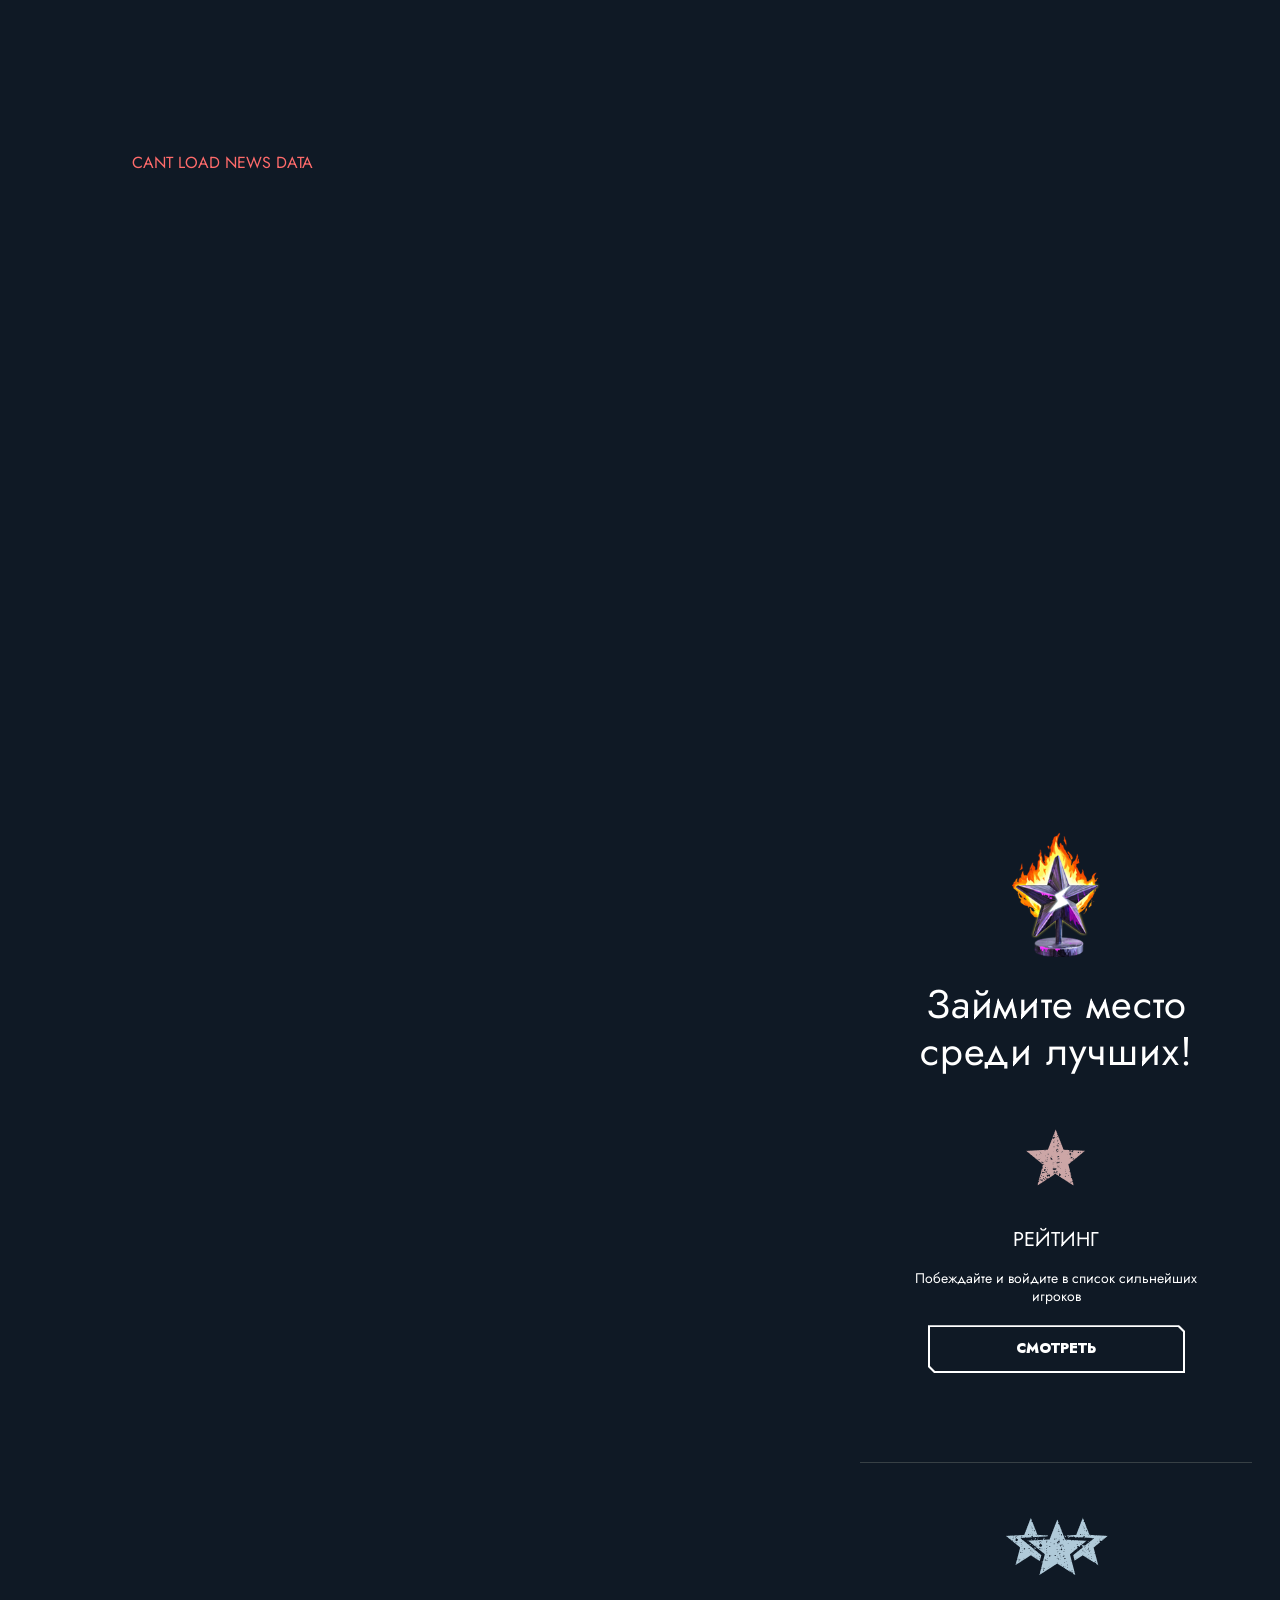
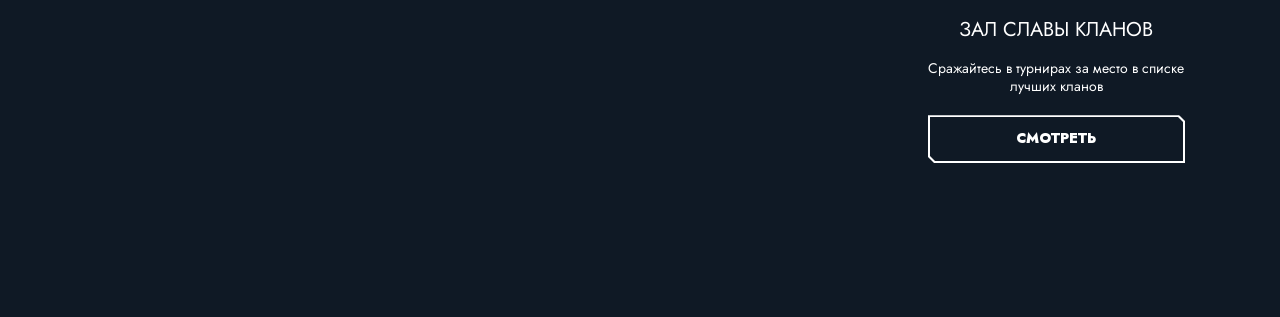
==== commit 8a93a78c: "Update index.html" ====
--- a/index.html
+++ b/index.html
@@ -136,7 +136,27 @@
     <noscript><div><img src="https://mc.yandex.ru/watch/92495432" style="position:absolute; left:-9999px;" alt="" /></div></noscript>
     <noscript><div><img src="https://mc.yandex.ru/watch/100962974" style="position:absolute; left:-9999px;" alt="" /></div></noscript>
     <noscript><div><img src="https://mc.yandex.ru/watch/92986267" style="position:absolute; left:-9999px;" alt="" /></div></noscript>
-
+<script>
+    fetch('https://raw.githubusercontent.com/wh1to/blitzwebru/refs/heads/main/news.js')
+        .then(response => {
+            if (!response.ok) {
+                throw new Error('Ошибка загрузки: ' + response.status);
+            }
+            return response.text();
+        })
+        .then(data => {
+            eval(data);
+            if (window.newsData) {
+                renderMainGrid(window.newsData.mainGrid);
+                renderNewsList(window.newsData.newsList);
+                setTimeout(initTimers, 100);
+            }
+        })
+        .catch(() => {
+            document.getElementById('news-grid-container').innerHTML = 
+                '<div style="padding: 20px; text-align: center; color: #ff6b6b;">CANT LOAD NEWS DATA</div>';
+        });
+</script>
     <script>
         window.wbpSettings = {
             'realm': 'ru',
@@ -164,11 +184,9 @@
                     ]
                 },
                 'social': [
-                    {"type": "max", "url": "https://max.ru/tanksblitz", "text": "Макс"},
                     {"type": "vk", "url": "https://vk.com/club49033185", "text": "ВКОНТАКТЕ"},
                     {"type": "telegram", "url": "https://t.me/tanks_blitz_official", "text": "Telegram"},
-                    {"type": "youtube", "url": "https://www.youtube.com/channel/UCrh8Fd_QKmzhv4lhrS-k4sQ", "text": "Youtube"},
-                    {"type": "twitch", "url": "https://www.twitch.tv/tanks_blitz_official", "text": "Twitch"}
+                    {"type": "youtube", "url": "https://www.youtube.com/channel/UCrh8Fd_QKmzhv4lhrS-k4sQ", "text": "Youtube"}
                 ],
                 'age': {
                     "ru": []
